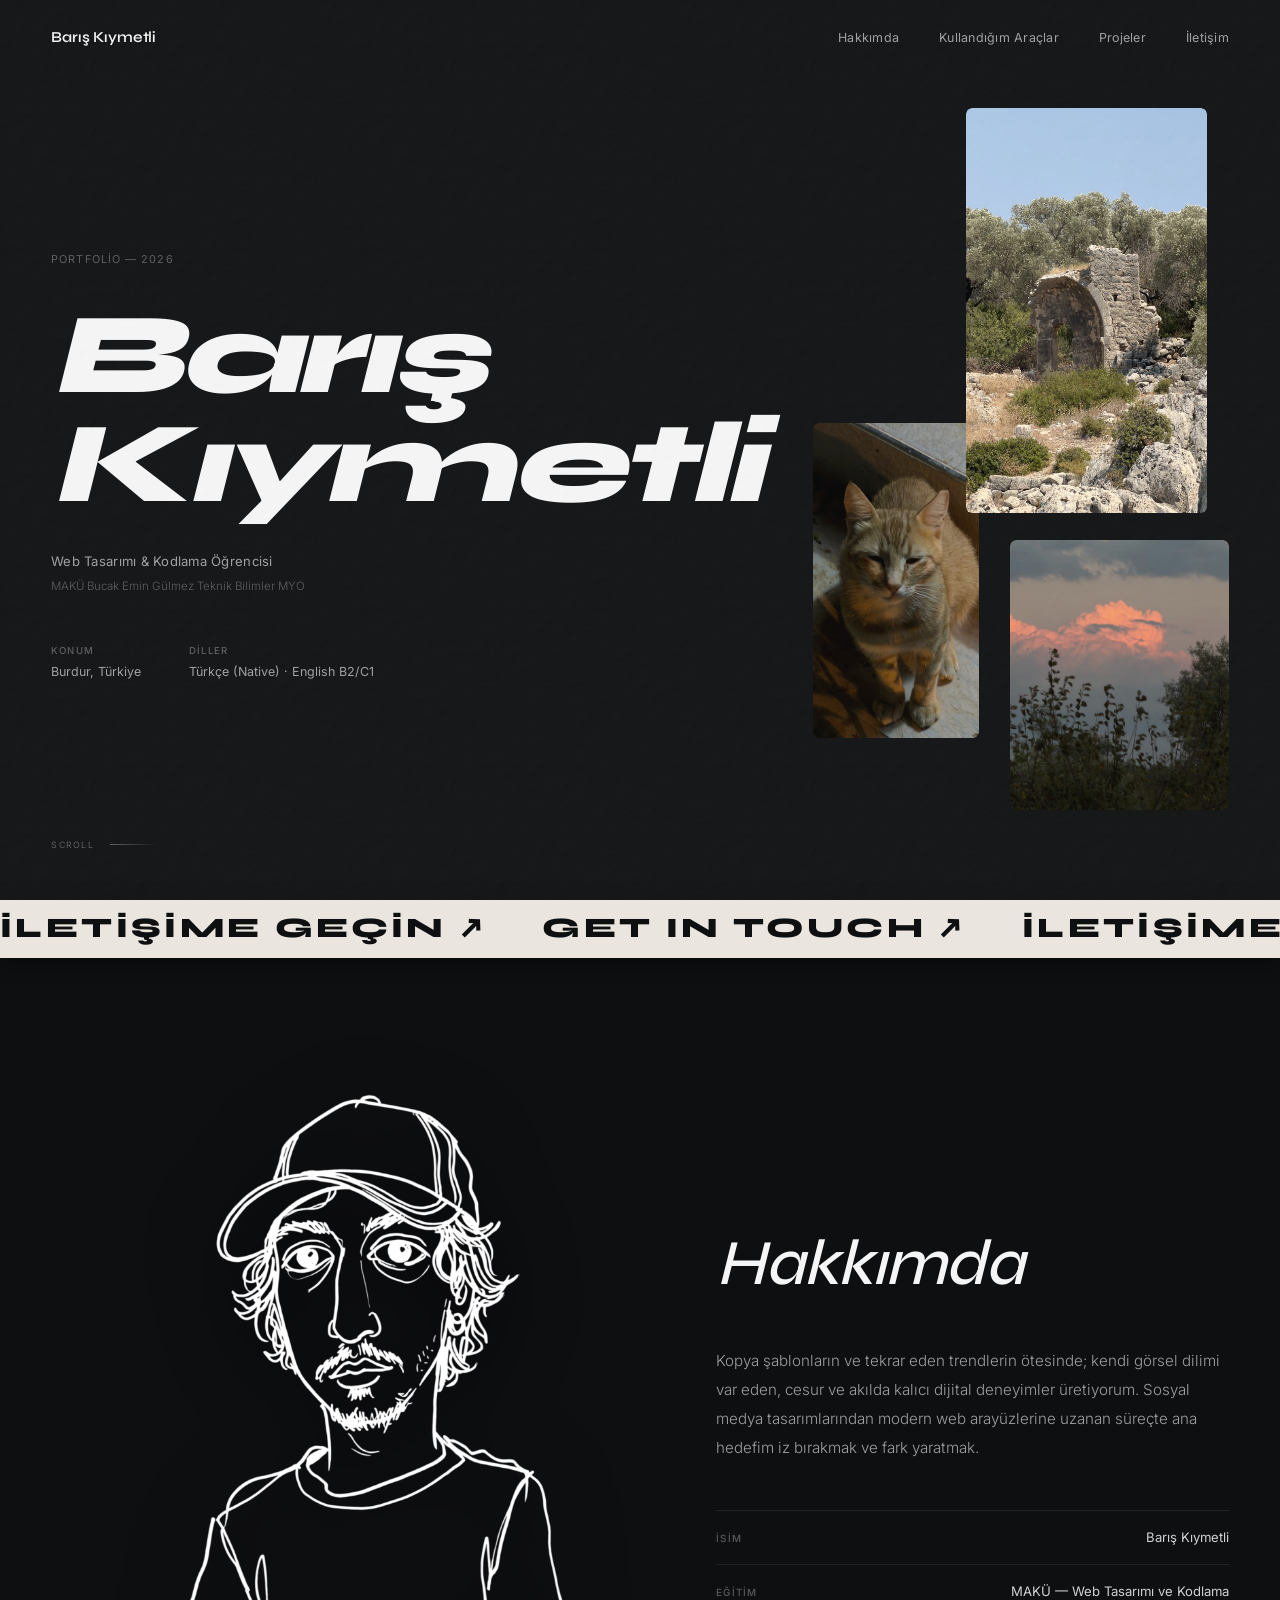
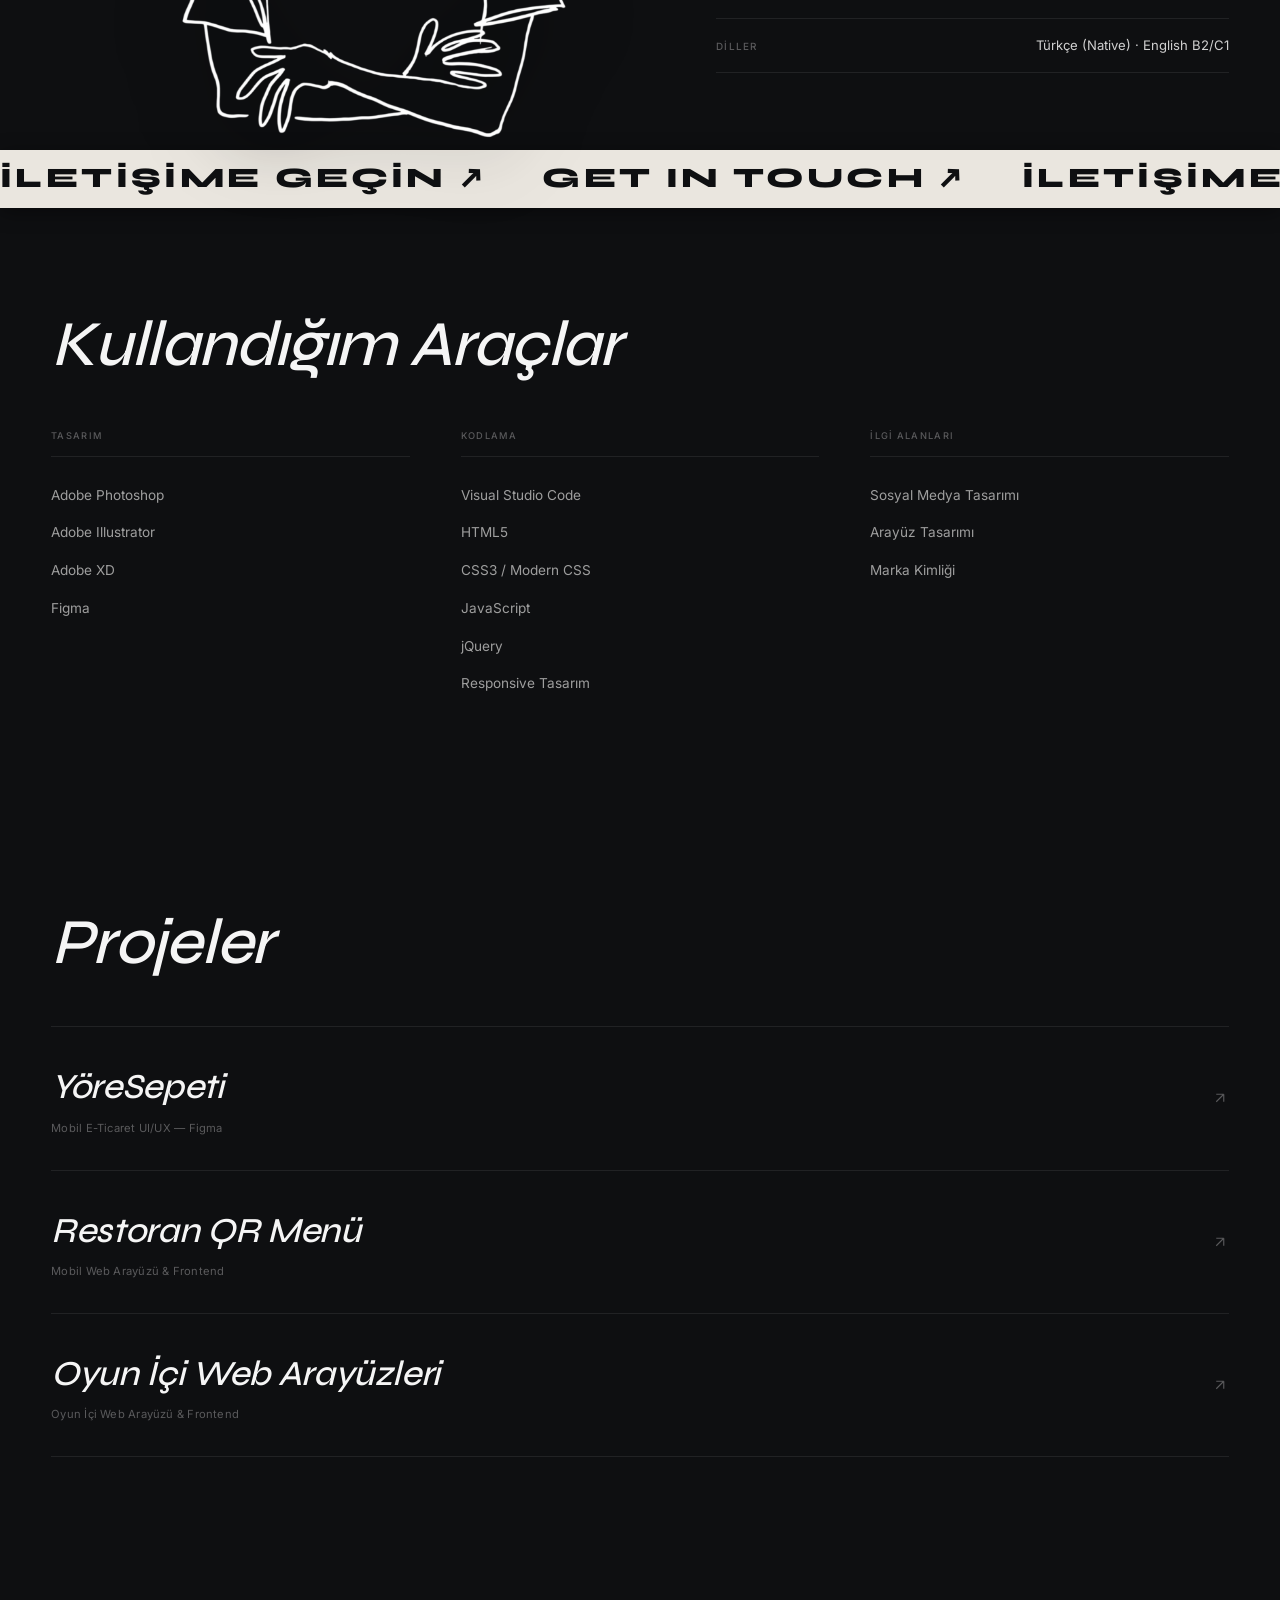
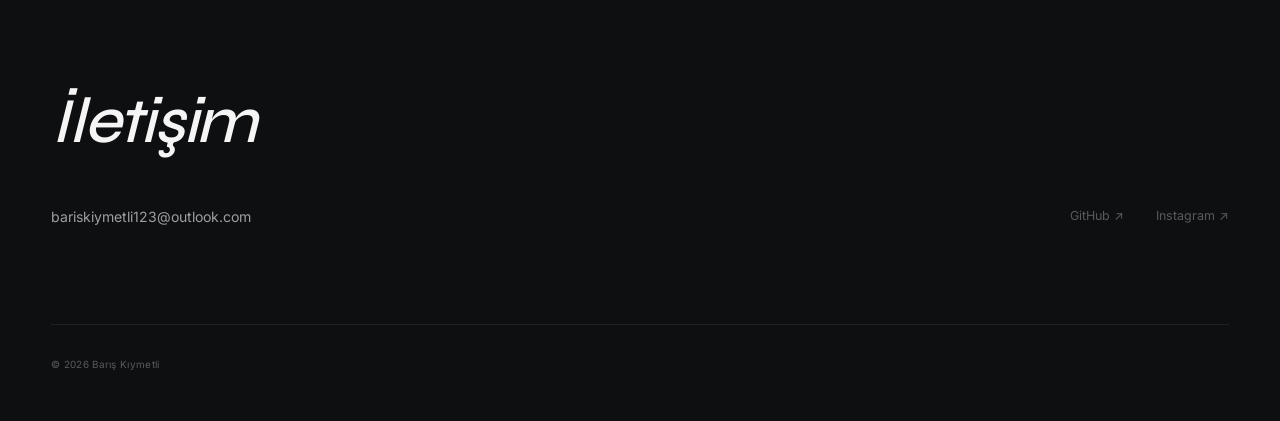
==== index.html @ 3e4d1988 "Add files via upload" ====
<!DOCTYPE html>
<html lang="tr">
<head>
    <meta charset="UTF-8">
    <meta name="viewport" content="width=device-width, initial-scale=1.0">
    <title>Barış Kıymetli — Portfolio</title>
    <link rel="preconnect" href="https://fonts.googleapis.com">
    <link rel="preconnect" href="https://fonts.gstatic.com" crossorigin>
    <link href="https://fonts.googleapis.com/css2?family=Syne:wght@400;500;600;700;800&family=Inter:wght@300;400;500;600&display=swap" rel="stylesheet">
    <link rel="stylesheet" href="css/style.css">
</head>
<body>

    <div class="stone-texture" aria-hidden="true"></div>

    <nav class="topbar" id="topbar">
        <div class="topbar__inner">
            <a href="#top" class="topbar__name">Barış Kıymetli</a>
            <button class="topbar__burger" id="burger" aria-label="Menü">
                <span></span><span></span>
            </button>
            <ul class="topbar__links" id="navLinks">
                <li><a href="#about">Hakkımda</a></li>
                <li><a href="#tools">Kullandığım Araçlar</a></li>
                <li><a href="#projects">Projeler</a></li>
                <li><a href="#contact">İletişim</a></li>
            </ul>
        </div>
    </nav>

    <header class="hero" id="top">
        <div class="hero__left">
            <p class="hero__label">Portfolio — 2026</p>
            <h1 class="hero__heading">Barış<br>Kıymetli</h1>
            <p class="hero__sub">Web Tasarımı & Kodlama Öğrencisi</p>
            <p class="hero__school">MAKÜ Bucak Emin Gülmez Teknik Bilimler MYO</p>
            <div class="hero__meta">
                <div class="hero__meta-item">
                    <span class="hero__meta-key">Konum</span>
                    <span class="hero__meta-val">Burdur, Türkiye</span>
                </div>
                <div class="hero__meta-item">
                    <span class="hero__meta-key">Diller</span>
                    <span class="hero__meta-val">Türkçe (Native) · English B2/C1</span>
                </div>
            </div>
        </div>
        <div class="hero__photos">
            <div class="hero__photo hero__photo--1">
                <img src="images/ruins.jpeg" alt="Antik kemer">
            </div>
            <div class="hero__photo hero__photo--2">
                <img src="images/cat.jpeg" alt="Kedi">
            </div>
            <div class="hero__photo hero__photo--3">
                <img src="images/sunset.jpeg" alt="Günbatımı">
            </div>
        </div>
        <div class="hero__scroll-cue" aria-hidden="true">
            <span>Scroll</span>
            <div class="hero__scroll-line"></div>
        </div>
    </header>

    <a href="https://instagram.com/brkymetli" class="ticker" target="_blank" rel="noopener" aria-label="Instagram üzerinden iletişime geçin">
        <div class="ticker__track">
            <span>İLETİŞİME GEÇİN ↗</span>
            <span>GET IN TOUCH ↗</span>
            <span>İLETİŞİME GEÇİN ↗</span>
            <span>GET IN TOUCH ↗</span>
            <span>İLETİŞİME GEÇİN ↗</span>
            <span>GET IN TOUCH ↗</span>
            <span>İLETİŞİME GEÇİN ↗</span>
            <span>GET IN TOUCH ↗</span>
            <span>İLETİŞİME GEÇİN ↗</span>
            <span>GET IN TOUCH ↗</span>
            <span>İLETİŞİME GEÇİN ↗</span>
            <span>GET IN TOUCH ↗</span>
        </div>
    </a>

    <section class="split" id="about">
        <div class="split__media">
            <div class="split__portrait">
                <img src="images/hakkimda.png" alt="Barış Kıymetli İllüstrasyon">
            </div>
        </div>
        <div class="split__text">
            <h2 class="section-title">Hakkımda</h2>
            <p class="manifesto">Kopya şablonların ve tekrar eden trendlerin ötesinde; kendi görsel dilimi var eden, cesur ve akılda kalıcı dijital deneyimler üretiyorum. Sosyal medya tasarımlarından modern web arayüzlerine uzanan süreçte ana hedefim iz bırakmak ve fark yaratmak.</p>
            <div class="detail-rows">
                <div class="detail-row">
                    <span class="detail-row__label">İsim</span>
                    <span class="detail-row__value">Barış Kıymetli</span>
                </div>
                <div class="detail-row">
                    <span class="detail-row__label">Eğitim</span>
                    <span class="detail-row__value">MAKÜ — Web Tasarımı ve Kodlama</span>
                </div>
                <div class="detail-row">
                    <span class="detail-row__label">Diller</span>
                    <span class="detail-row__value">Türkçe (Native) · English B2/C1</span>
                </div>
            </div>
        </div>
    </section>

    <a href="https://instagram.com/brkymetli" class="ticker" target="_blank" rel="noopener" aria-label="Instagram üzerinden iletişime geçin">
        <div class="ticker__track">
            <span>İLETİŞİME GEÇİN ↗</span>
            <span>GET IN TOUCH ↗</span>
            <span>İLETİŞİME GEÇİN ↗</span>
            <span>GET IN TOUCH ↗</span>
            <span>İLETİŞİME GEÇİN ↗</span>
            <span>GET IN TOUCH ↗</span>
            <span>İLETİŞİME GEÇİN ↗</span>
            <span>GET IN TOUCH ↗</span>
            <span>İLETİŞİME GEÇİN ↗</span>
            <span>GET IN TOUCH ↗</span>
            <span>İLETİŞİME GEÇİN ↗</span>
            <span>GET IN TOUCH ↗</span>
        </div>
    </a>

    <section class="editorial" id="tools">
        <div class="editorial__inner">
            <h2 class="section-title">Kullandığım Araçlar</h2>
            <div class="tools-grid">
                <div class="tools-group">
                    <span class="tools-group__label">Tasarım</span>
                    <ul class="tools-group__list">
                        <li>Adobe Photoshop</li>
                        <li>Adobe Illustrator</li>
                        <li>Adobe XD</li>
                        <li>Figma</li>
                    </ul>
                </div>
                <div class="tools-group">
                    <span class="tools-group__label">Kodlama</span>
                    <ul class="tools-group__list">
                        <li>Visual Studio Code</li>
                        <li>HTML5</li>
                        <li>CSS3 / Modern CSS</li>
                        <li>JavaScript</li>
                        <li>jQuery</li>
                        <li>Responsive Tasarım</li>
                    </ul>
                </div>
                <div class="tools-group">
                    <span class="tools-group__label">İlgi Alanları</span>
                    <ul class="tools-group__list">
                        <li>Sosyal Medya Tasarımı</li>
                        <li>Arayüz Tasarımı</li>
                        <li>Marka Kimliği</li>
                    </ul>
                </div>
            </div>
        </div>
    </section>

    <section class="editorial" id="projects">
        <div class="editorial__inner">
            <h2 class="section-title">Projeler</h2>
            <div class="project-list">

                <div class="project-row">
                    <div class="project-row__left">
                        <span class="project-row__name">YöreSepeti</span>
                        <span class="project-row__type">Mobil E-Ticaret UI/UX — Figma</span>
                    </div>
                    <div class="project-row__right">
                        <div class="project-row__qr" title="QR Kodu Tara">
                            <img src="https://api.qrserver.com/v1/create-qr-code/?size=150x150&data=https%3A%2F%2Fwww.figma.com%2Fdesign%2FYPOPdxatXZwH50N3vASzFX%2FY%25C3%25B6reSepeti%3Fnode-id%3D0-1%26t%3Dn7nXabrP7RGmPssf-1" alt="YöreSepeti QR Kod">
                        </div>
                        <div class="project-row__links-col">
                            <a href="https://www.figma.com/design/YPOPdxatXZwH50N3vASzFX/Y%C3%B6reSepeti?node-id=0-1&t=n7nXabrP7RGmPssf-1" class="project-row__link-item" target="_blank" rel="noopener">Figma Prototipi ↗</a>
                        </div>
                        <a href="https://www.figma.com/design/YPOPdxatXZwH50N3vASzFX/Y%C3%B6reSepeti?node-id=0-1&t=n7nXabrP7RGmPssf-1" class="project-row__arrow-wrap" target="_blank" rel="noopener" aria-label="Figma Prototipi">
                            <svg class="project-row__arrow" viewBox="0 0 24 24" fill="none" stroke="currentColor" stroke-width="1.5"><path d="M7 17L17 7M17 7H7M17 7v10"/></svg>
                        </a>
                    </div>
                </div>

                <div class="project-row">
                    <div class="project-row__left">
                        <span class="project-row__name">Restoran QR Menü</span>
                        <span class="project-row__type">Mobil Web Arayüzü & Frontend</span>
                    </div>
                    <div class="project-row__right">
                        <div class="project-row__qr" title="QR Kodu Tara">
                            <img src="https://api.qrserver.com/v1/create-qr-code/?size=150x150&data=https%3A%2F%2Fround-hall-0a0b.bariskiymetli123.workers.dev%2F%23top" alt="Restoran QR Menü Kod">
                        </div>
                        <div class="project-row__links-col">
                            <a href="https://round-hall-0a0b.bariskiymetli123.workers.dev/#top" class="project-row__link-item" target="_blank" rel="noopener">Canlı Demo ↗</a>
                        </div>
                        <a href="https://round-hall-0a0b.bariskiymetli123.workers.dev/#top" class="project-row__arrow-wrap" target="_blank" rel="noopener" aria-label="Canlı Demo">
                            <svg class="project-row__arrow" viewBox="0 0 24 24" fill="none" stroke="currentColor" stroke-width="1.5"><path d="M7 17L17 7M17 7H7M17 7v10"/></svg>
                        </a>
                    </div>
                </div>

                <div class="project-row">
                    <div class="project-row__left">
                        <span class="project-row__name">Oyun İçi Web Arayüzleri</span>
                        <span class="project-row__type">Oyun İçi Web Arayüzü & Frontend</span>
                    </div>
                    <div class="project-row__right">
                        <div class="project-row__qr" title="QR Kodu Tara">
                            <img src="https://api.qrserver.com/v1/create-qr-code/?size=150x150&data=https%3A%2F%2Fgithub.com%2FEmirhanRadicus%2FTerminal-Valor-Klavye-Delikanl-s-" alt="Terminal Valor GitHub QR Kod">
                        </div>
                        <div class="project-row__links-col">
                            <a href="https://github.com/EmirhanRadicus/Terminal-Valor-Klavye-Delikanl-s-" class="project-row__link-item" target="_blank" rel="noopener">GitHub Repo ↗</a>
                        </div>
                        <a href="https://github.com/EmirhanRadicus/Terminal-Valor-Klavye-Delikanl-s-" class="project-row__arrow-wrap" target="_blank" rel="noopener" aria-label="GitHub Repo">
                            <svg class="project-row__arrow" viewBox="0 0 24 24" fill="none" stroke="currentColor" stroke-width="1.5"><path d="M7 17L17 7M17 7H7M17 7v10"/></svg>
                        </a>
                    </div>
                </div>

            </div>
        </div>
    </section>

    <footer class="footer" id="contact">
        <div class="footer__inner">
            <h2 class="section-title">İletişim</h2>
            <div class="footer__grid">
                <a href="mailto:bariskiymetli123@outlook.com" class="footer__contact-link">bariskiymetli123@outlook.com</a>
                <div class="footer__socials">
                    <a href="https://github.com/bazzy2" target="_blank" rel="noopener">GitHub ↗</a>
                    <a href="https://instagram.com/brkymetli" target="_blank" rel="noopener">Instagram ↗</a>
                </div>
            </div>
            <div class="footer__bottom">
                <span>© 2026 Barış Kıymetli</span>
            </div>
        </div>
    </footer>

    <script src="js/main.js"></script>
</body>
</html>
---- css/style.css ----
*,
*::before,
*::after {
    margin: 0;
    padding: 0;
    box-sizing: border-box;
}

:root {
    --bg: #0E0F11;
    --bg-lift: #16171A;
    --white: #F5F5F5;
    --light: #D1D1D1;
    --muted: #9E9E9E;
    --dim: #5A5A5C;
    --rule: rgba(255, 255, 255, 0.08);
    --rule-hover: rgba(255, 255, 255, 0.2);
    --ff-heading: 'Syne', sans-serif;
    --ff-body: 'Inter', sans-serif;
}

html {
    scroll-behavior: smooth;
    font-size: 16px;
    scrollbar-width: thin;
    scrollbar-color: rgba(255,255,255,0.08) var(--bg);
}

body {
    font-family: var(--ff-body);
    background-color: var(--bg);
    color: var(--light);
    line-height: 1.6;
    overflow-x: hidden;
    -webkit-font-smoothing: antialiased;
}

::-webkit-scrollbar { width: 4px; }
::-webkit-scrollbar-track { background: var(--bg); }
::-webkit-scrollbar-thumb { background: rgba(255,255,255,0.1); }

::selection {
    background: rgba(255,255,255,0.12);
    color: var(--white);
}

.stone-texture {
    position: fixed;
    top: 0;
    left: 0;
    width: 100vw;
    height: 100vh;
    pointer-events: none;
    z-index: 9999;
    opacity: 0.045;
    background-image: 
        radial-gradient(circle at 50% 50%, rgba(255, 255, 255, 0.08) 0%, transparent 60%),
        url("data:image/svg+xml,%3Csvg viewBox='0 0 400 400' xmlns='http://www.w3.org/2000/svg'%3E%3Cfilter id='stoneFilter'%3E%3CfeTurbulence type='turbulence' baseFrequency='0.04' numOctaves='5' result='turb'/%3E%3CfeDiffuseLighting in='turb' lighting-color='%23fff' surfaceScale='1.5' result='light'%3E%3CfeDistantLight azimuth='60' elevation='50'/%3E%3C/feDiffuseLighting%3E%3C/filter%3E%3Crect width='100%25' height='100%25' filter='url(%23stoneFilter)'/%3E%3C/svg%3E");
    background-repeat: repeat;
    background-size: 360px 360px;
}

a {
    color: inherit;
    text-decoration: none;
}

ul { list-style: none; }

.section-title {
    font-family: var(--ff-heading);
    font-style: italic;
    font-weight: 500;
    font-size: clamp(2.4rem, 5vw, 4rem);
    color: var(--white);
    letter-spacing: -0.02em;
    line-height: 1.1;
    margin-bottom: 3rem;
}

.topbar {
    position: fixed;
    top: 0;
    left: 0;
    width: 100%;
    z-index: 100;
    padding: 1.5rem 0;
    transition: all 0.4s ease;
}

.topbar--scrolled {
    background: rgba(14, 15, 17, 0.94);
    backdrop-filter: blur(12px);
    -webkit-backdrop-filter: blur(12px);
    padding: 1rem 0;
    border-bottom: 1px solid var(--rule);
}

.topbar__inner {
    max-width: 1400px;
    margin: 0 auto;
    padding: 0 clamp(1.5rem, 4vw, 4rem);
    display: flex;
    align-items: center;
    justify-content: space-between;
}

.topbar__name {
    font-family: var(--ff-heading);
    font-weight: 600;
    font-size: 0.95rem;
    color: var(--white);
    letter-spacing: -0.01em;
    transition: opacity 0.3s ease;
}

.topbar__name:hover { opacity: 0.6; }

.topbar__burger {
    display: none;
    flex-direction: column;
    gap: 6px;
    background: none;
    border: none;
    cursor: pointer;
    padding: 4px;
    z-index: 101;
}

.topbar__burger span {
    display: block;
    width: 20px;
    height: 1px;
    background: var(--white);
    transition: all 0.3s ease;
    transform-origin: center;
}

.topbar__burger--open span:first-child {
    transform: translateY(3.5px) rotate(45deg);
}

.topbar__burger--open span:last-child {
    transform: translateY(-3.5px) rotate(-45deg);
}

.topbar__links {
    display: flex;
    gap: 2.5rem;
}

.topbar__links a {
    font-family: var(--ff-body);
    font-size: 0.78rem;
    font-weight: 400;
    color: var(--muted);
    letter-spacing: 0.02em;
    transition: color 0.3s ease;
}

.topbar__links a:hover { color: var(--white); }

.hero {
    min-height: 100vh;
    display: grid;
    grid-template-columns: 1fr 1fr;
    align-items: center;
    max-width: 1400px;
    margin: 0 auto;
    padding: 0 clamp(1.5rem, 4vw, 4rem);
    position: relative;
    gap: 2rem;
}

.hero__left {
    padding: 8rem 0 6rem;
    position: relative;
    z-index: 2;
}

.hero__label {
    font-family: var(--ff-body);
    font-size: 0.68rem;
    font-weight: 400;
    color: var(--dim);
    letter-spacing: 0.1em;
    text-transform: uppercase;
    margin-bottom: 2rem;
}

.hero__heading {
    font-family: var(--ff-heading);
    font-style: italic;
    font-weight: 800;
    font-size: clamp(4rem, 9vw, 7.5rem);
    color: var(--white);
    line-height: 0.95;
    letter-spacing: -0.04em;
    margin-bottom: 2rem;
}

.hero__sub {
    font-family: var(--ff-body);
    font-size: 0.82rem;
    font-weight: 400;
    color: var(--muted);
    letter-spacing: 0.02em;
    margin-bottom: 0.3rem;
}

.hero__school {
    font-family: var(--ff-body);
    font-size: 0.72rem;
    font-weight: 300;
    color: var(--dim);
    margin-bottom: 3rem;
}

.hero__meta {
    display: flex;
    gap: 3rem;
}

.hero__meta-item {
    display: flex;
    flex-direction: column;
    gap: 0.2rem;
}

.hero__meta-key {
    font-size: 0.6rem;
    font-weight: 500;
    color: var(--dim);
    letter-spacing: 0.12em;
    text-transform: uppercase;
}

.hero__meta-val {
    font-size: 0.78rem;
    color: var(--muted);
    font-weight: 400;
}

.hero__photos {
    position: relative;
    height: 100vh;
    min-height: 600px;
}

.hero__photo {
    position: absolute;
    overflow: hidden;
    border-radius: 6px;
    filter: grayscale(0.2) contrast(1.05);
    transition: filter 0.5s ease, transform 0.5s ease;
}

.hero__photo:hover {
    filter: grayscale(0) contrast(1.1);
    transform: scale(1.02);
    z-index: 5;
}

.hero__photo img {
    width: 100%;
    height: 100%;
    border-radius: 6px;
    object-fit: cover;
    display: block;
}

.hero__photo--1 {
    width: 55%;
    height: 45%;
    top: 12%;
    right: 5%;
    z-index: 3;
}

.hero__photo--2 {
    width: 38%;
    height: 35%;
    bottom: 18%;
    left: 5%;
    z-index: 2;
}

.hero__photo--3 {
    width: 50%;
    height: 30%;
    bottom: 10%;
    right: 0;
    z-index: 1;
}

.hero__scroll-cue {
    position: absolute;
    bottom: 3rem;
    left: clamp(1.5rem, 4vw, 4rem);
    display: flex;
    align-items: center;
    gap: 1rem;
    z-index: 10;
}

.hero__scroll-cue span {
    font-size: 0.55rem;
    letter-spacing: 0.15em;
    text-transform: uppercase;
    color: var(--dim);
}

.hero__scroll-line {
    width: 48px;
    height: 1px;
    background: linear-gradient(90deg, var(--dim), transparent);
    animation: scrollPulse 2s ease-in-out infinite;
}

@keyframes scrollPulse {
    0%, 100% { opacity: 0.3; transform: scaleX(0.7); transform-origin: left; }
    50% { opacity: 0.8; transform: scaleX(1); transform-origin: left; }
}

.ticker {
    display: block;
    width: 100%;
    overflow: hidden;
    white-space: nowrap;
    background: #EAE6DF;
    color: #0E0F11;
    padding: 0.85rem 0;
    user-select: none;
    cursor: pointer;
    text-decoration: none;
    box-shadow: 0 4px 20px rgba(0, 0, 0, 0.4);
    transition: background-color 0.35s ease, color 0.35s ease;
}

.ticker:hover {
    background: #0E0F11;
    color: #EAE6DF;
}

.ticker:hover .ticker__track {
    animation-play-state: paused;
}

.ticker__track {
    display: inline-flex;
    gap: 3.5rem;
    animation: tickerScroll 20s linear infinite;
    will-change: transform;
}

.ticker__track span {
    font-family: var(--ff-heading);
    font-weight: 800;
    font-size: clamp(1.3rem, 2.2vw, 2rem);
    letter-spacing: 0.12em;
    display: inline-block;
    line-height: 1;
}

@keyframes tickerScroll {
    0% { transform: translateX(0); }
    100% { transform: translateX(-50%); }
}

.split {
    max-width: 1400px;
    margin: 0 auto;
    padding: clamp(4rem, 8vw, 7rem) clamp(1.5rem, 4vw, 4rem) 0;
    display: grid;
    grid-template-columns: 1.1fr 0.9fr;
    gap: clamp(1rem, 3vw, 3rem);
    align-items: end;
}

.split__media {
    position: relative;
    width: 100%;
    display: flex;
    justify-content: center;
    align-items: flex-end;
}

.split__portrait {
    width: 100%;
    max-width: 520px;
    background: transparent;
    display: flex;
    align-items: flex-end;
    justify-content: center;
    position: relative;
}

.split__portrait img {
    width: 100%;
    height: auto;
    max-height: 750px;
    object-fit: contain;
    display: block;
    background: transparent;
    filter: invert(1) brightness(1.1) drop-shadow(0 15px 35px rgba(0, 0, 0, 0.8));
    transition: transform 0.5s ease;
    margin-bottom: -6px;
}

.split__portrait:hover img {
    transform: scale(1.02);
}

.split__text {
    max-width: 580px;
    justify-self: end;
    width: 100%;
    padding-bottom: clamp(3rem, 6vw, 6rem);
}

.manifesto {
    font-family: var(--ff-body);
    font-size: 0.95rem;
    line-height: 1.9;
    color: var(--muted);
    font-weight: 300;
    margin-bottom: 3rem;
    max-width: 540px;
}

.detail-rows {
    display: flex;
    flex-direction: column;
}

.detail-row {
    display: flex;
    justify-content: space-between;
    align-items: baseline;
    padding: 1rem 0;
    border-top: 1px solid var(--rule);
}

.detail-row:last-child {
    border-bottom: 1px solid var(--rule);
}

.detail-row__label {
    font-size: 0.62rem;
    font-weight: 500;
    letter-spacing: 0.12em;
    text-transform: uppercase;
    color: var(--dim);
    flex-shrink: 0;
}

.detail-row__value {
    font-size: 0.82rem;
    color: var(--light);
    font-weight: 400;
    text-align: right;
}

.editorial {
    padding: clamp(5rem, 8vw, 8rem) 0;
    max-width: 1400px;
    margin: 0 auto;
}

.editorial__inner {
    padding: 0 clamp(1.5rem, 4vw, 4rem);
}

.tools-grid {
    display: grid;
    grid-template-columns: repeat(3, 1fr);
    gap: clamp(2rem, 4vw, 4rem);
}

.tools-group__label {
    display: block;
    font-size: 0.58rem;
    font-weight: 500;
    letter-spacing: 0.14em;
    text-transform: uppercase;
    color: var(--dim);
    margin-bottom: 1.25rem;
    padding-bottom: 0.75rem;
    border-bottom: 1px solid var(--rule);
}

.tools-group__list li {
    font-size: 0.85rem;
    color: var(--muted);
    font-weight: 400;
    padding: 0.5rem 0;
    transition: color 0.25s ease;
    cursor: default;
}

.tools-group__list li:hover {
    color: var(--white);
}

.project-list {
    display: flex;
    flex-direction: column;
}

.project-row {
    display: flex;
    align-items: center;
    justify-content: space-between;
    padding: clamp(1.5rem, 2.5vw, 2.5rem) 0;
    border-top: 1px solid var(--rule);
    transition: all 0.35s ease;
}

.project-row:last-child {
    border-bottom: 1px solid var(--rule);
}

.project-row:hover {
    padding-left: 1rem;
    border-color: var(--rule-hover);
}

.project-row__left {
    display: flex;
    flex-direction: column;
    gap: 0.25rem;
}

.project-row__name {
    font-family: var(--ff-heading);
    font-style: italic;
    font-weight: 500;
    font-size: clamp(1.4rem, 3vw, 2.2rem);
    color: var(--white);
    letter-spacing: -0.01em;
    transition: opacity 0.3s ease;
}

.project-row:hover .project-row__name {
    opacity: 0.7;
}

.project-row__type {
    font-size: 0.7rem;
    color: var(--dim);
    font-weight: 400;
    letter-spacing: 0.02em;
}

.project-row__right {
    display: flex;
    align-items: center;
    gap: 2rem;
}

.project-row__qr {
    width: 60px;
    height: 60px;
    background: #FFFFFF;
    padding: 3px;
    display: flex;
    align-items: center;
    justify-content: center;
    opacity: 0;
    transform: scale(0.85);
    transition: all 0.35s ease;
    box-shadow: 0 4px 14px rgba(0,0,0,0.4);
}

.project-row__qr img {
    width: 100%;
    height: 100%;
    object-fit: contain;
    display: block;
}

.project-row:hover .project-row__qr {
    opacity: 1;
    transform: scale(1);
}

.project-row__qr span {
    font-size: 0.5rem;
    letter-spacing: 0.15em;
    text-transform: uppercase;
    color: var(--dim);
}

.project-row__links-col {
    display: flex;
    flex-direction: column;
    align-items: flex-end;
    gap: 0.25rem;
    opacity: 0;
    transform: translateX(-6px);
    transition: all 0.35s ease;
}

.project-row:hover .project-row__links-col {
    opacity: 1;
    transform: translateX(0);
}

.project-row__link-item {
    font-size: 0.65rem;
    color: var(--muted);
    letter-spacing: 0.03em;
    white-space: nowrap;
    transition: color 0.2s ease;
}

.project-row__link-item:hover {
    color: var(--white);
}

.project-row__arrow-wrap {
    display: flex;
    align-items: center;
    justify-content: center;
}

.project-row__arrow {
    width: 18px;
    height: 18px;
    color: var(--dim);
    transition: all 0.35s ease;
    flex-shrink: 0;
}

.project-row:hover .project-row__arrow {
    color: var(--white);
    transform: translate(2px, -2px);
}

.footer {
    padding: clamp(6rem, 10vw, 10rem) 0 3rem;
    max-width: 1400px;
    margin: 0 auto;
}

.footer__inner {
    padding: 0 clamp(1.5rem, 4vw, 4rem);
}

.footer__grid {
    display: flex;
    justify-content: space-between;
    align-items: flex-start;
    flex-wrap: wrap;
    gap: 2rem;
    margin-bottom: 6rem;
}

.footer__contact-link {
    font-family: var(--ff-body);
    font-size: 0.88rem;
    color: var(--muted);
    transition: color 0.3s ease;
}

.footer__contact-link:hover { color: var(--white); }

.footer__socials {
    display: flex;
    gap: 2rem;
}

.footer__socials a {
    font-size: 0.78rem;
    color: var(--dim);
    transition: color 0.3s ease;
}

.footer__socials a:hover { color: var(--white); }

.footer__bottom {
    display: flex;
    justify-content: space-between;
    align-items: center;
    padding-top: 2rem;
    border-top: 1px solid var(--rule);
    flex-wrap: wrap;
    gap: 1rem;
}

.footer__bottom span {
    font-size: 0.62rem;
    color: var(--dim);
    letter-spacing: 0.03em;
}

.reveal {
    opacity: 0;
    transform: translateY(20px);
    transition: opacity 0.7s ease, transform 0.7s ease;
}

.reveal--visible {
    opacity: 1;
    transform: translateY(0);
}

.reveal--d1 { transition-delay: 0.1s; }
.reveal--d2 { transition-delay: 0.2s; }
.reveal--d3 { transition-delay: 0.3s; }

@media (max-width: 900px) {
    .topbar__burger { display: flex; }

    .topbar__links {
        position: fixed;
        inset: 0;
        flex-direction: column;
        justify-content: center;
        align-items: center;
        gap: 2rem;
        background: rgba(14, 15, 17, 0.98);
        backdrop-filter: blur(16px);
        -webkit-backdrop-filter: blur(16px);
        opacity: 0;
        pointer-events: none;
        transition: opacity 0.4s ease;
        z-index: 100;
    }

    .topbar__links--open {
        opacity: 1;
        pointer-events: all;
    }

    .topbar__links a {
        font-size: 1.2rem;
        color: var(--light);
    }

    .hero {
        grid-template-columns: 1fr;
        min-height: auto;
    }

    .hero__left {
        padding: 8rem 0 3rem;
    }

    .hero__photos {
        position: relative;
        height: 60vw;
        min-height: 350px;
        margin-bottom: 4rem;
    }

    .hero__photo--1 {
        width: 55%;
        height: 50%;
        top: 0;
        right: 0;
    }

    .hero__photo--2 {
        width: 40%;
        height: 40%;
        bottom: 5%;
        left: 0;
    }

    .hero__photo--3 {
        width: 48%;
        height: 32%;
        bottom: 0;
        right: 5%;
    }

    .hero__scroll-cue {
        display: none;
    }

    .split {
        grid-template-columns: 1fr;
        gap: 3rem;
    }

    .split__text {
        justify-self: start;
    }

    .tools-grid {
        grid-template-columns: 1fr;
        gap: 2.5rem;
    }

    .project-row__qr { display: none; }

    .project-row__links-col {
        opacity: 1;
        transform: translateX(0);
    }

    .footer__grid { flex-direction: column; }
    .footer__bottom { flex-direction: column; align-items: flex-start; }

    .hero__meta {
        flex-direction: column;
        gap: 1.5rem;
    }
}

@media (max-width: 480px) {
    html { font-size: 14px; }

    .hero__heading { font-size: 3.2rem; }
    .section-title { font-size: 2rem; }
    .project-row__name { font-size: 1.15rem; }

    .hero__photos {
        height: 55vw;
        min-height: 280px;
    }

    .hero__photo--1 { width: 58%; height: 55%; }
    .hero__photo--2 { width: 42%; height: 38%; }
    .hero__photo--3 { width: 50%; height: 30%; }

    .footer__socials { flex-direction: column; gap: 1rem; }
}
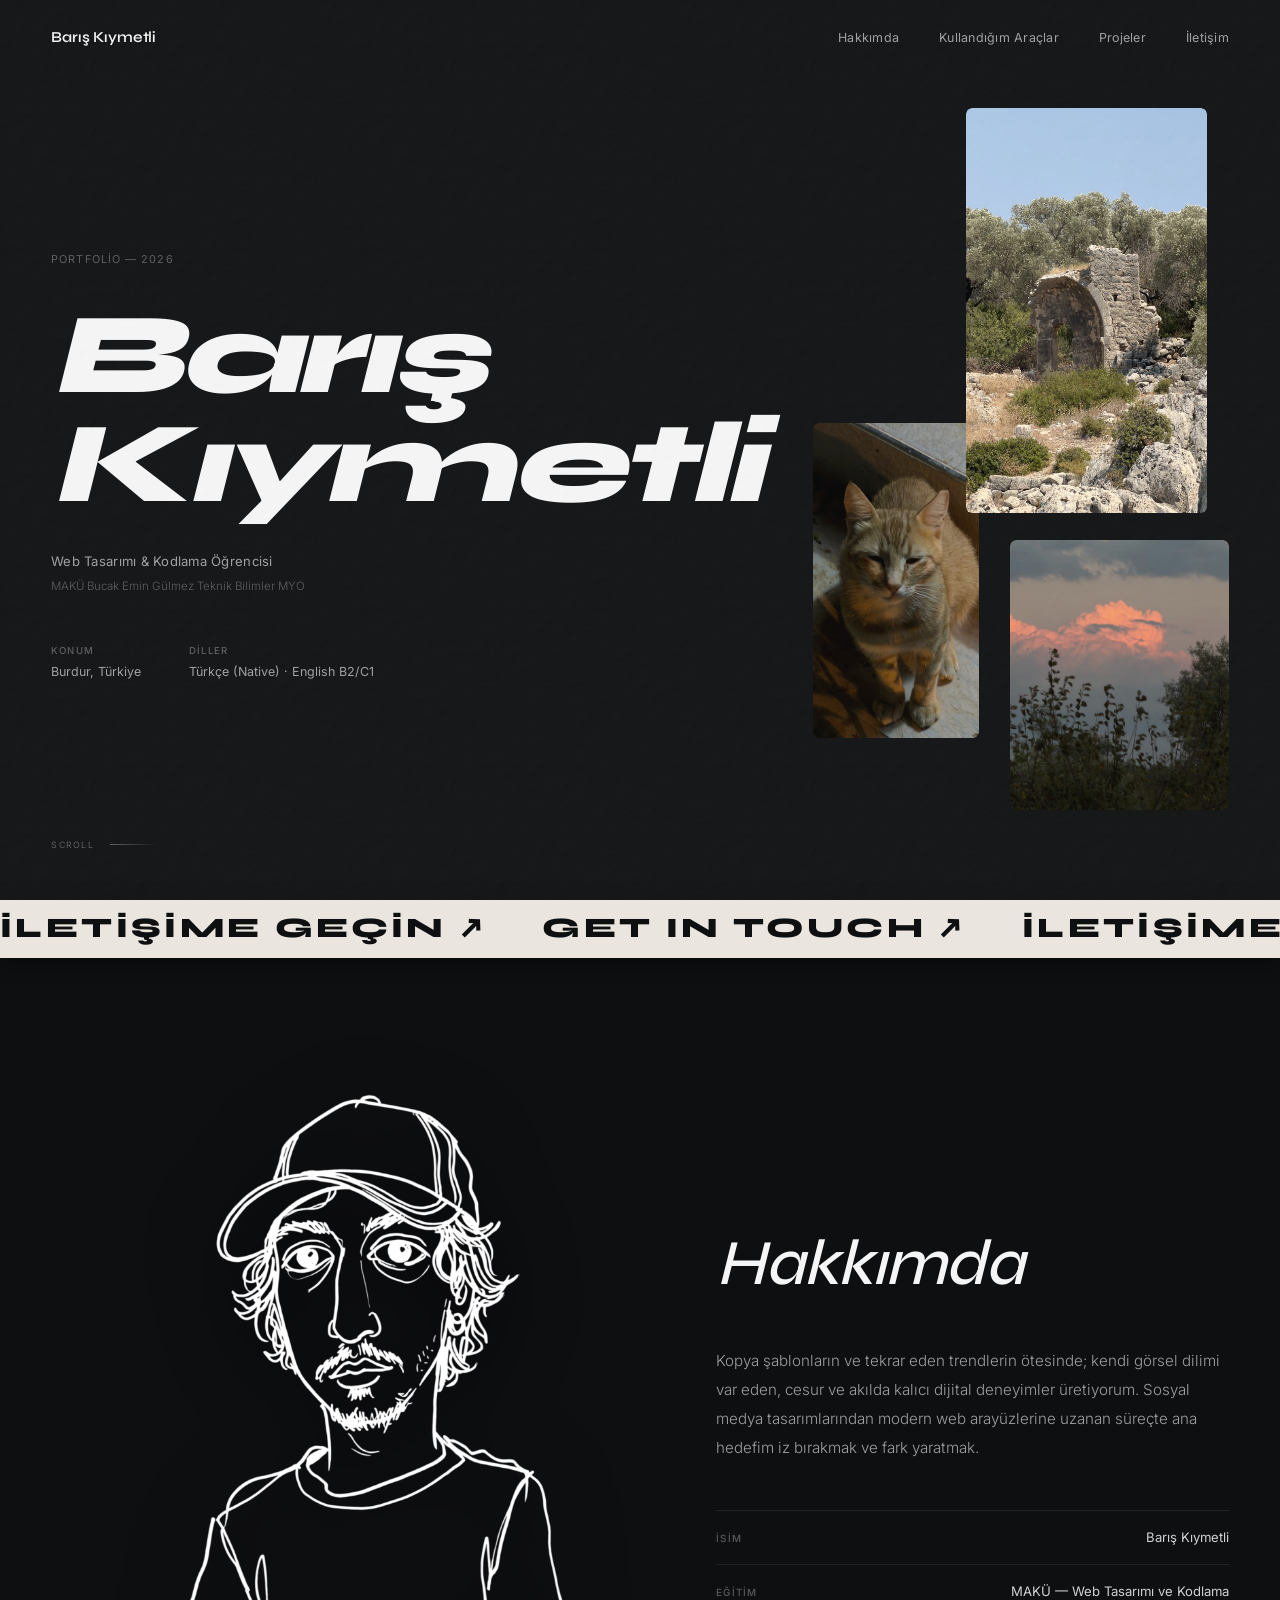
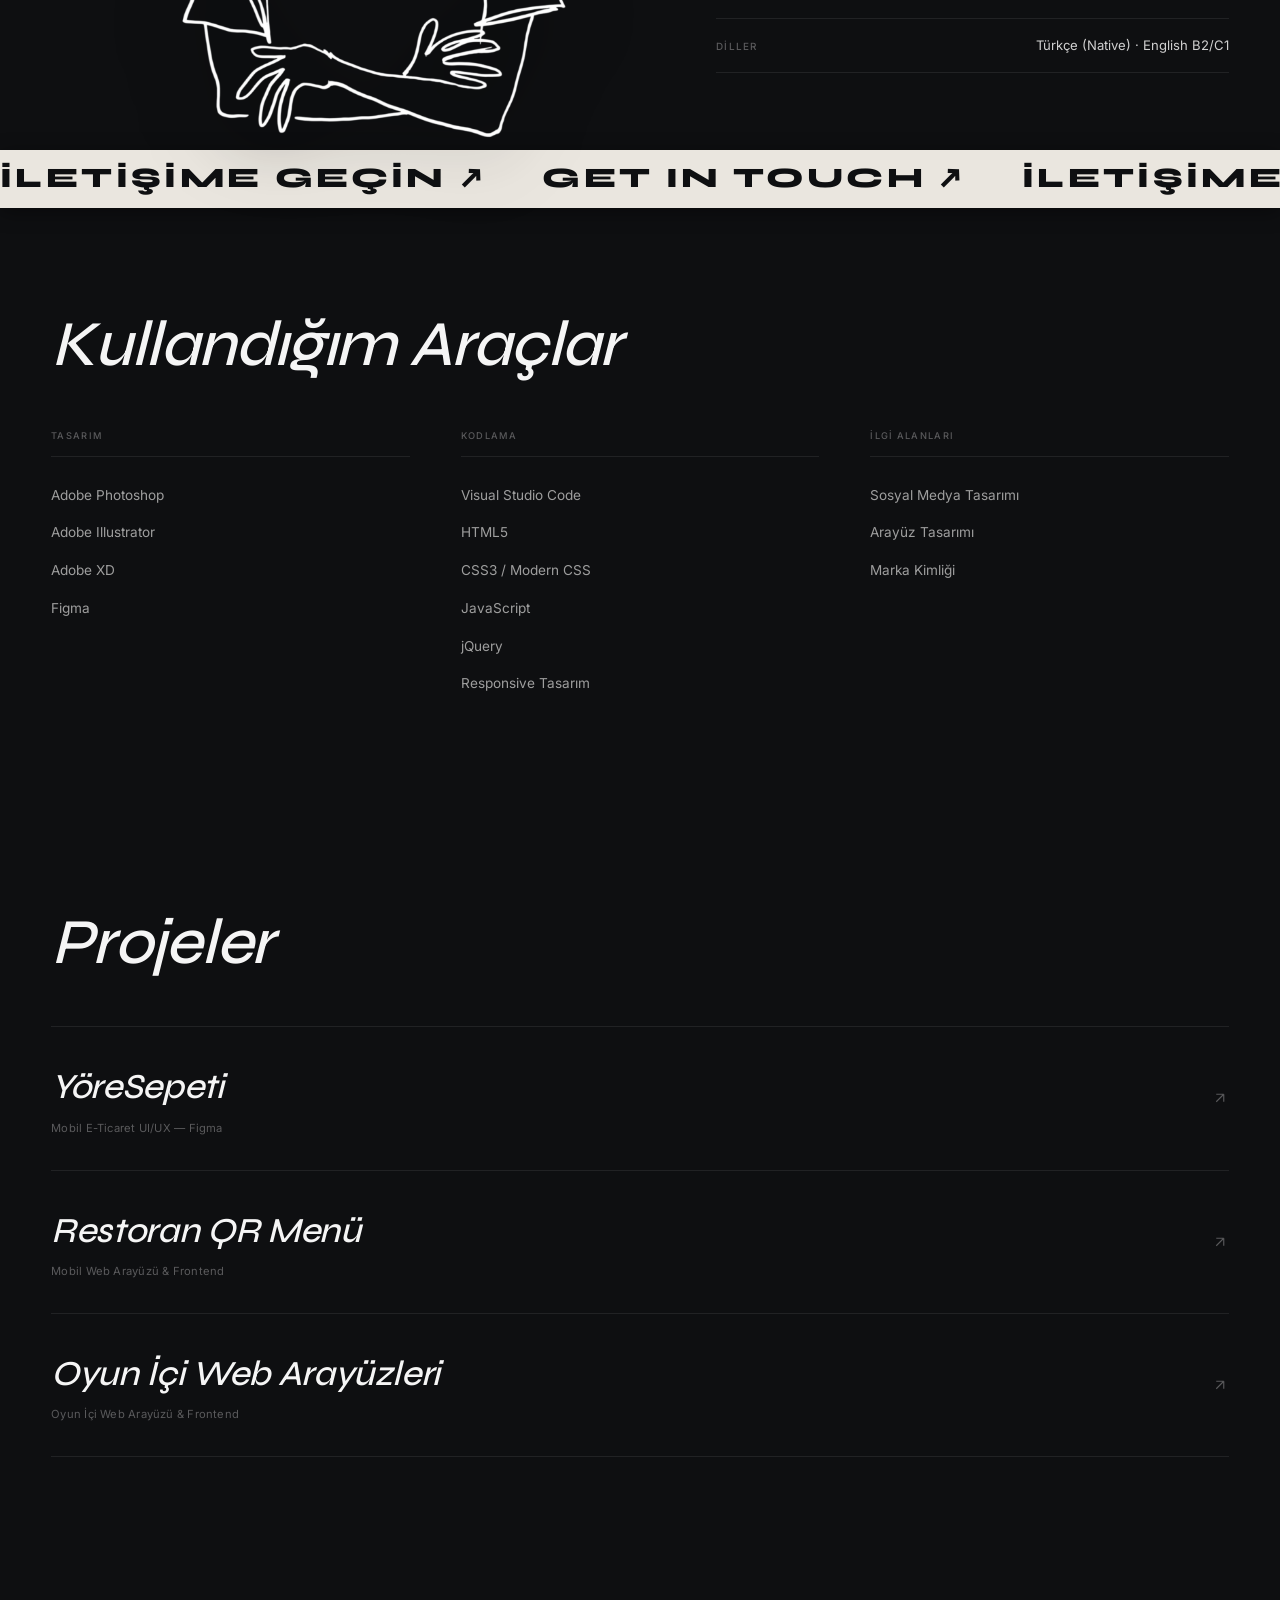
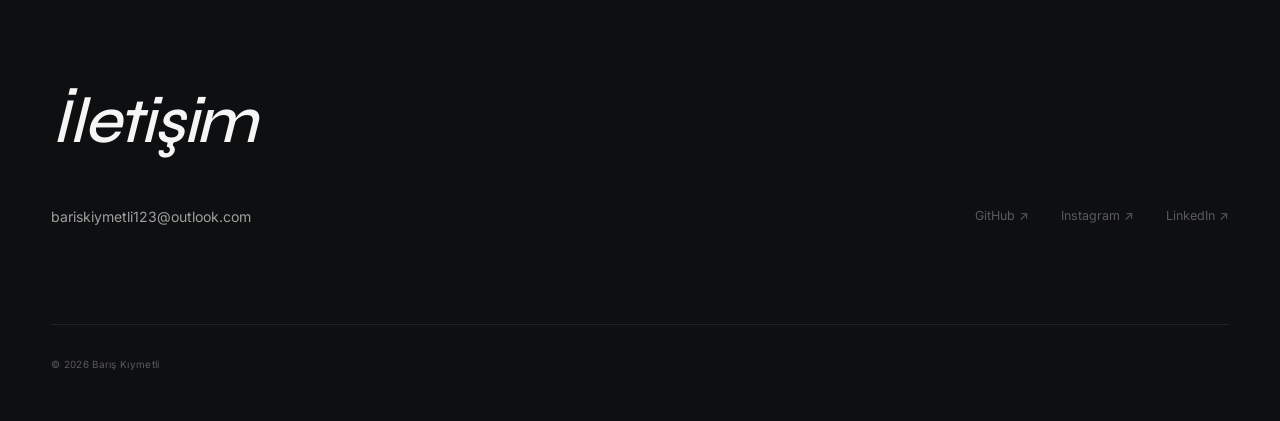
==== commit a900e3a8: "Add files via upload" ====
--- a/index.html
+++ b/index.html
@@ -229,6 +229,7 @@
                 <div class="footer__socials">
                     <a href="https://github.com/bazzy2" target="_blank" rel="noopener">GitHub ↗</a>
                     <a href="https://instagram.com/brkymetli" target="_blank" rel="noopener">Instagram ↗</a>
+                    <a href="https://www.linkedin.com/in/bar%C4%B1%C5%9F-k%C4%B1ymetli-0aa7b9360/" target="_blank" rel="noopener">LinkedIn ↗</a>
                 </div>
             </div>
             <div class="footer__bottom">
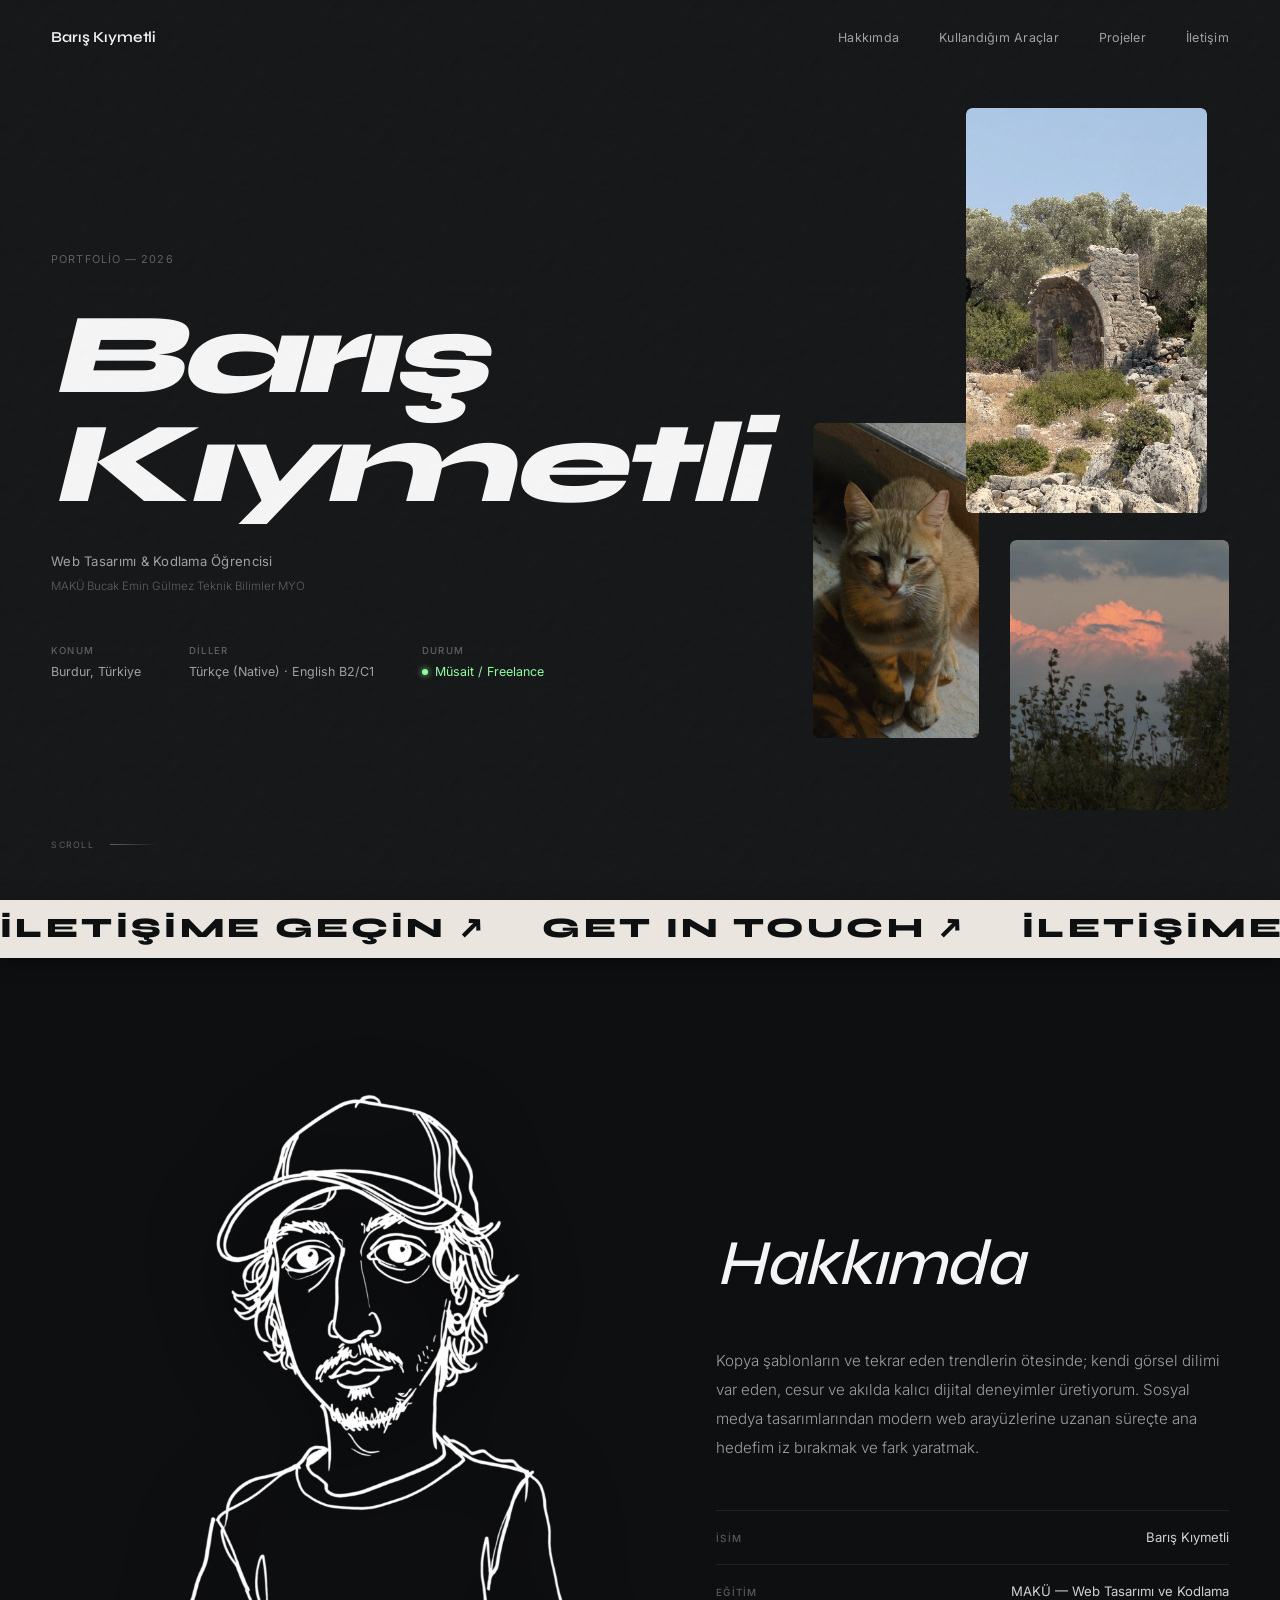
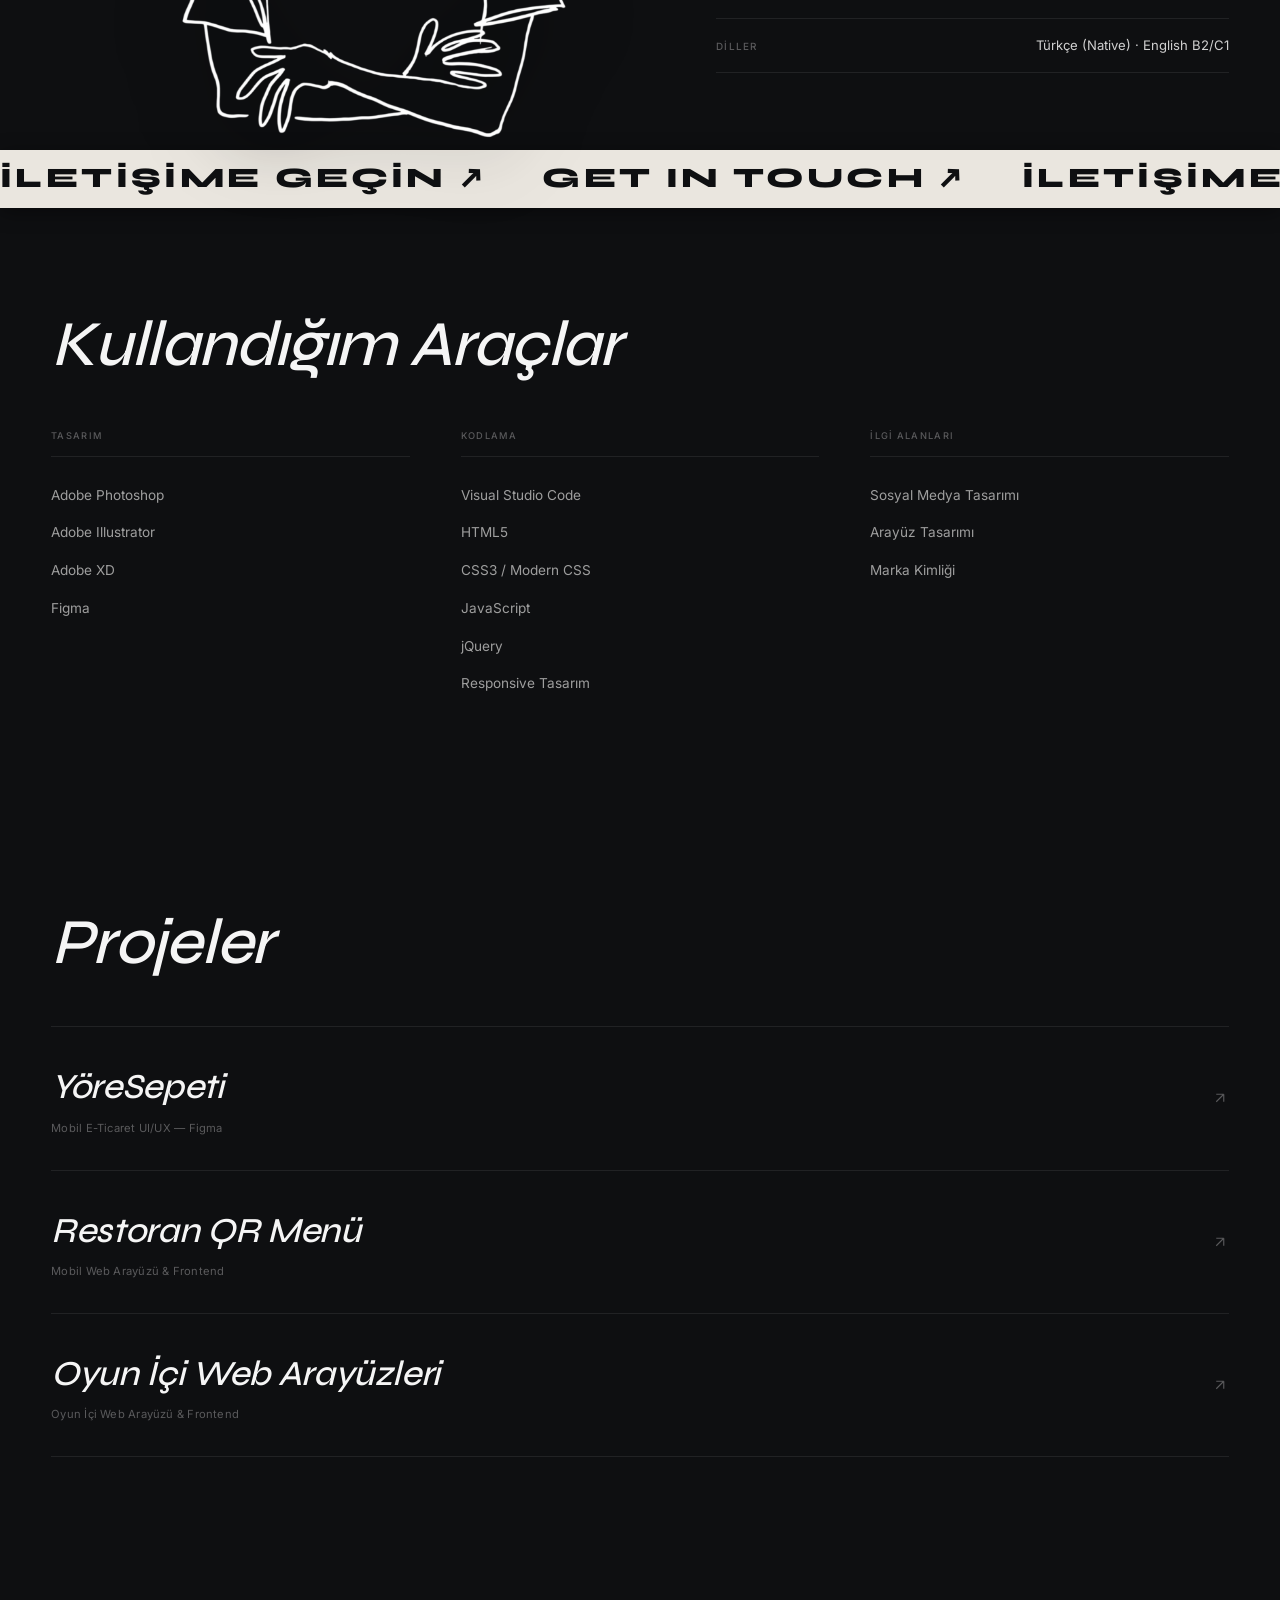
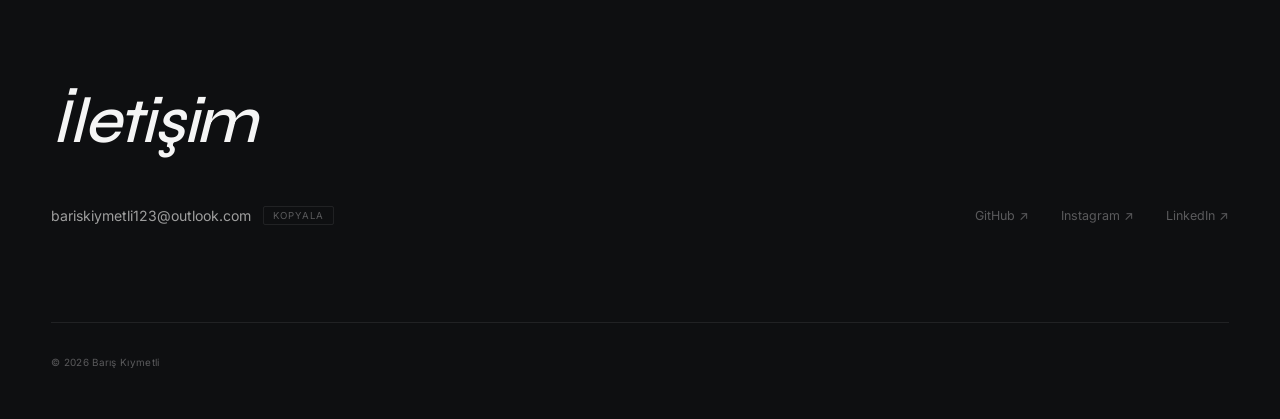
==== commit d0519409: "Add files via upload" ====
--- a/index.html
+++ b/index.html
@@ -11,6 +11,10 @@
 </head>
 <body>
 
+    <div class="custom-cursor" id="cursorDot" aria-hidden="true"></div>
+    <div class="custom-cursor-ring" id="cursorRing" aria-hidden="true"></div>
+    <div class="project-preview-follow" id="projectPreview" aria-hidden="true"></div>
+
     <div class="stone-texture" aria-hidden="true"></div>
 
     <nav class="topbar" id="topbar">
@@ -43,6 +47,13 @@
                     <span class="hero__meta-key">Diller</span>
                     <span class="hero__meta-val">Türkçe (Native) · English B2/C1</span>
                 </div>
+                <div class="hero__meta-item">
+                    <span class="hero__meta-key">Durum</span>
+                    <span class="hero__meta-val hero__meta-val--live">
+                        <span class="status-pulse"></span>
+                        Müsait / Freelance
+                    </span>
+                </div>
             </div>
         </div>
         <div class="hero__photos">
@@ -163,7 +174,7 @@
             <h2 class="section-title">Projeler</h2>
             <div class="project-list">
 
-                <div class="project-row">
+                <div class="project-row" data-preview="YÖRESEPETİ · MOBİL UI/UX" data-preview-sub="Figma E-Ticaret Arayüzü">
                     <div class="project-row__left">
                         <span class="project-row__name">YöreSepeti</span>
                         <span class="project-row__type">Mobil E-Ticaret UI/UX — Figma</span>
@@ -181,7 +192,7 @@
                     </div>
                 </div>
 
-                <div class="project-row">
+                <div class="project-row" data-preview="RESTORAN QR MENÜ" data-preview-sub="Responsive Mobil Web Frontend">
                     <div class="project-row__left">
                         <span class="project-row__name">Restoran QR Menü</span>
                         <span class="project-row__type">Mobil Web Arayüzü & Frontend</span>
@@ -199,7 +210,7 @@
                     </div>
                 </div>
 
-                <div class="project-row">
+                <div class="project-row" data-preview="OYUN İÇİ WEB ARAYÜZLERİ" data-preview-sub="Terminal Valor UI Geliştirme">
                     <div class="project-row__left">
                         <span class="project-row__name">Oyun İçi Web Arayüzleri</span>
                         <span class="project-row__type">Oyun İçi Web Arayüzü & Frontend</span>
@@ -225,7 +236,12 @@
         <div class="footer__inner">
             <h2 class="section-title">İletişim</h2>
             <div class="footer__grid">
-                <a href="mailto:bariskiymetli123@outlook.com" class="footer__contact-link">bariskiymetli123@outlook.com</a>
+                <div class="footer__email-wrapper">
+                    <button class="footer__contact-link" id="copyEmailBtn" aria-label="E-posta adresini kopyala">
+                        <span id="emailText">bariskiymetli123@outlook.com</span>
+                        <span class="copy-badge" id="copyBadge">Kopyala</span>
+                    </button>
+                </div>
                 <div class="footer__socials">
                     <a href="https://github.com/bazzy2" target="_blank" rel="noopener">GitHub ↗</a>
                     <a href="https://instagram.com/brkymetli" target="_blank" rel="noopener">Instagram ↗</a>
--- a/css/style.css
+++ b/css/style.css
@@ -4,6 +4,49 @@
     margin: 0;
     padding: 0;
     box-sizing: border-box;
+}
+
+@media (pointer: fine) {
+    * {
+        cursor: none !important;
+    }
+}
+
+.custom-cursor {
+    position: fixed;
+    top: 0;
+    left: 0;
+    width: 6px;
+    height: 6px;
+    background: #FFFFFF;
+    border-radius: 50%;
+    pointer-events: none;
+    z-index: 10001;
+    transform: translate(-50%, -50%);
+    transition: opacity 0.2s ease, transform 0.1s ease;
+    opacity: 0;
+}
+
+.custom-cursor-ring {
+    position: fixed;
+    top: 0;
+    left: 0;
+    width: 32px;
+    height: 32px;
+    border: 1px solid rgba(255, 255, 255, 0.4);
+    border-radius: 50%;
+    pointer-events: none;
+    z-index: 10000;
+    transform: translate(-50%, -50%);
+    transition: width 0.25s ease, height 0.25s ease, border-color 0.25s ease, background-color 0.25s ease, opacity 0.2s ease;
+    opacity: 0;
+}
+
+.custom-cursor-ring--hover {
+    width: 54px;
+    height: 54px;
+    border-color: rgba(255, 255, 255, 0.85);
+    background-color: rgba(255, 255, 255, 0.06);
 }
 
 :root {
@@ -116,6 +159,22 @@
 
 .topbar__name:hover { opacity: 0.6; }
 
+.hero__meta-val--live {
+    display: inline-flex;
+    align-items: center;
+    gap: 0.45rem;
+    color: #8CFF9E !important;
+}
+
+.status-pulse {
+    width: 6px;
+    height: 6px;
+    background: #8CFF9E;
+    border-radius: 50%;
+    box-shadow: 0 0 6px #8CFF9E;
+    display: inline-block;
+}
+
 .topbar__burger {
     display: none;
     flex-direction: column;
@@ -656,14 +715,89 @@
     margin-bottom: 6rem;
 }
 
+.project-preview-follow {
+    position: fixed;
+    top: 0;
+    left: 0;
+    pointer-events: none;
+    z-index: 9998;
+    background: rgba(14, 15, 17, 0.95);
+    border: 1px solid rgba(255, 255, 255, 0.2);
+    padding: 0.75rem 1.25rem;
+    display: flex;
+    flex-direction: column;
+    gap: 0.25rem;
+    backdrop-filter: blur(12px);
+    -webkit-backdrop-filter: blur(12px);
+    opacity: 0;
+    transform: translate(-50%, -130%) scale(0.92);
+    transition: opacity 0.25s ease, transform 0.25s ease;
+    box-shadow: 0 10px 30px rgba(0, 0, 0, 0.6);
+}
+
+.project-preview-follow--visible {
+    opacity: 1;
+    transform: translate(-50%, -130%) scale(1);
+}
+
+.project-preview-title {
+    font-family: var(--ff-heading);
+    font-size: 0.82rem;
+    font-weight: 700;
+    letter-spacing: 0.08em;
+    color: var(--white);
+    text-transform: uppercase;
+}
+
+.project-preview-sub {
+    font-family: var(--ff-body);
+    font-size: 0.65rem;
+    color: var(--muted);
+}
+
+.footer__email-wrapper {
+    display: flex;
+    align-items: center;
+}
+
 .footer__contact-link {
+    background: none;
+    border: none;
+    padding: 0;
+    display: inline-flex;
+    align-items: center;
+    gap: 0.75rem;
     font-family: var(--ff-body);
     font-size: 0.88rem;
     color: var(--muted);
     transition: color 0.3s ease;
+    text-align: left;
 }
 
 .footer__contact-link:hover { color: var(--white); }
+
+.copy-badge {
+    font-size: 0.6rem;
+    font-family: var(--ff-body);
+    letter-spacing: 0.1em;
+    text-transform: uppercase;
+    color: var(--dim);
+    padding: 0.2rem 0.55rem;
+    border: 1px solid var(--rule);
+    border-radius: 2px;
+    transition: all 0.25s ease;
+}
+
+.footer__contact-link:hover .copy-badge {
+    color: var(--white);
+    border-color: rgba(255, 255, 255, 0.3);
+}
+
+.copy-badge--copied {
+    color: #8CFF9E !important;
+    border-color: #8CFF9E !important;
+    background: rgba(140, 255, 158, 0.1);
+}
 
 .footer__socials {
     display: flex;
@@ -803,6 +937,8 @@
     .footer__grid { flex-direction: column; }
     .footer__bottom { flex-direction: column; align-items: flex-start; }
 
+    .custom-cursor, .custom-cursor-ring, .project-preview-follow { display: none !important; }
+
     .hero__meta {
         flex-direction: column;
         gap: 1.5rem;
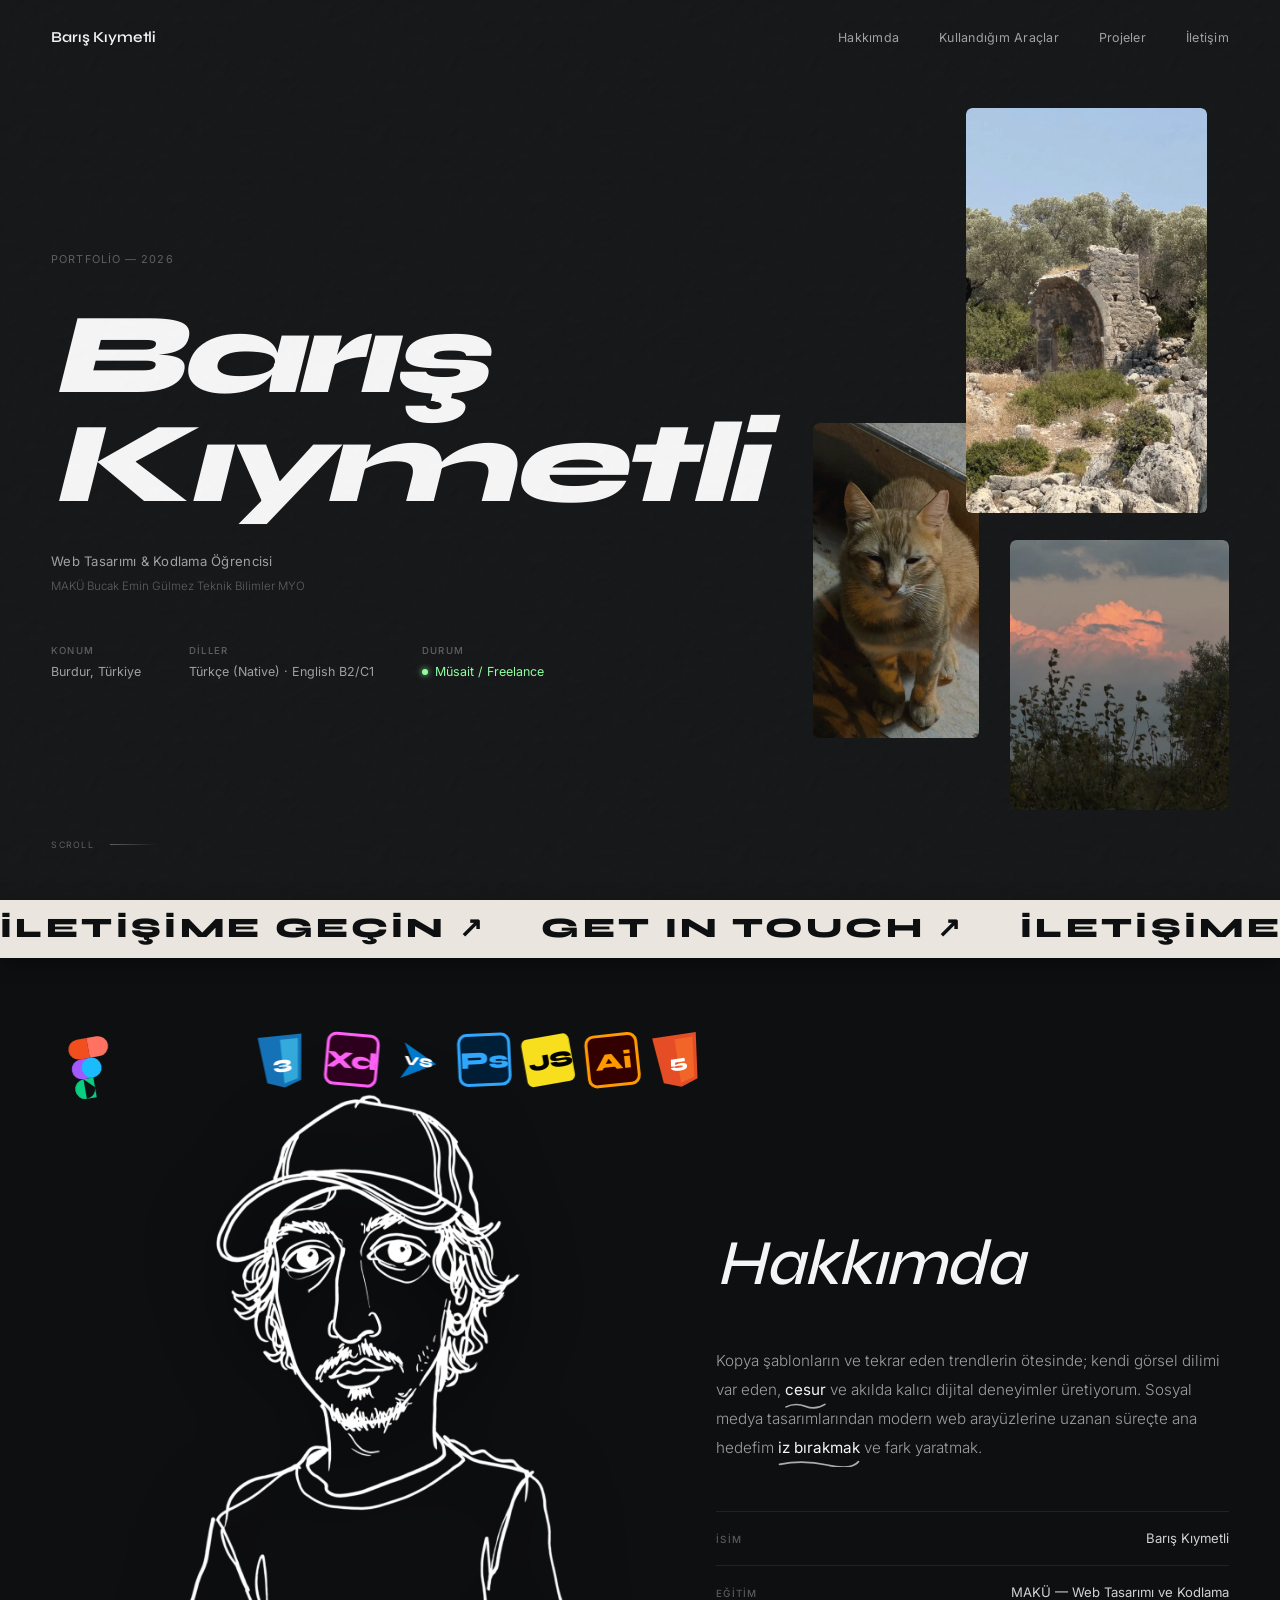
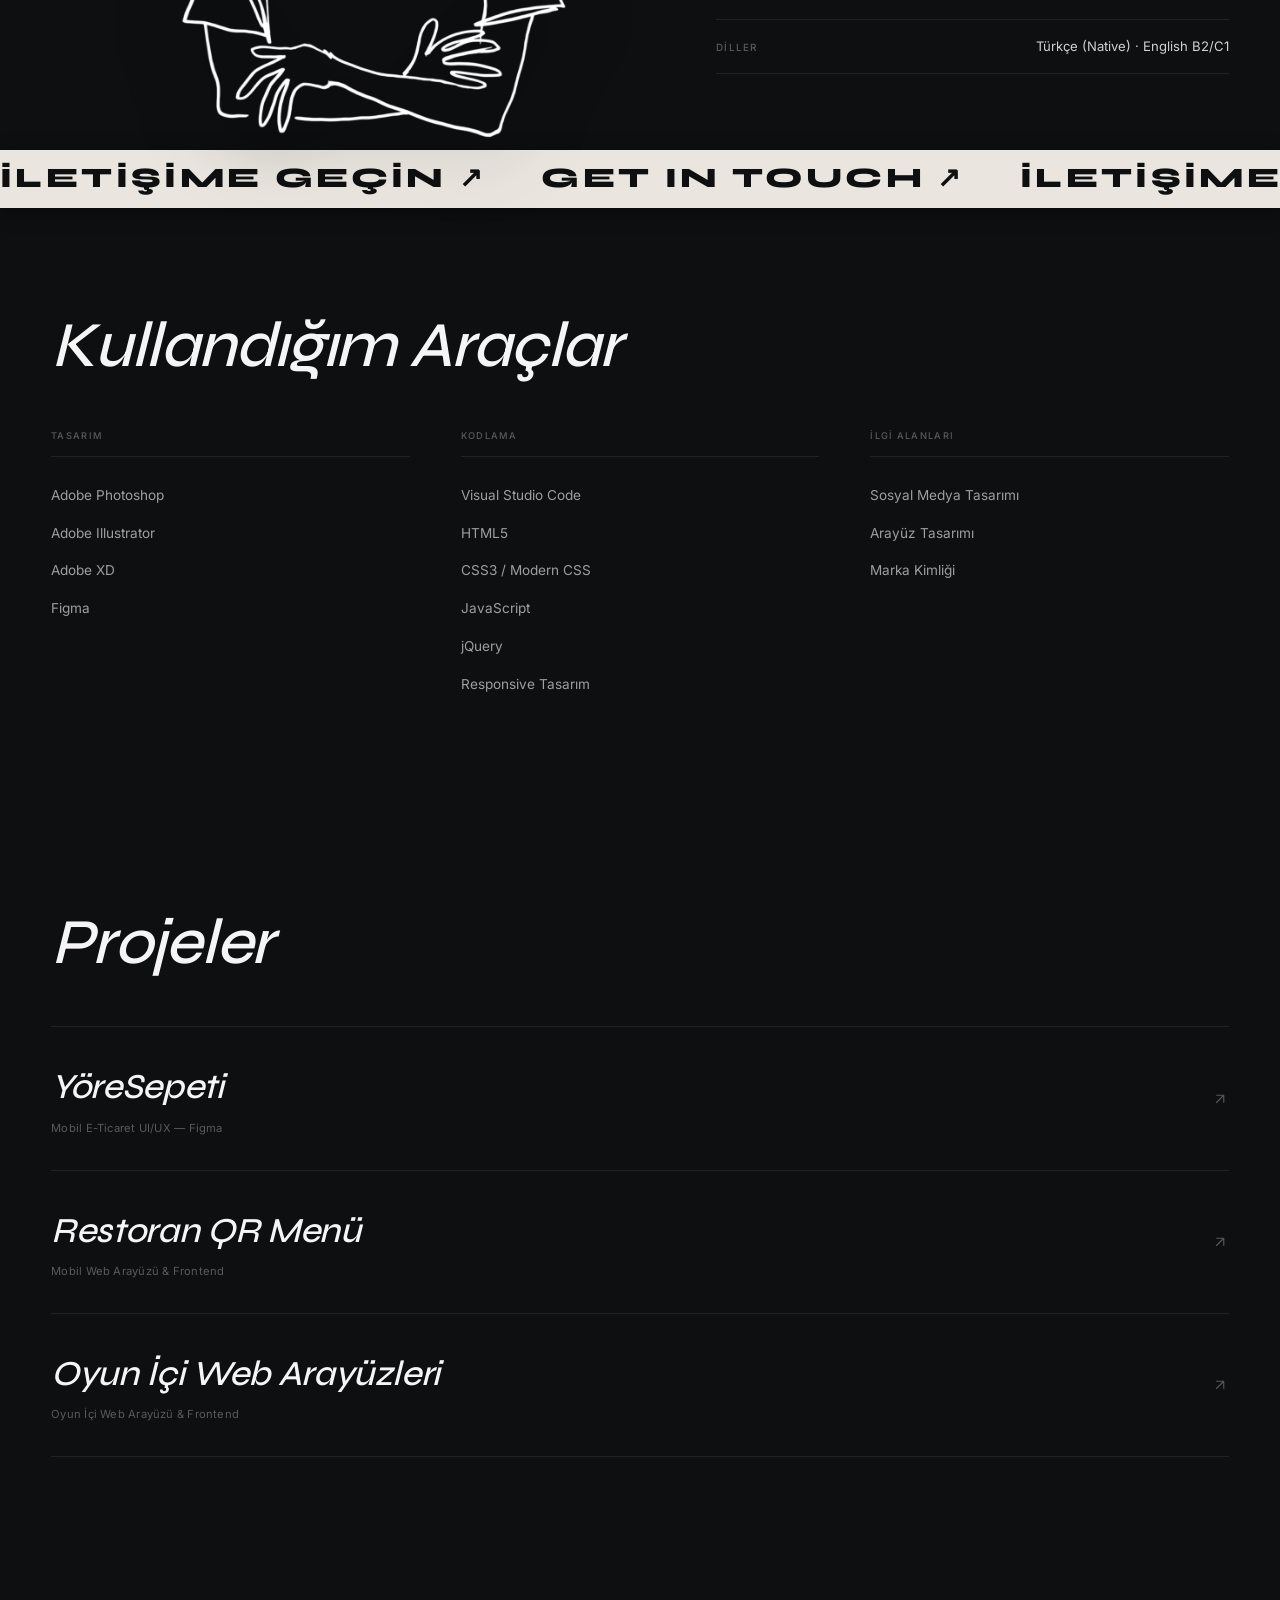
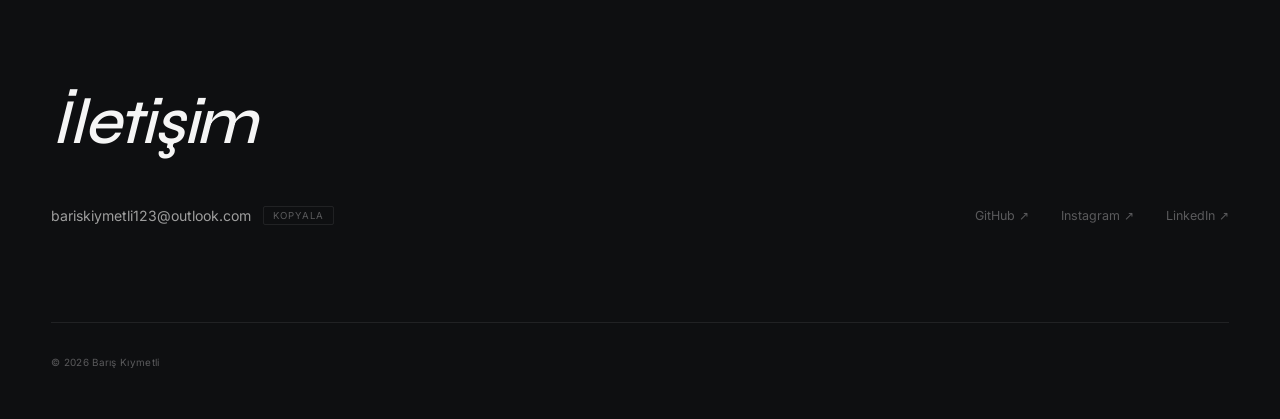
==== commit 67440fe4: "Add files via upload" ====
--- a/index.html
+++ b/index.html
@@ -4,13 +4,17 @@
     <meta charset="UTF-8">
     <meta name="viewport" content="width=device-width, initial-scale=1.0">
     <title>Barış Kıymetli — Portfolio</title>
-    <link rel="preconnect" href="https://fonts.googleapis.com">
-    <link rel="preconnect" href="https://fonts.gstatic.com" crossorigin>
-    <link href="https://fonts.googleapis.com/css2?family=Syne:wght@400;500;600;700;800&family=Inter:wght@300;400;500;600&display=swap" rel="stylesheet">
+    <meta name="description" content="Barış Kıymetli — Web Tasarımı ve Kodlama Öğrencisi. Cesur ve akılda kalıcı dijital deneyimler, modern web arayüzleri ve marka kimliği.">
+    <meta property="og:title" content="Barış Kıymetli — Portfolio">
+    <meta property="og:description" content="Web Tasarımı & Kodlama Öğrencisi — Dijital deneyimler, modern web arayüzleri ve yaratıcı tasarım.">
+    <meta property="og:type" content="website">
+    <link rel="icon" type="image/svg+xml" href="data:image/svg+xml,%3Csvg xmlns='http://www.w3.org/2000/svg' viewBox='0 0 32 32'%3E%3Crect width='32' height='32' fill='%230E0F11'/%3E%3Ctext x='50%25' y='65%25' fill='%23F5F5F5' font-family='sans-serif' font-weight='800' font-size='16' text-anchor='middle'%3EBK%3C/text%3E%3C/svg%3E">
+    <link rel="stylesheet" href="css/fonts.css">
     <link rel="stylesheet" href="css/style.css">
 </head>
 <body>
 
+    <div class="scroll-progress" id="scrollProgress" aria-hidden="true"></div>
     <div class="custom-cursor" id="cursorDot" aria-hidden="true"></div>
     <div class="custom-cursor-ring" id="cursorRing" aria-hidden="true"></div>
     <div class="project-preview-follow" id="projectPreview" aria-hidden="true"></div>
@@ -57,14 +61,23 @@
             </div>
         </div>
         <div class="hero__photos">
-            <div class="hero__photo hero__photo--1">
-                <img src="images/ruins.jpeg" alt="Antik kemer">
-            </div>
-            <div class="hero__photo hero__photo--2">
-                <img src="images/cat.jpeg" alt="Kedi">
-            </div>
-            <div class="hero__photo hero__photo--3">
-                <img src="images/sunset.jpeg" alt="Günbatımı">
+            <div class="hero__photo hero__photo--1 js-tilt">
+                <picture>
+                    <source srcset="images/ruins.webp" type="image/webp">
+                    <img src="images/ruins.jpeg" alt="Antik kemer" fetchpriority="high">
+                </picture>
+            </div>
+            <div class="hero__photo hero__photo--2 js-tilt">
+                <picture>
+                    <source srcset="images/cat.webp" type="image/webp">
+                    <img src="images/cat.jpeg" alt="Kedi" loading="lazy">
+                </picture>
+            </div>
+            <div class="hero__photo hero__photo--3 js-tilt">
+                <picture>
+                    <source srcset="images/sunset.webp" type="image/webp">
+                    <img src="images/sunset.jpeg" alt="Günbatımı" loading="lazy">
+                </picture>
             </div>
         </div>
         <div class="hero__scroll-cue" aria-hidden="true">
@@ -92,13 +105,17 @@
 
     <section class="split" id="about">
         <div class="split__media">
-            <div class="split__portrait">
-                <img src="images/hakkimda.png" alt="Barış Kıymetli İllüstrasyon">
+            <canvas id="floatingIconsCanvas" class="floating-icons-canvas" aria-hidden="true"></canvas>
+            <div class="split__portrait js-tilt">
+                <picture>
+                    <source srcset="images/hakkimda.webp" type="image/webp">
+                    <img src="images/hakkimda.png" alt="Barış Kıymetli İllüstrasyon" loading="lazy">
+                </picture>
             </div>
         </div>
         <div class="split__text">
             <h2 class="section-title">Hakkımda</h2>
-            <p class="manifesto">Kopya şablonların ve tekrar eden trendlerin ötesinde; kendi görsel dilimi var eden, cesur ve akılda kalıcı dijital deneyimler üretiyorum. Sosyal medya tasarımlarından modern web arayüzlerine uzanan süreçte ana hedefim iz bırakmak ve fark yaratmak.</p>
+            <p class="manifesto">Kopya şablonların ve tekrar eden trendlerin ötesinde; kendi görsel dilimi var eden, <span class="rough-accent">cesur<svg class="rough-svg" viewBox="0 0 100 12" preserveAspectRatio="none"><path d="M2,9 Q25,2 50,8 T98,5" fill="none" stroke="currentColor" stroke-width="2.5" stroke-linecap="round"/></svg></span> ve akılda kalıcı dijital deneyimler üretiyorum. Sosyal medya tasarımlarından modern web arayüzlerine uzanan süreçte ana hedefim <span class="rough-accent">iz bırakmak<svg class="rough-svg" viewBox="0 0 100 12" preserveAspectRatio="none"><path d="M2,8 Q30,1 60,9 T98,4" fill="none" stroke="currentColor" stroke-width="2.5" stroke-linecap="round"/></svg></span> ve fark yaratmak.</p>
             <div class="detail-rows">
                 <div class="detail-row">
                     <span class="detail-row__label">İsim</span>
--- a/css/fonts.css
+++ b/css/fonts.css
@@ -0,0 +1,144 @@
+@font-face {
+  font-family: 'Inter';
+  font-style: normal;
+  font-weight: 300;
+  font-display: swap;
+  src: url(../fonts/font_0.woff2) format('woff2');
+  unicode-range: U+0100-02BA, U+02BD-02C5, U+02C7-02CC, U+02CE-02D7, U+02DD-02FF, U+0304, U+0308, U+0329, U+1D00-1DBF, U+1E00-1E9F, U+1EF2-1EFF, U+2020, U+20A0-20AB, U+20AD-20C4, U+2113, U+2C60-2C7F, U+A720-A7FF;
+}
+@font-face {
+  font-family: 'Inter';
+  font-style: normal;
+  font-weight: 300;
+  font-display: swap;
+  src: url(../fonts/font_1.woff2) format('woff2');
+  unicode-range: U+0000-00FF, U+0131, U+0152-0153, U+02BB-02BC, U+02C6, U+02DA, U+02DC, U+0304, U+0308, U+0329, U+2000-206F, U+20AC, U+2122, U+2191, U+2193, U+2212, U+2215, U+FEFF, U+FFFD;
+}
+@font-face {
+  font-family: 'Inter';
+  font-style: normal;
+  font-weight: 400;
+  font-display: swap;
+  src: url(../fonts/font_2.woff2) format('woff2');
+  unicode-range: U+0100-02BA, U+02BD-02C5, U+02C7-02CC, U+02CE-02D7, U+02DD-02FF, U+0304, U+0308, U+0329, U+1D00-1DBF, U+1E00-1E9F, U+1EF2-1EFF, U+2020, U+20A0-20AB, U+20AD-20C4, U+2113, U+2C60-2C7F, U+A720-A7FF;
+}
+@font-face {
+  font-family: 'Inter';
+  font-style: normal;
+  font-weight: 400;
+  font-display: swap;
+  src: url(../fonts/font_3.woff2) format('woff2');
+  unicode-range: U+0000-00FF, U+0131, U+0152-0153, U+02BB-02BC, U+02C6, U+02DA, U+02DC, U+0304, U+0308, U+0329, U+2000-206F, U+20AC, U+2122, U+2191, U+2193, U+2212, U+2215, U+FEFF, U+FFFD;
+}
+@font-face {
+  font-family: 'Inter';
+  font-style: normal;
+  font-weight: 500;
+  font-display: swap;
+  src: url(../fonts/font_4.woff2) format('woff2');
+  unicode-range: U+0100-02BA, U+02BD-02C5, U+02C7-02CC, U+02CE-02D7, U+02DD-02FF, U+0304, U+0308, U+0329, U+1D00-1DBF, U+1E00-1E9F, U+1EF2-1EFF, U+2020, U+20A0-20AB, U+20AD-20C4, U+2113, U+2C60-2C7F, U+A720-A7FF;
+}
+@font-face {
+  font-family: 'Inter';
+  font-style: normal;
+  font-weight: 500;
+  font-display: swap;
+  src: url(../fonts/font_5.woff2) format('woff2');
+  unicode-range: U+0000-00FF, U+0131, U+0152-0153, U+02BB-02BC, U+02C6, U+02DA, U+02DC, U+0304, U+0308, U+0329, U+2000-206F, U+20AC, U+2122, U+2191, U+2193, U+2212, U+2215, U+FEFF, U+FFFD;
+}
+@font-face {
+  font-family: 'Inter';
+  font-style: normal;
+  font-weight: 600;
+  font-display: swap;
+  src: url(../fonts/font_6.woff2) format('woff2');
+  unicode-range: U+0100-02BA, U+02BD-02C5, U+02C7-02CC, U+02CE-02D7, U+02DD-02FF, U+0304, U+0308, U+0329, U+1D00-1DBF, U+1E00-1E9F, U+1EF2-1EFF, U+2020, U+20A0-20AB, U+20AD-20C4, U+2113, U+2C60-2C7F, U+A720-A7FF;
+}
+@font-face {
+  font-family: 'Inter';
+  font-style: normal;
+  font-weight: 600;
+  font-display: swap;
+  src: url(../fonts/font_7.woff2) format('woff2');
+  unicode-range: U+0000-00FF, U+0131, U+0152-0153, U+02BB-02BC, U+02C6, U+02DA, U+02DC, U+0304, U+0308, U+0329, U+2000-206F, U+20AC, U+2122, U+2191, U+2193, U+2212, U+2215, U+FEFF, U+FFFD;
+}
+@font-face {
+  font-family: 'Syne';
+  font-style: normal;
+  font-weight: 400;
+  font-display: swap;
+  src: url(../fonts/font_8.woff2) format('woff2');
+  unicode-range: U+0100-02BA, U+02BD-02C5, U+02C7-02CC, U+02CE-02D7, U+02DD-02FF, U+0304, U+0308, U+0329, U+1D00-1DBF, U+1E00-1E9F, U+1EF2-1EFF, U+2020, U+20A0-20AB, U+20AD-20C4, U+2113, U+2C60-2C7F, U+A720-A7FF;
+}
+@font-face {
+  font-family: 'Syne';
+  font-style: normal;
+  font-weight: 400;
+  font-display: swap;
+  src: url(../fonts/font_9.woff2) format('woff2');
+  unicode-range: U+0000-00FF, U+0131, U+0152-0153, U+02BB-02BC, U+02C6, U+02DA, U+02DC, U+0304, U+0308, U+0329, U+2000-206F, U+20AC, U+2122, U+2191, U+2193, U+2212, U+2215, U+FEFF, U+FFFD;
+}
+@font-face {
+  font-family: 'Syne';
+  font-style: normal;
+  font-weight: 500;
+  font-display: swap;
+  src: url(../fonts/font_10.woff2) format('woff2');
+  unicode-range: U+0100-02BA, U+02BD-02C5, U+02C7-02CC, U+02CE-02D7, U+02DD-02FF, U+0304, U+0308, U+0329, U+1D00-1DBF, U+1E00-1E9F, U+1EF2-1EFF, U+2020, U+20A0-20AB, U+20AD-20C4, U+2113, U+2C60-2C7F, U+A720-A7FF;
+}
+@font-face {
+  font-family: 'Syne';
+  font-style: normal;
+  font-weight: 500;
+  font-display: swap;
+  src: url(../fonts/font_11.woff2) format('woff2');
+  unicode-range: U+0000-00FF, U+0131, U+0152-0153, U+02BB-02BC, U+02C6, U+02DA, U+02DC, U+0304, U+0308, U+0329, U+2000-206F, U+20AC, U+2122, U+2191, U+2193, U+2212, U+2215, U+FEFF, U+FFFD;
+}
+@font-face {
+  font-family: 'Syne';
+  font-style: normal;
+  font-weight: 600;
+  font-display: swap;
+  src: url(../fonts/font_12.woff2) format('woff2');
+  unicode-range: U+0100-02BA, U+02BD-02C5, U+02C7-02CC, U+02CE-02D7, U+02DD-02FF, U+0304, U+0308, U+0329, U+1D00-1DBF, U+1E00-1E9F, U+1EF2-1EFF, U+2020, U+20A0-20AB, U+20AD-20C4, U+2113, U+2C60-2C7F, U+A720-A7FF;
+}
+@font-face {
+  font-family: 'Syne';
+  font-style: normal;
+  font-weight: 600;
+  font-display: swap;
+  src: url(../fonts/font_13.woff2) format('woff2');
+  unicode-range: U+0000-00FF, U+0131, U+0152-0153, U+02BB-02BC, U+02C6, U+02DA, U+02DC, U+0304, U+0308, U+0329, U+2000-206F, U+20AC, U+2122, U+2191, U+2193, U+2212, U+2215, U+FEFF, U+FFFD;
+}
+@font-face {
+  font-family: 'Syne';
+  font-style: normal;
+  font-weight: 700;
+  font-display: swap;
+  src: url(../fonts/font_14.woff2) format('woff2');
+  unicode-range: U+0100-02BA, U+02BD-02C5, U+02C7-02CC, U+02CE-02D7, U+02DD-02FF, U+0304, U+0308, U+0329, U+1D00-1DBF, U+1E00-1E9F, U+1EF2-1EFF, U+2020, U+20A0-20AB, U+20AD-20C4, U+2113, U+2C60-2C7F, U+A720-A7FF;
+}
+@font-face {
+  font-family: 'Syne';
+  font-style: normal;
+  font-weight: 700;
+  font-display: swap;
+  src: url(../fonts/font_15.woff2) format('woff2');
+  unicode-range: U+0000-00FF, U+0131, U+0152-0153, U+02BB-02BC, U+02C6, U+02DA, U+02DC, U+0304, U+0308, U+0329, U+2000-206F, U+20AC, U+2122, U+2191, U+2193, U+2212, U+2215, U+FEFF, U+FFFD;
+}
+@font-face {
+  font-family: 'Syne';
+  font-style: normal;
+  font-weight: 800;
+  font-display: swap;
+  src: url(../fonts/font_16.woff2) format('woff2');
+  unicode-range: U+0100-02BA, U+02BD-02C5, U+02C7-02CC, U+02CE-02D7, U+02DD-02FF, U+0304, U+0308, U+0329, U+1D00-1DBF, U+1E00-1E9F, U+1EF2-1EFF, U+2020, U+20A0-20AB, U+20AD-20C4, U+2113, U+2C60-2C7F, U+A720-A7FF;
+}
+@font-face {
+  font-family: 'Syne';
+  font-style: normal;
+  font-weight: 800;
+  font-display: swap;
+  src: url(../fonts/font_17.woff2) format('woff2');
+  unicode-range: U+0000-00FF, U+0131, U+0152-0153, U+02BB-02BC, U+02C6, U+02DA, U+02DC, U+0304, U+0308, U+0329, U+2000-206F, U+20AC, U+2122, U+2191, U+2193, U+2212, U+2215, U+FEFF, U+FFFD;
+}
--- a/css/style.css
+++ b/css/style.css
@@ -47,6 +47,35 @@
     height: 54px;
     border-color: rgba(255, 255, 255, 0.85);
     background-color: rgba(255, 255, 255, 0.06);
+}
+
+.scroll-progress {
+    position: fixed;
+    top: 0;
+    left: 0;
+    height: 2px;
+    width: 0%;
+    background: linear-gradient(90deg, rgba(255, 255, 255, 0.4), #FFFFFF);
+    z-index: 10002;
+    pointer-events: none;
+    transition: width 0.08s ease-out;
+}
+
+.rough-accent {
+    position: relative;
+    display: inline-block;
+    color: var(--white);
+    font-weight: 400;
+}
+
+.rough-svg {
+    position: absolute;
+    bottom: -4px;
+    left: 0;
+    width: 100%;
+    height: 8px;
+    color: rgba(255, 255, 255, 0.65);
+    pointer-events: none;
 }
 
 :root {
@@ -444,6 +473,15 @@
     align-items: flex-end;
 }
 
+.floating-icons-canvas {
+    position: absolute;
+    inset: -30px;
+    width: calc(100% + 60px);
+    height: calc(100% + 60px);
+    pointer-events: none;
+    z-index: 1;
+}
+
 .split__portrait {
     width: 100%;
     max-width: 520px;
@@ -452,6 +490,11 @@
     align-items: flex-end;
     justify-content: center;
     position: relative;
+    z-index: 2;
+}
+
+.split__portrait picture {
+    display: contents;
 }
 
 .split__portrait img {
@@ -548,17 +591,28 @@
     border-bottom: 1px solid var(--rule);
 }
 
+.tools-group__list {
+    display: flex;
+    flex-direction: column;
+}
+
 .tools-group__list li {
     font-size: 0.85rem;
     color: var(--muted);
     font-weight: 400;
     padding: 0.5rem 0;
-    transition: color 0.25s ease;
+    transition: color 0.25s ease, opacity 0.25s ease, transform 0.25s ease;
     cursor: default;
+}
+
+.tools-group__list:hover li {
+    opacity: 0.35;
 }
 
 .tools-group__list li:hover {
     color: var(--white);
+    opacity: 1;
+    transform: translateX(4px);
 }
 
 .project-list {
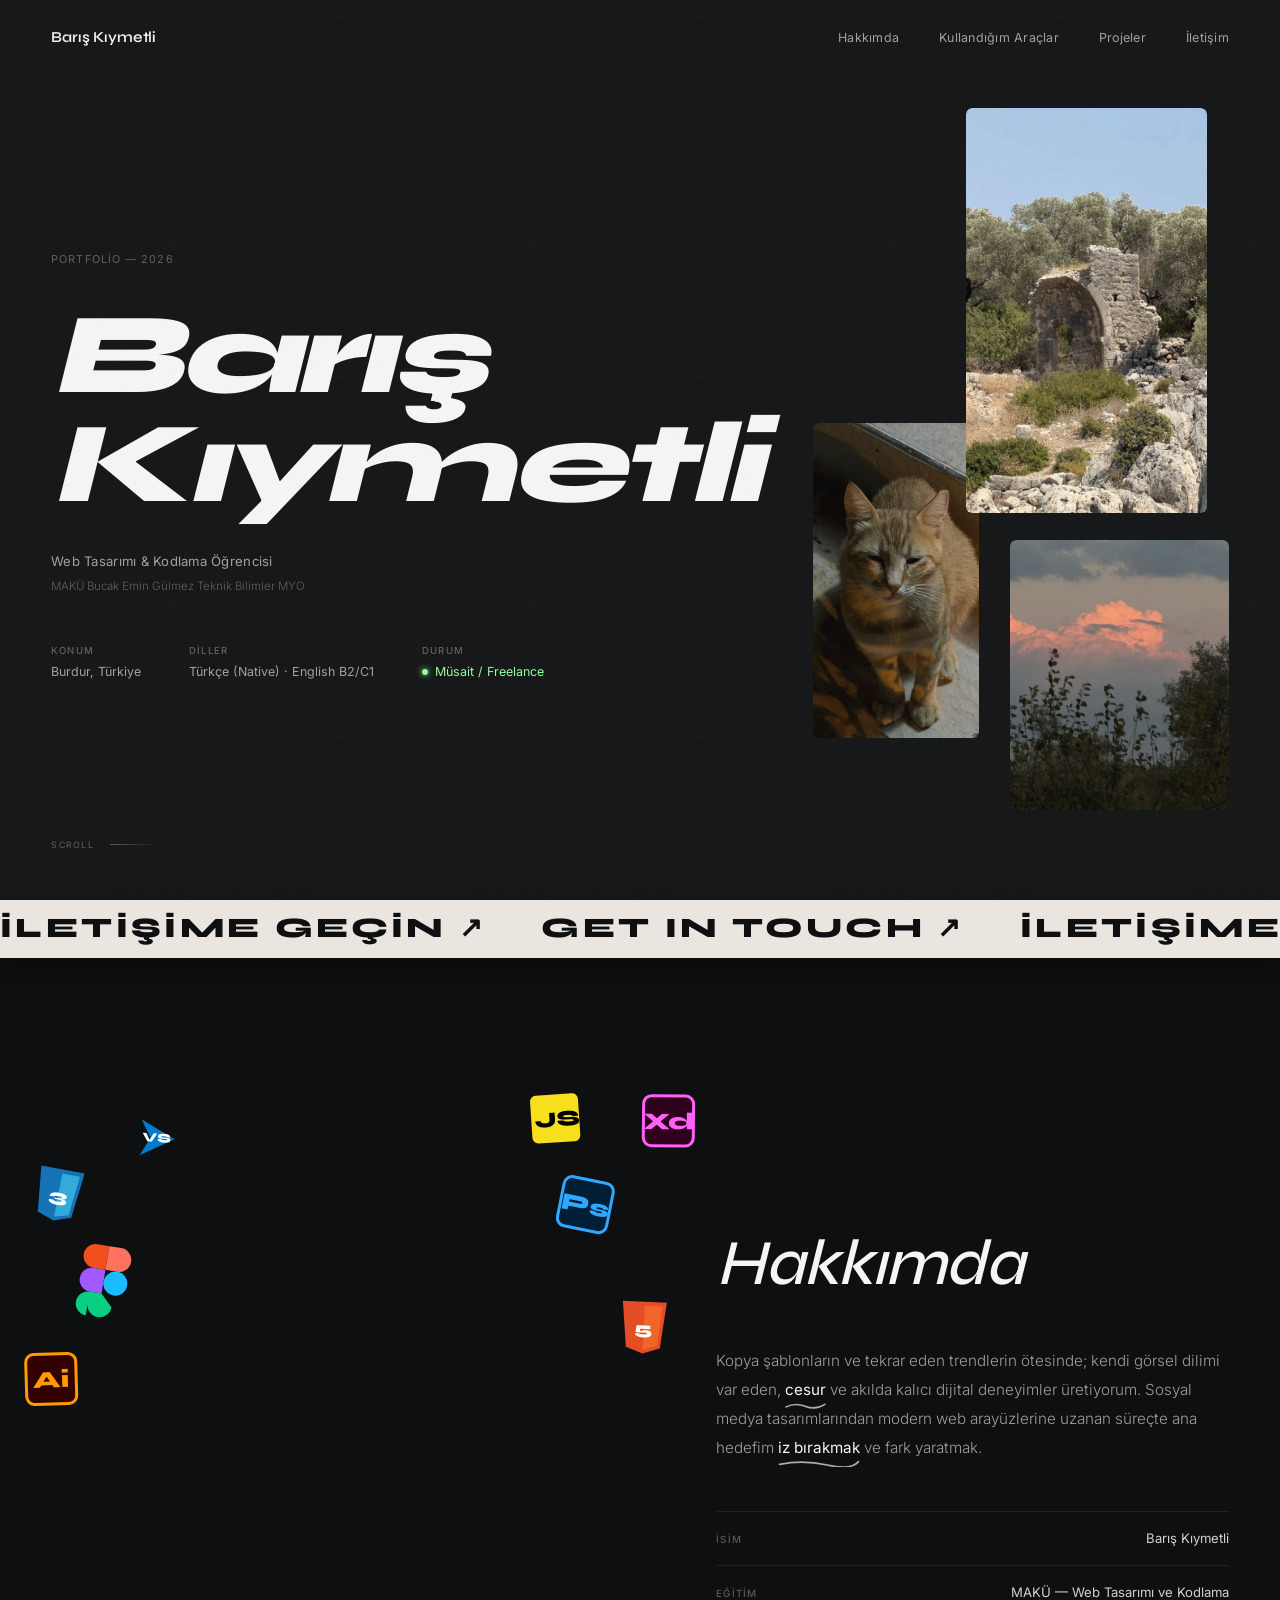
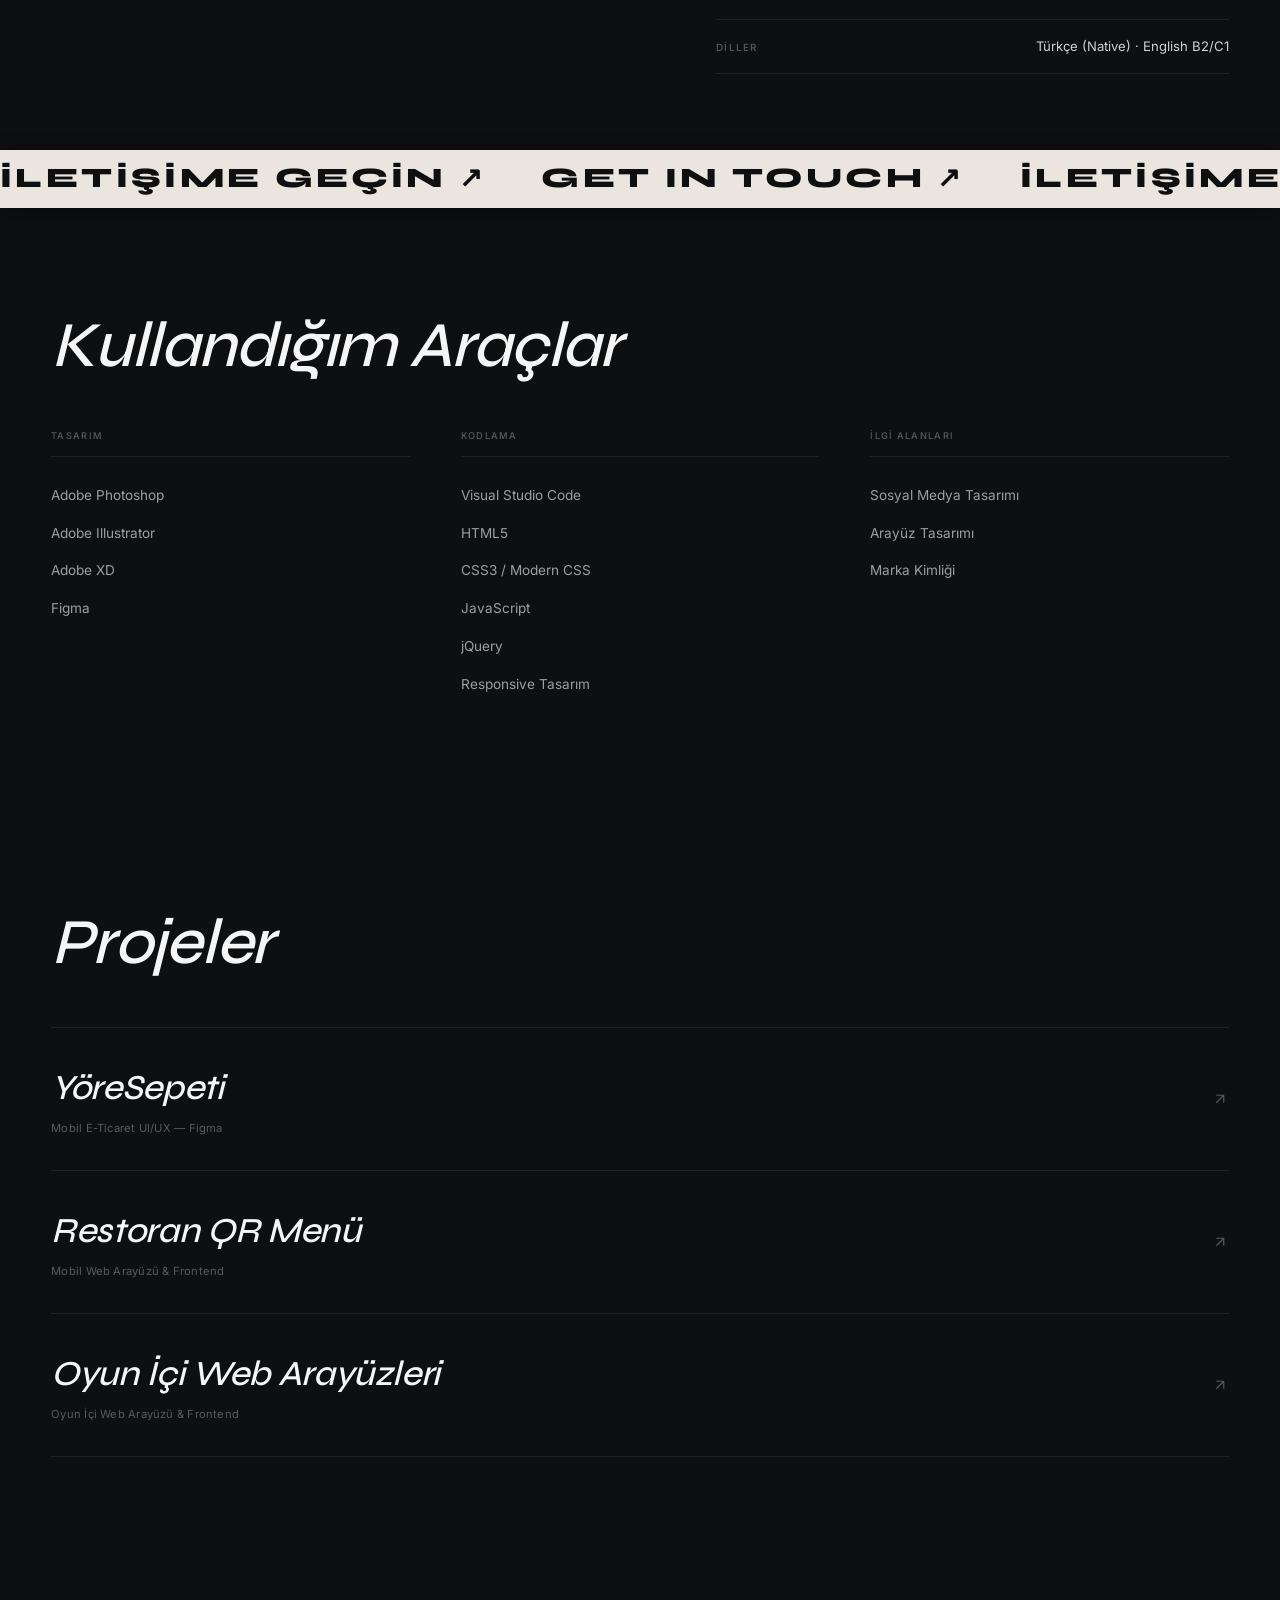
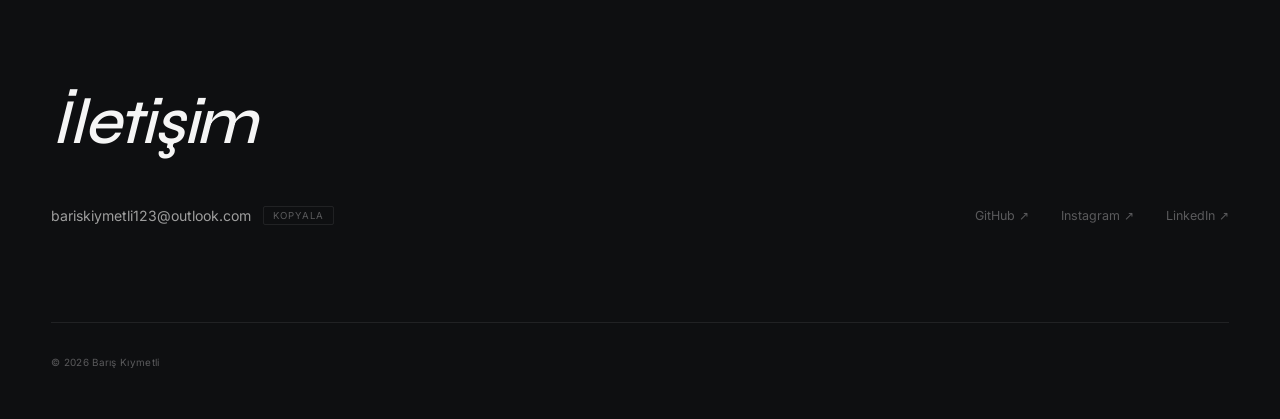
==== commit e79bebe2: "Add files via upload" ====
--- a/index.html
+++ b/index.html
@@ -3,12 +3,62 @@
 <head>
     <meta charset="UTF-8">
     <meta name="viewport" content="width=device-width, initial-scale=1.0">
-    <title>Barış Kıymetli — Portfolio</title>
-    <meta name="description" content="Barış Kıymetli — Web Tasarımı ve Kodlama Öğrencisi. Cesur ve akılda kalıcı dijital deneyimler, modern web arayüzleri ve marka kimliği.">
-    <meta property="og:title" content="Barış Kıymetli — Portfolio">
-    <meta property="og:description" content="Web Tasarımı & Kodlama Öğrencisi — Dijital deneyimler, modern web arayüzleri ve yaratıcı tasarım.">
-    <meta property="og:type" content="website">
+    <title>Barış Kıymetli — Web Tasarımı ve Kodlama | Portfolyo</title>
+    <meta name="description" content="Barış Kıymetli — MAKÜ Web Tasarımı ve Kodlama. Modern UI/UX tasarımları, responsive frontend geliştirme ve yaratıcı dijital deneyimler.">
+    <meta name="robots" content="index, follow, max-image-preview:large, max-snippet:-1, max-video-preview:-1">
+    <meta name="author" content="Barış Kıymetli">
+    <meta name="keywords" content="Barış Kıymetli, Baris Kiymetli, Barış Kıymetli Portfolio, Web Tasarımcısı, Frontend Geliştirici, UI UX Tasarım, Web Geliştirme, MAKÜ Web Tasarımı ve Kodlama, Burdur Web Tasarım">
+    <meta name="theme-color" content="#0E0F11">
+    <link rel="canonical" href="https://bariskiymetli.com/">
+
+    <meta property="og:locale" content="tr_TR">
+    <meta property="og:type" content="profile">
+    <meta property="og:title" content="Barış Kıymetli — Web Tasarımı & Kodlama | Portfolyo">
+    <meta property="og:description" content="Barış Kıymetli — Web Tasarımı ve Kodlama. Modern UI/UX tasarımları, responsive frontend geliştirme ve yaratıcı dijital deneyimler.">
+    <meta property="og:url" content="https://bariskiymetli.com/">
+    <meta property="og:site_name" content="Barış Kıymetli Portfolio">
+    <meta property="og:image" content="images/hakkimda.png">
+    <meta property="og:image:alt" content="Barış Kıymetli İllüstrasyon Portre">
+
+    <meta name="twitter:card" content="summary_large_image">
+    <meta name="twitter:title" content="Barış Kıymetli — Web Tasarımı & Kodlama">
+    <meta name="twitter:description" content="Barış Kıymetli — Modern web tasarımları, UI/UX deneyimleri ve yaratıcı frontend portfolyosu.">
+    <meta name="twitter:image" content="images/hakkimda.png">
+
+    <script type="application/ld+json">
+    {
+      "@context": "https://schema.org",
+      "@type": "Person",
+      "name": "Barış Kıymetli",
+      "alternateName": "Baris Kiymetli",
+      "url": "https://bariskiymetli.com/",
+      "image": "images/hakkimda.png",
+      "jobTitle": "Web Tasarımcısı & Frontend Geliştirici",
+      "alumniOf": {
+        "@type": "CollegeOrUniversity",
+        "name": "Mehmet Akif Ersoy Üniversitesi"
+      },
+      "knowsAbout": [
+        "Web Design",
+        "UI/UX Design",
+        "Frontend Development",
+        "Figma",
+        "HTML5",
+        "CSS3",
+        "JavaScript"
+      ],
+      "sameAs": [
+        "https://github.com/bazzy2",
+        "https://instagram.com/brkymetli",
+        "https://www.linkedin.com/in/bar%C4%B1%C5%9F-k%C4%B1ymetli-0aa7b9360/"
+      ]
+    }
+    </script>
+
     <link rel="icon" type="image/svg+xml" href="data:image/svg+xml,%3Csvg xmlns='http://www.w3.org/2000/svg' viewBox='0 0 32 32'%3E%3Crect width='32' height='32' fill='%230E0F11'/%3E%3Ctext x='50%25' y='65%25' fill='%23F5F5F5' font-family='sans-serif' font-weight='800' font-size='16' text-anchor='middle'%3EBK%3C/text%3E%3C/svg%3E">
+    <link rel="preload" href="fonts/font_1.woff2" as="font" type="font/woff2" crossorigin>
+    <link rel="preload" href="fonts/font_9.woff2" as="font" type="font/woff2" crossorigin>
+    <link rel="preload" href="images/ruins.webp" as="image" type="image/webp">
     <link rel="stylesheet" href="css/fonts.css">
     <link rel="stylesheet" href="css/style.css">
 </head>
@@ -271,6 +321,6 @@
         </div>
     </footer>
 
-    <script src="js/main.js"></script>
+    <script src="js/main.js" defer></script>
 </body>
 </html>
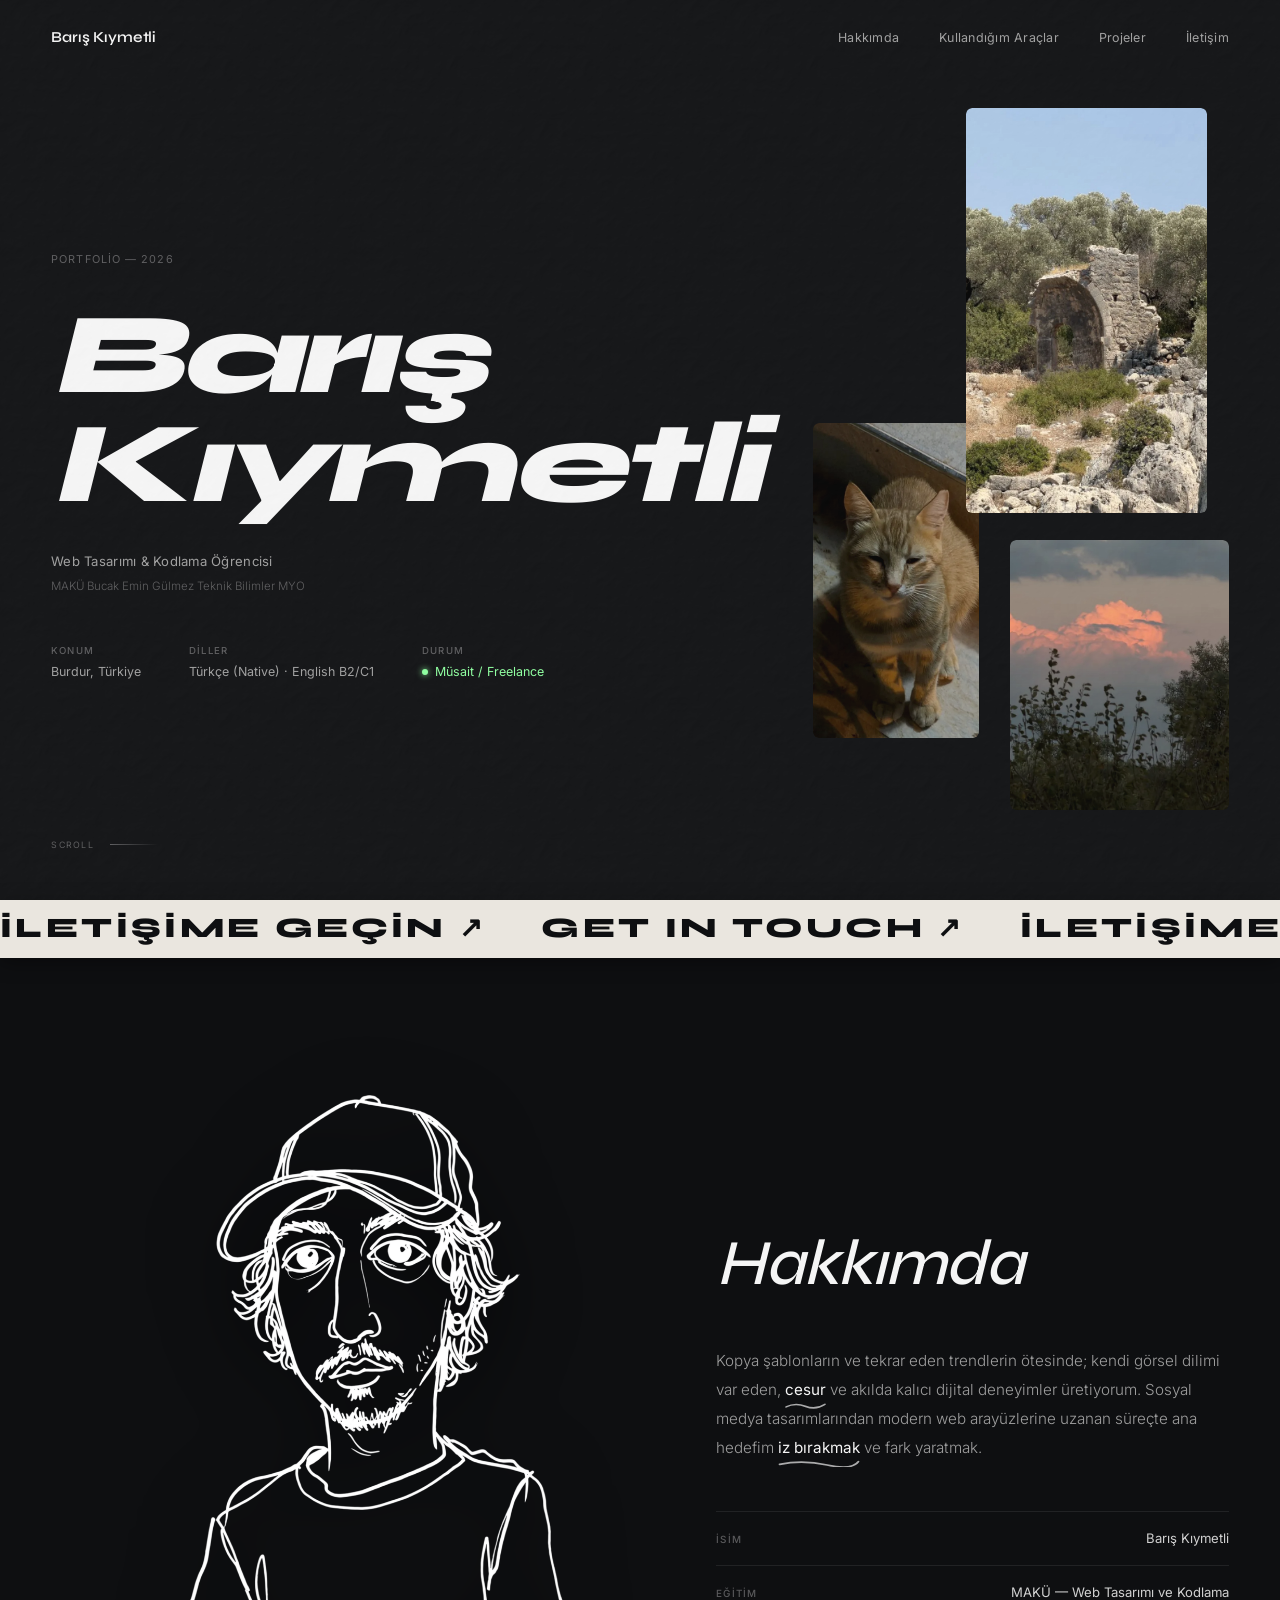
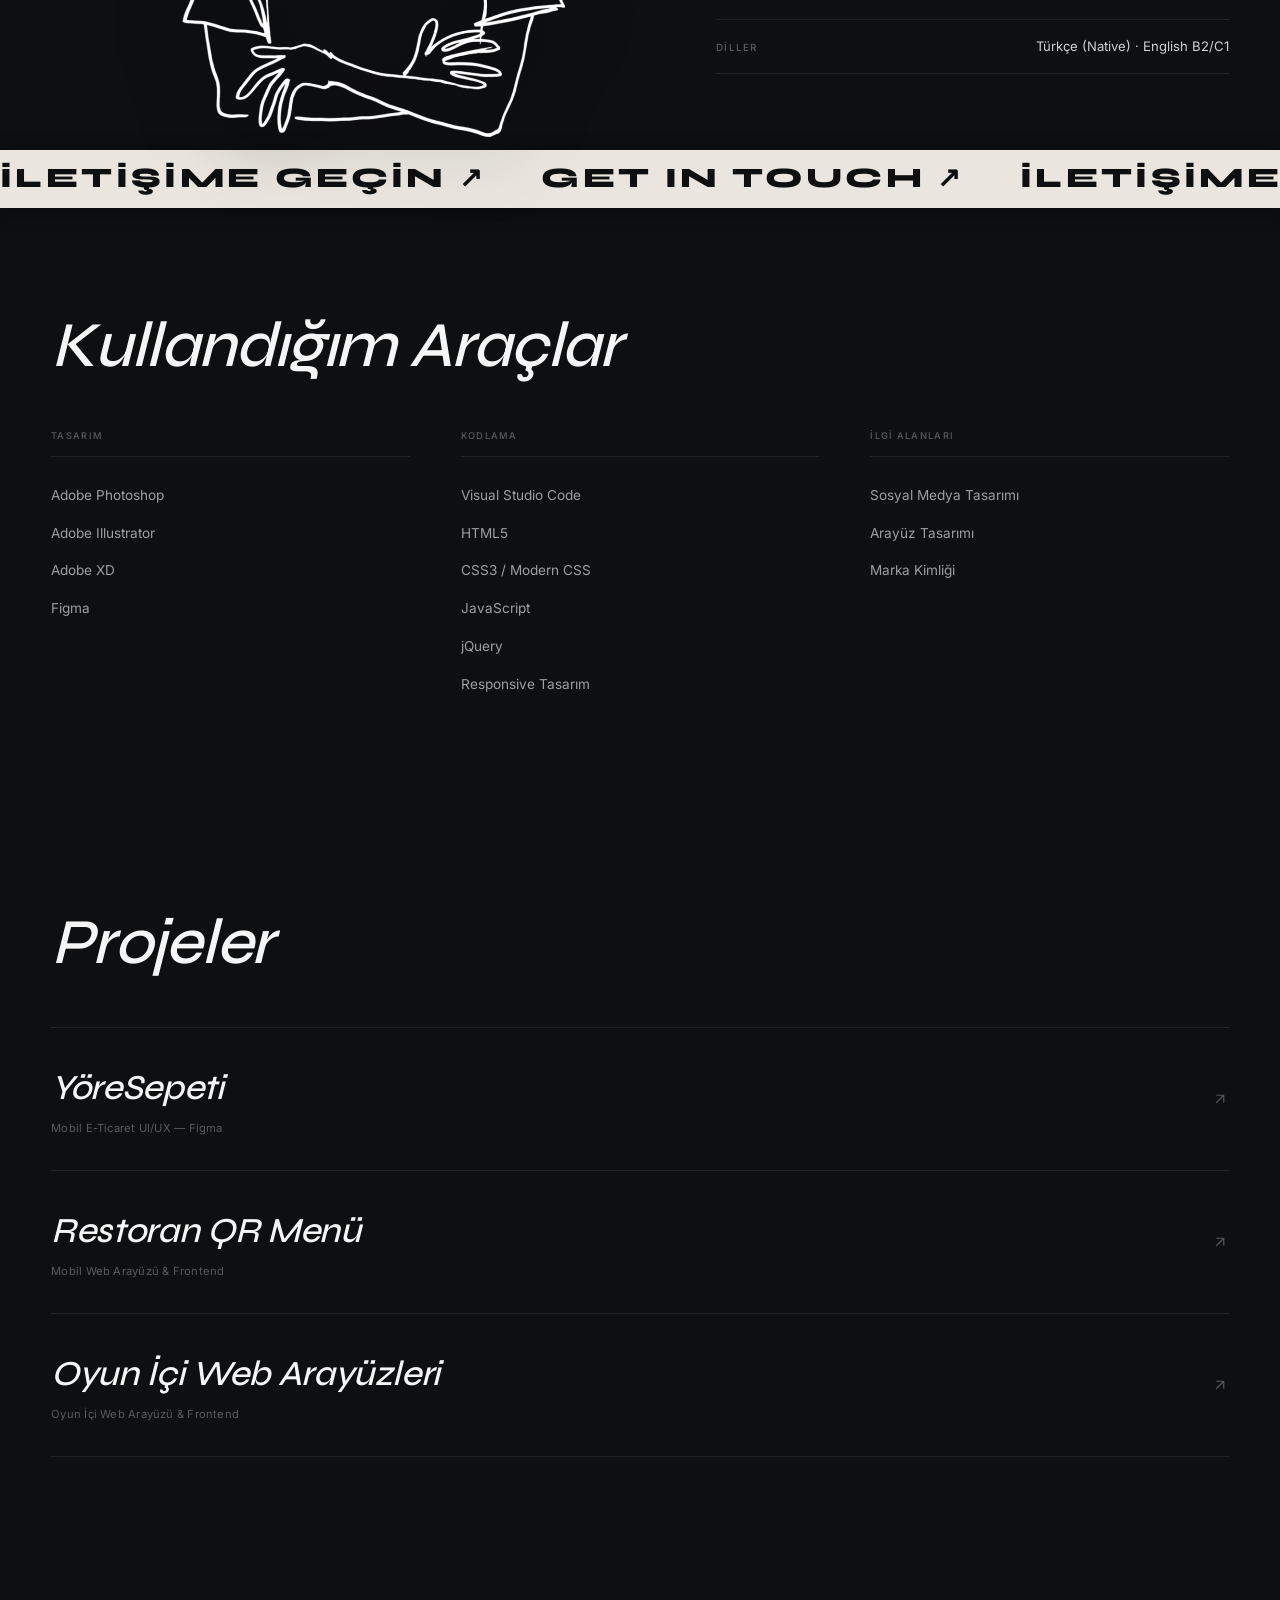
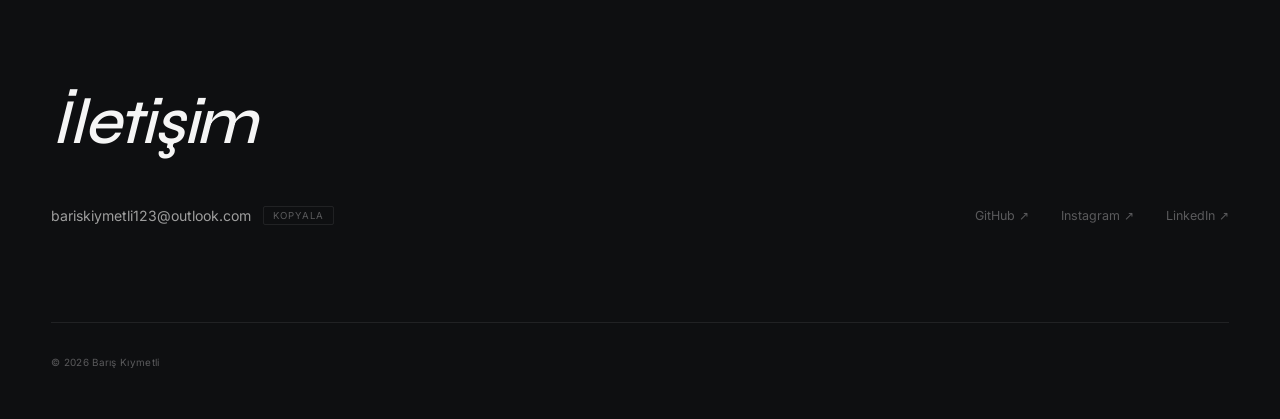
==== commit 8a412f96: "Add files via upload" ====
--- a/index.html
+++ b/index.html
@@ -59,8 +59,7 @@
     <link rel="preload" href="fonts/font_1.woff2" as="font" type="font/woff2" crossorigin>
     <link rel="preload" href="fonts/font_9.woff2" as="font" type="font/woff2" crossorigin>
     <link rel="preload" href="images/ruins.webp" as="image" type="image/webp">
-    <link rel="stylesheet" href="css/fonts.css">
-    <link rel="stylesheet" href="css/style.css">
+    <link rel="stylesheet" href="css/style.min.css">
 </head>
 <body>
 
--- a/css/style.min.css
+++ b/css/style.min.css
@@ -0,0 +1 @@
+@font-face{font-family:'Inter';font-style:normal;font-weight:300;font-display:swap;src:url(../fonts/font_0.woff2) format('woff2');unicode-range:U+0100-02BA,U+02BD-02C5,U+02C7-02CC,U+02CE-02D7,U+02DD-02FF,U+0304,U+0308,U+0329,U+1D00-1DBF,U+1E00-1E9F,U+1EF2-1EFF,U+2020,U+20A0-20AB,U+20AD-20C4,U+2113,U+2C60-2C7F,U+A720-A7FF;}@font-face{font-family:'Inter';font-style:normal;font-weight:300;font-display:swap;src:url(../fonts/font_1.woff2) format('woff2');unicode-range:U+0000-00FF,U+0131,U+0152-0153,U+02BB-02BC,U+02C6,U+02DA,U+02DC,U+0304,U+0308,U+0329,U+2000-206F,U+20AC,U+2122,U+2191,U+2193,U+2212,U+2215,U+FEFF,U+FFFD;}@font-face{font-family:'Inter';font-style:normal;font-weight:400;font-display:swap;src:url(../fonts/font_2.woff2) format('woff2');unicode-range:U+0100-02BA,U+02BD-02C5,U+02C7-02CC,U+02CE-02D7,U+02DD-02FF,U+0304,U+0308,U+0329,U+1D00-1DBF,U+1E00-1E9F,U+1EF2-1EFF,U+2020,U+20A0-20AB,U+20AD-20C4,U+2113,U+2C60-2C7F,U+A720-A7FF;}@font-face{font-family:'Inter';font-style:normal;font-weight:400;font-display:swap;src:url(../fonts/font_3.woff2) format('woff2');unicode-range:U+0000-00FF,U+0131,U+0152-0153,U+02BB-02BC,U+02C6,U+02DA,U+02DC,U+0304,U+0308,U+0329,U+2000-206F,U+20AC,U+2122,U+2191,U+2193,U+2212,U+2215,U+FEFF,U+FFFD;}@font-face{font-family:'Inter';font-style:normal;font-weight:500;font-display:swap;src:url(../fonts/font_4.woff2) format('woff2');unicode-range:U+0100-02BA,U+02BD-02C5,U+02C7-02CC,U+02CE-02D7,U+02DD-02FF,U+0304,U+0308,U+0329,U+1D00-1DBF,U+1E00-1E9F,U+1EF2-1EFF,U+2020,U+20A0-20AB,U+20AD-20C4,U+2113,U+2C60-2C7F,U+A720-A7FF;}@font-face{font-family:'Inter';font-style:normal;font-weight:500;font-display:swap;src:url(../fonts/font_5.woff2) format('woff2');unicode-range:U+0000-00FF,U+0131,U+0152-0153,U+02BB-02BC,U+02C6,U+02DA,U+02DC,U+0304,U+0308,U+0329,U+2000-206F,U+20AC,U+2122,U+2191,U+2193,U+2212,U+2215,U+FEFF,U+FFFD;}@font-face{font-family:'Inter';font-style:normal;font-weight:600;font-display:swap;src:url(../fonts/font_6.woff2) format('woff2');unicode-range:U+0100-02BA,U+02BD-02C5,U+02C7-02CC,U+02CE-02D7,U+02DD-02FF,U+0304,U+0308,U+0329,U+1D00-1DBF,U+1E00-1E9F,U+1EF2-1EFF,U+2020,U+20A0-20AB,U+20AD-20C4,U+2113,U+2C60-2C7F,U+A720-A7FF;}@font-face{font-family:'Inter';font-style:normal;font-weight:600;font-display:swap;src:url(../fonts/font_7.woff2) format('woff2');unicode-range:U+0000-00FF,U+0131,U+0152-0153,U+02BB-02BC,U+02C6,U+02DA,U+02DC,U+0304,U+0308,U+0329,U+2000-206F,U+20AC,U+2122,U+2191,U+2193,U+2212,U+2215,U+FEFF,U+FFFD;}@font-face{font-family:'Syne';font-style:normal;font-weight:400;font-display:swap;src:url(../fonts/font_8.woff2) format('woff2');unicode-range:U+0100-02BA,U+02BD-02C5,U+02C7-02CC,U+02CE-02D7,U+02DD-02FF,U+0304,U+0308,U+0329,U+1D00-1DBF,U+1E00-1E9F,U+1EF2-1EFF,U+2020,U+20A0-20AB,U+20AD-20C4,U+2113,U+2C60-2C7F,U+A720-A7FF;}@font-face{font-family:'Syne';font-style:normal;font-weight:400;font-display:swap;src:url(../fonts/font_9.woff2) format('woff2');unicode-range:U+0000-00FF,U+0131,U+0152-0153,U+02BB-02BC,U+02C6,U+02DA,U+02DC,U+0304,U+0308,U+0329,U+2000-206F,U+20AC,U+2122,U+2191,U+2193,U+2212,U+2215,U+FEFF,U+FFFD;}@font-face{font-family:'Syne';font-style:normal;font-weight:500;font-display:swap;src:url(../fonts/font_10.woff2) format('woff2');unicode-range:U+0100-02BA,U+02BD-02C5,U+02C7-02CC,U+02CE-02D7,U+02DD-02FF,U+0304,U+0308,U+0329,U+1D00-1DBF,U+1E00-1E9F,U+1EF2-1EFF,U+2020,U+20A0-20AB,U+20AD-20C4,U+2113,U+2C60-2C7F,U+A720-A7FF;}@font-face{font-family:'Syne';font-style:normal;font-weight:500;font-display:swap;src:url(../fonts/font_11.woff2) format('woff2');unicode-range:U+0000-00FF,U+0131,U+0152-0153,U+02BB-02BC,U+02C6,U+02DA,U+02DC,U+0304,U+0308,U+0329,U+2000-206F,U+20AC,U+2122,U+2191,U+2193,U+2212,U+2215,U+FEFF,U+FFFD;}@font-face{font-family:'Syne';font-style:normal;font-weight:600;font-display:swap;src:url(../fonts/font_12.woff2) format('woff2');unicode-range:U+0100-02BA,U+02BD-02C5,U+02C7-02CC,U+02CE-02D7,U+02DD-02FF,U+0304,U+0308,U+0329,U+1D00-1DBF,U+1E00-1E9F,U+1EF2-1EFF,U+2020,U+20A0-20AB,U+20AD-20C4,U+2113,U+2C60-2C7F,U+A720-A7FF;}@font-face{font-family:'Syne';font-style:normal;font-weight:600;font-display:swap;src:url(../fonts/font_13.woff2) format('woff2');unicode-range:U+0000-00FF,U+0131,U+0152-0153,U+02BB-02BC,U+02C6,U+02DA,U+02DC,U+0304,U+0308,U+0329,U+2000-206F,U+20AC,U+2122,U+2191,U+2193,U+2212,U+2215,U+FEFF,U+FFFD;}@font-face{font-family:'Syne';font-style:normal;font-weight:700;font-display:swap;src:url(../fonts/font_14.woff2) format('woff2');unicode-range:U+0100-02BA,U+02BD-02C5,U+02C7-02CC,U+02CE-02D7,U+02DD-02FF,U+0304,U+0308,U+0329,U+1D00-1DBF,U+1E00-1E9F,U+1EF2-1EFF,U+2020,U+20A0-20AB,U+20AD-20C4,U+2113,U+2C60-2C7F,U+A720-A7FF;}@font-face{font-family:'Syne';font-style:normal;font-weight:700;font-display:swap;src:url(../fonts/font_15.woff2) format('woff2');unicode-range:U+0000-00FF,U+0131,U+0152-0153,U+02BB-02BC,U+02C6,U+02DA,U+02DC,U+0304,U+0308,U+0329,U+2000-206F,U+20AC,U+2122,U+2191,U+2193,U+2212,U+2215,U+FEFF,U+FFFD;}@font-face{font-family:'Syne';font-style:normal;font-weight:800;font-display:swap;src:url(../fonts/font_16.woff2) format('woff2');unicode-range:U+0100-02BA,U+02BD-02C5,U+02C7-02CC,U+02CE-02D7,U+02DD-02FF,U+0304,U+0308,U+0329,U+1D00-1DBF,U+1E00-1E9F,U+1EF2-1EFF,U+2020,U+20A0-20AB,U+20AD-20C4,U+2113,U+2C60-2C7F,U+A720-A7FF;}@font-face{font-family:'Syne';font-style:normal;font-weight:800;font-display:swap;src:url(../fonts/font_17.woff2) format('woff2');unicode-range:U+0000-00FF,U+0131,U+0152-0153,U+02BB-02BC,U+02C6,U+02DA,U+02DC,U+0304,U+0308,U+0329,U+2000-206F,U+20AC,U+2122,U+2191,U+2193,U+2212,U+2215,U+FEFF,U+FFFD;}*,*::before,*::after{margin:0;padding:0;box-sizing:border-box;}@media (pointer:fine){*{cursor:none !important;}}.custom-cursor{position:fixed;top:0;left:0;width:6px;height:6px;background:#FFFFFF;border-radius:50%;pointer-events:none;z-index:10001;transform:translate(-50%,-50%);transition:opacity 0.2s ease,transform 0.1s ease;opacity:0;}.custom-cursor-ring{position:fixed;top:0;left:0;width:32px;height:32px;border:1px solid rgba(255,255,255,0.4);border-radius:50%;pointer-events:none;z-index:10000;transform:translate(-50%,-50%);transition:width 0.25s ease,height 0.25s ease,border-color 0.25s ease,background-color 0.25s ease,opacity 0.2s ease;opacity:0;}.custom-cursor-ring--hover{width:54px;height:54px;border-color:rgba(255,255,255,0.85);background-color:rgba(255,255,255,0.06);}.scroll-progress{position:fixed;top:0;left:0;height:2px;width:0%;background:linear-gradient(90deg,rgba(255,255,255,0.4),#FFFFFF);z-index:10002;pointer-events:none;transition:width 0.08s ease-out;}.rough-accent{position:relative;display:inline-block;color:var(--white);font-weight:400;}.rough-svg{position:absolute;bottom:-4px;left:0;width:100%;height:8px;color:rgba(255,255,255,0.65);pointer-events:none;}:root{--bg:#0E0F11;--bg-lift:#16171A;--white:#F5F5F5;--light:#D1D1D1;--muted:#9E9E9E;--dim:#5A5A5C;--rule:rgba(255,255,255,0.08);--rule-hover:rgba(255,255,255,0.2);--ff-heading:'Syne',sans-serif;--ff-body:'Inter',sans-serif;}html{scroll-behavior:smooth;font-size:16px;scrollbar-width:thin;scrollbar-color:rgba(255,255,255,0.08) var(--bg);}body{font-family:var(--ff-body);background-color:var(--bg);color:var(--light);line-height:1.6;overflow-x:hidden;-webkit-font-smoothing:antialiased;}::-webkit-scrollbar{width:4px;}::-webkit-scrollbar-track{background:var(--bg);}::-webkit-scrollbar-thumb{background:rgba(255,255,255,0.1);}::selection{background:rgba(255,255,255,0.12);color:var(--white);}.stone-texture{position:fixed;top:0;left:0;width:100vw;height:100vh;pointer-events:none;z-index:9999;opacity:0.045;background-image:radial-gradient(circle at 50% 50%,rgba(255,255,255,0.08) 0%,transparent 60%),url("data:image/svg+xml,%3Csvg viewBox='0 0 400 400' xmlns='http://www.w3.org/2000/svg'%3E%3Cfilter id='stoneFilter'%3E%3CfeTurbulence type='turbulence' baseFrequency='0.04' numOctaves='5' result='turb'/%3E%3CfeDiffuseLighting in='turb' lighting-color='%23fff' surfaceScale='1.5' result='light'%3E%3CfeDistantLight azimuth='60' elevation='50'/%3E%3C/feDiffuseLighting%3E%3C/filter%3E%3Crect width='100%25' height='100%25' filter='url(%23stoneFilter)'/%3E%3C/svg%3E");background-repeat:repeat;background-size:360px 360px;}a{color:inherit;text-decoration:none;}ul{list-style:none;}.section-title{font-family:var(--ff-heading);font-style:italic;font-weight:500;font-size:clamp(2.4rem,5vw,4rem);color:var(--white);letter-spacing:-0.02em;line-height:1.1;margin-bottom:3rem;}.topbar{position:fixed;top:0;left:0;width:100%;z-index:100;padding:1.5rem 0;transition:all 0.4s ease;}.topbar--scrolled{background:rgba(14,15,17,0.94);backdrop-filter:blur(12px);-webkit-backdrop-filter:blur(12px);padding:1rem 0;border-bottom:1px solid var(--rule);}.topbar__inner{max-width:1400px;margin:0 auto;padding:0 clamp(1.5rem,4vw,4rem);display:flex;align-items:center;justify-content:space-between;}.topbar__name{font-family:var(--ff-heading);font-weight:600;font-size:0.95rem;color:var(--white);letter-spacing:-0.01em;transition:opacity 0.3s ease;}.topbar__name:hover{opacity:0.6;}.hero__meta-val--live{display:inline-flex;align-items:center;gap:0.45rem;color:#8CFF9E !important;}.status-pulse{width:6px;height:6px;background:#8CFF9E;border-radius:50%;box-shadow:0 0 6px #8CFF9E;display:inline-block;}.topbar__burger{display:none;flex-direction:column;gap:6px;background:none;border:none;cursor:pointer;padding:4px;z-index:101;}.topbar__burger span{display:block;width:20px;height:1px;background:var(--white);transition:all 0.3s ease;transform-origin:center;}.topbar__burger--open span:first-child{transform:translateY(3.5px) rotate(45deg);}.topbar__burger--open span:last-child{transform:translateY(-3.5px) rotate(-45deg);}.topbar__links{display:flex;gap:2.5rem;}.topbar__links a{font-family:var(--ff-body);font-size:0.78rem;font-weight:400;color:var(--muted);letter-spacing:0.02em;transition:color 0.3s ease;}.topbar__links a:hover{color:var(--white);}.hero{min-height:100vh;display:grid;grid-template-columns:1fr 1fr;align-items:center;max-width:1400px;margin:0 auto;padding:0 clamp(1.5rem,4vw,4rem);position:relative;gap:2rem;}.hero__left{padding:8rem 0 6rem;position:relative;z-index:2;}.hero__label{font-family:var(--ff-body);font-size:0.68rem;font-weight:400;color:var(--dim);letter-spacing:0.1em;text-transform:uppercase;margin-bottom:2rem;}.hero__heading{font-family:var(--ff-heading);font-style:italic;font-weight:800;font-size:clamp(4rem,9vw,7.5rem);color:var(--white);line-height:0.95;letter-spacing:-0.04em;margin-bottom:2rem;}.hero__sub{font-family:var(--ff-body);font-size:0.82rem;font-weight:400;color:var(--muted);letter-spacing:0.02em;margin-bottom:0.3rem;}.hero__school{font-family:var(--ff-body);font-size:0.72rem;font-weight:300;color:var(--dim);margin-bottom:3rem;}.hero__meta{display:flex;gap:3rem;}.hero__meta-item{display:flex;flex-direction:column;gap:0.2rem;}.hero__meta-key{font-size:0.6rem;font-weight:500;color:var(--dim);letter-spacing:0.12em;text-transform:uppercase;}.hero__meta-val{font-size:0.78rem;color:var(--muted);font-weight:400;}.hero__photos{position:relative;height:100vh;min-height:600px;}.hero__photo{position:absolute;overflow:hidden;border-radius:6px;filter:grayscale(0.2) contrast(1.05);transition:filter 0.5s ease,transform 0.5s ease;}.hero__photo:hover{filter:grayscale(0) contrast(1.1);transform:scale(1.02);z-index:5;}.hero__photo img{width:100%;height:100%;border-radius:6px;object-fit:cover;display:block;}.hero__photo--1{width:55%;height:45%;top:12%;right:5%;z-index:3;}.hero__photo--2{width:38%;height:35%;bottom:18%;left:5%;z-index:2;}.hero__photo--3{width:50%;height:30%;bottom:10%;right:0;z-index:1;}.hero__scroll-cue{position:absolute;bottom:3rem;left:clamp(1.5rem,4vw,4rem);display:flex;align-items:center;gap:1rem;z-index:10;}.hero__scroll-cue span{font-size:0.55rem;letter-spacing:0.15em;text-transform:uppercase;color:var(--dim);}.hero__scroll-line{width:48px;height:1px;background:linear-gradient(90deg,var(--dim),transparent);animation:scrollPulse 2s ease-in-out infinite;}@keyframes scrollPulse{0%,100%{opacity:0.3;transform:scaleX(0.7);transform-origin:left;}50%{opacity:0.8;transform:scaleX(1);transform-origin:left;}}.ticker{display:block;width:100%;overflow:hidden;white-space:nowrap;background:#EAE6DF;color:#0E0F11;padding:0.85rem 0;user-select:none;cursor:pointer;text-decoration:none;box-shadow:0 4px 20px rgba(0,0,0,0.4);transition:background-color 0.35s ease,color 0.35s ease;}.ticker:hover{background:#0E0F11;color:#EAE6DF;}.ticker:hover .ticker__track{animation-play-state:paused;}.ticker__track{display:inline-flex;gap:3.5rem;animation:tickerScroll 20s linear infinite;will-change:transform;}.ticker__track span{font-family:var(--ff-heading);font-weight:800;font-size:clamp(1.3rem,2.2vw,2rem);letter-spacing:0.12em;display:inline-block;line-height:1;}@keyframes tickerScroll{0%{transform:translateX(0);}100%{transform:translateX(-50%);}}.split{max-width:1400px;margin:0 auto;padding:clamp(4rem,8vw,7rem) clamp(1.5rem,4vw,4rem) 0;display:grid;grid-template-columns:1.1fr 0.9fr;gap:clamp(1rem,3vw,3rem);align-items:end;}.split__media{position:relative;width:100%;display:flex;justify-content:center;align-items:flex-end;}.floating-icons-canvas{position:absolute;inset:-30px;width:calc(100% + 60px);height:calc(100% + 60px);pointer-events:none;z-index:1;}.split__portrait{width:100%;max-width:520px;background:transparent;display:flex;align-items:flex-end;justify-content:center;position:relative;z-index:2;}.split__portrait picture{display:contents;}.split__portrait img{width:100%;height:auto;max-height:750px;object-fit:contain;display:block;background:transparent;filter:invert(1) brightness(1.1) drop-shadow(0 15px 35px rgba(0,0,0,0.8));transition:transform 0.5s ease;margin-bottom:-6px;}.split__portrait:hover img{transform:scale(1.02);}.split__text{max-width:580px;justify-self:end;width:100%;padding-bottom:clamp(3rem,6vw,6rem);}.manifesto{font-family:var(--ff-body);font-size:0.95rem;line-height:1.9;color:var(--muted);font-weight:300;margin-bottom:3rem;max-width:540px;}.detail-rows{display:flex;flex-direction:column;}.detail-row{display:flex;justify-content:space-between;align-items:baseline;padding:1rem 0;border-top:1px solid var(--rule);}.detail-row:last-child{border-bottom:1px solid var(--rule);}.detail-row__label{font-size:0.62rem;font-weight:500;letter-spacing:0.12em;text-transform:uppercase;color:var(--dim);flex-shrink:0;}.detail-row__value{font-size:0.82rem;color:var(--light);font-weight:400;text-align:right;}.editorial{padding:clamp(5rem,8vw,8rem) 0;max-width:1400px;margin:0 auto;}.editorial__inner{padding:0 clamp(1.5rem,4vw,4rem);}.tools-grid{display:grid;grid-template-columns:repeat(3,1fr);gap:clamp(2rem,4vw,4rem);}.tools-group__label{display:block;font-size:0.58rem;font-weight:500;letter-spacing:0.14em;text-transform:uppercase;color:var(--dim);margin-bottom:1.25rem;padding-bottom:0.75rem;border-bottom:1px solid var(--rule);}.tools-group__list{display:flex;flex-direction:column;}.tools-group__list li{font-size:0.85rem;color:var(--muted);font-weight:400;padding:0.5rem 0;transition:color 0.25s ease,opacity 0.25s ease,transform 0.25s ease;cursor:default;}.tools-group__list:hover li{opacity:0.35;}.tools-group__list li:hover{color:var(--white);opacity:1;transform:translateX(4px);}.project-list{display:flex;flex-direction:column;}.project-row{display:flex;align-items:center;justify-content:space-between;padding:clamp(1.5rem,2.5vw,2.5rem) 0;border-top:1px solid var(--rule);transition:all 0.35s ease;}.project-row:last-child{border-bottom:1px solid var(--rule);}.project-row:hover{padding-left:1rem;border-color:var(--rule-hover);}.project-row__left{display:flex;flex-direction:column;gap:0.25rem;}.project-row__name{font-family:var(--ff-heading);font-style:italic;font-weight:500;font-size:clamp(1.4rem,3vw,2.2rem);color:var(--white);letter-spacing:-0.01em;transition:opacity 0.3s ease;}.project-row:hover .project-row__name{opacity:0.7;}.project-row__type{font-size:0.7rem;color:var(--dim);font-weight:400;letter-spacing:0.02em;}.project-row__right{display:flex;align-items:center;gap:2rem;}.project-row__qr{width:60px;height:60px;background:#FFFFFF;padding:3px;display:flex;align-items:center;justify-content:center;opacity:0;transform:scale(0.85);transition:all 0.35s ease;box-shadow:0 4px 14px rgba(0,0,0,0.4);}.project-row__qr img{width:100%;height:100%;object-fit:contain;display:block;}.project-row:hover .project-row__qr{opacity:1;transform:scale(1);}.project-row__qr span{font-size:0.5rem;letter-spacing:0.15em;text-transform:uppercase;color:var(--dim);}.project-row__links-col{display:flex;flex-direction:column;align-items:flex-end;gap:0.25rem;opacity:0;transform:translateX(-6px);transition:all 0.35s ease;}.project-row:hover .project-row__links-col{opacity:1;transform:translateX(0);}.project-row__link-item{font-size:0.65rem;color:var(--muted);letter-spacing:0.03em;white-space:nowrap;transition:color 0.2s ease;}.project-row__link-item:hover{color:var(--white);}.project-row__arrow-wrap{display:flex;align-items:center;justify-content:center;}.project-row__arrow{width:18px;height:18px;color:var(--dim);transition:all 0.35s ease;flex-shrink:0;}.project-row:hover .project-row__arrow{color:var(--white);transform:translate(2px,-2px);}.footer{padding:clamp(6rem,10vw,10rem) 0 3rem;max-width:1400px;margin:0 auto;}.footer__inner{padding:0 clamp(1.5rem,4vw,4rem);}.footer__grid{display:flex;justify-content:space-between;align-items:flex-start;flex-wrap:wrap;gap:2rem;margin-bottom:6rem;}.project-preview-follow{position:fixed;top:0;left:0;pointer-events:none;z-index:9998;background:rgba(14,15,17,0.95);border:1px solid rgba(255,255,255,0.2);padding:0.75rem 1.25rem;display:flex;flex-direction:column;gap:0.25rem;backdrop-filter:blur(12px);-webkit-backdrop-filter:blur(12px);opacity:0;transform:translate(-50%,-130%) scale(0.92);transition:opacity 0.25s ease,transform 0.25s ease;box-shadow:0 10px 30px rgba(0,0,0,0.6);}.project-preview-follow--visible{opacity:1;transform:translate(-50%,-130%) scale(1);}.project-preview-title{font-family:var(--ff-heading);font-size:0.82rem;font-weight:700;letter-spacing:0.08em;color:var(--white);text-transform:uppercase;}.project-preview-sub{font-family:var(--ff-body);font-size:0.65rem;color:var(--muted);}.footer__email-wrapper{display:flex;align-items:center;}.footer__contact-link{background:none;border:none;padding:0;display:inline-flex;align-items:center;gap:0.75rem;font-family:var(--ff-body);font-size:0.88rem;color:var(--muted);transition:color 0.3s ease;text-align:left;}.footer__contact-link:hover{color:var(--white);}.copy-badge{font-size:0.6rem;font-family:var(--ff-body);letter-spacing:0.1em;text-transform:uppercase;color:var(--dim);padding:0.2rem 0.55rem;border:1px solid var(--rule);border-radius:2px;transition:all 0.25s ease;}.footer__contact-link:hover .copy-badge{color:var(--white);border-color:rgba(255,255,255,0.3);}.copy-badge--copied{color:#8CFF9E !important;border-color:#8CFF9E !important;background:rgba(140,255,158,0.1);}.footer__socials{display:flex;gap:2rem;}.footer__socials a{font-size:0.78rem;color:var(--dim);transition:color 0.3s ease;}.footer__socials a:hover{color:var(--white);}.footer__bottom{display:flex;justify-content:space-between;align-items:center;padding-top:2rem;border-top:1px solid var(--rule);flex-wrap:wrap;gap:1rem;}.footer__bottom span{font-size:0.62rem;color:var(--dim);letter-spacing:0.03em;}.reveal{opacity:0;transform:translateY(20px);transition:opacity 0.7s ease,transform 0.7s ease;}.reveal--visible{opacity:1;transform:translateY(0);}.reveal--d1{transition-delay:0.1s;}.reveal--d2{transition-delay:0.2s;}.reveal--d3{transition-delay:0.3s;}@media (max-width:900px){.topbar__burger{display:flex;}.topbar__links{position:fixed;inset:0;flex-direction:column;justify-content:center;align-items:center;gap:2rem;background:rgba(14,15,17,0.98);backdrop-filter:blur(16px);-webkit-backdrop-filter:blur(16px);opacity:0;pointer-events:none;transition:opacity 0.4s ease;z-index:100;}.topbar__links--open{opacity:1;pointer-events:all;}.topbar__links a{font-size:1.2rem;color:var(--light);}.hero{grid-template-columns:1fr;min-height:auto;}.hero__left{padding:8rem 0 3rem;}.hero__photos{position:relative;height:60vw;min-height:350px;margin-bottom:4rem;}.hero__photo--1{width:55%;height:50%;top:0;right:0;}.hero__photo--2{width:40%;height:40%;bottom:5%;left:0;}.hero__photo--3{width:48%;height:32%;bottom:0;right:5%;}.hero__scroll-cue{display:none;}.split{grid-template-columns:1fr;gap:3rem;}.split__text{justify-self:start;}.tools-grid{grid-template-columns:1fr;gap:2.5rem;}.project-row__qr{display:none;}.project-row__links-col{opacity:1;transform:translateX(0);}.footer__grid{flex-direction:column;}.footer__bottom{flex-direction:column;align-items:flex-start;}.custom-cursor,.custom-cursor-ring,.project-preview-follow{display:none !important;}.stone-texture{display:none !important;}.hero__meta{flex-direction:column;gap:1.5rem;}}@media (max-width:480px){html{font-size:14px;}.hero__heading{font-size:3.2rem;}.section-title{font-size:2rem;}.project-row__name{font-size:1.15rem;}.hero__photos{height:55vw;min-height:280px;}.hero__photo--1{width:58%;height:55%;}.hero__photo--2{width:42%;height:38%;}.hero__photo--3{width:50%;height:30%;}.footer__socials{flex-direction:column;gap:1rem;}}
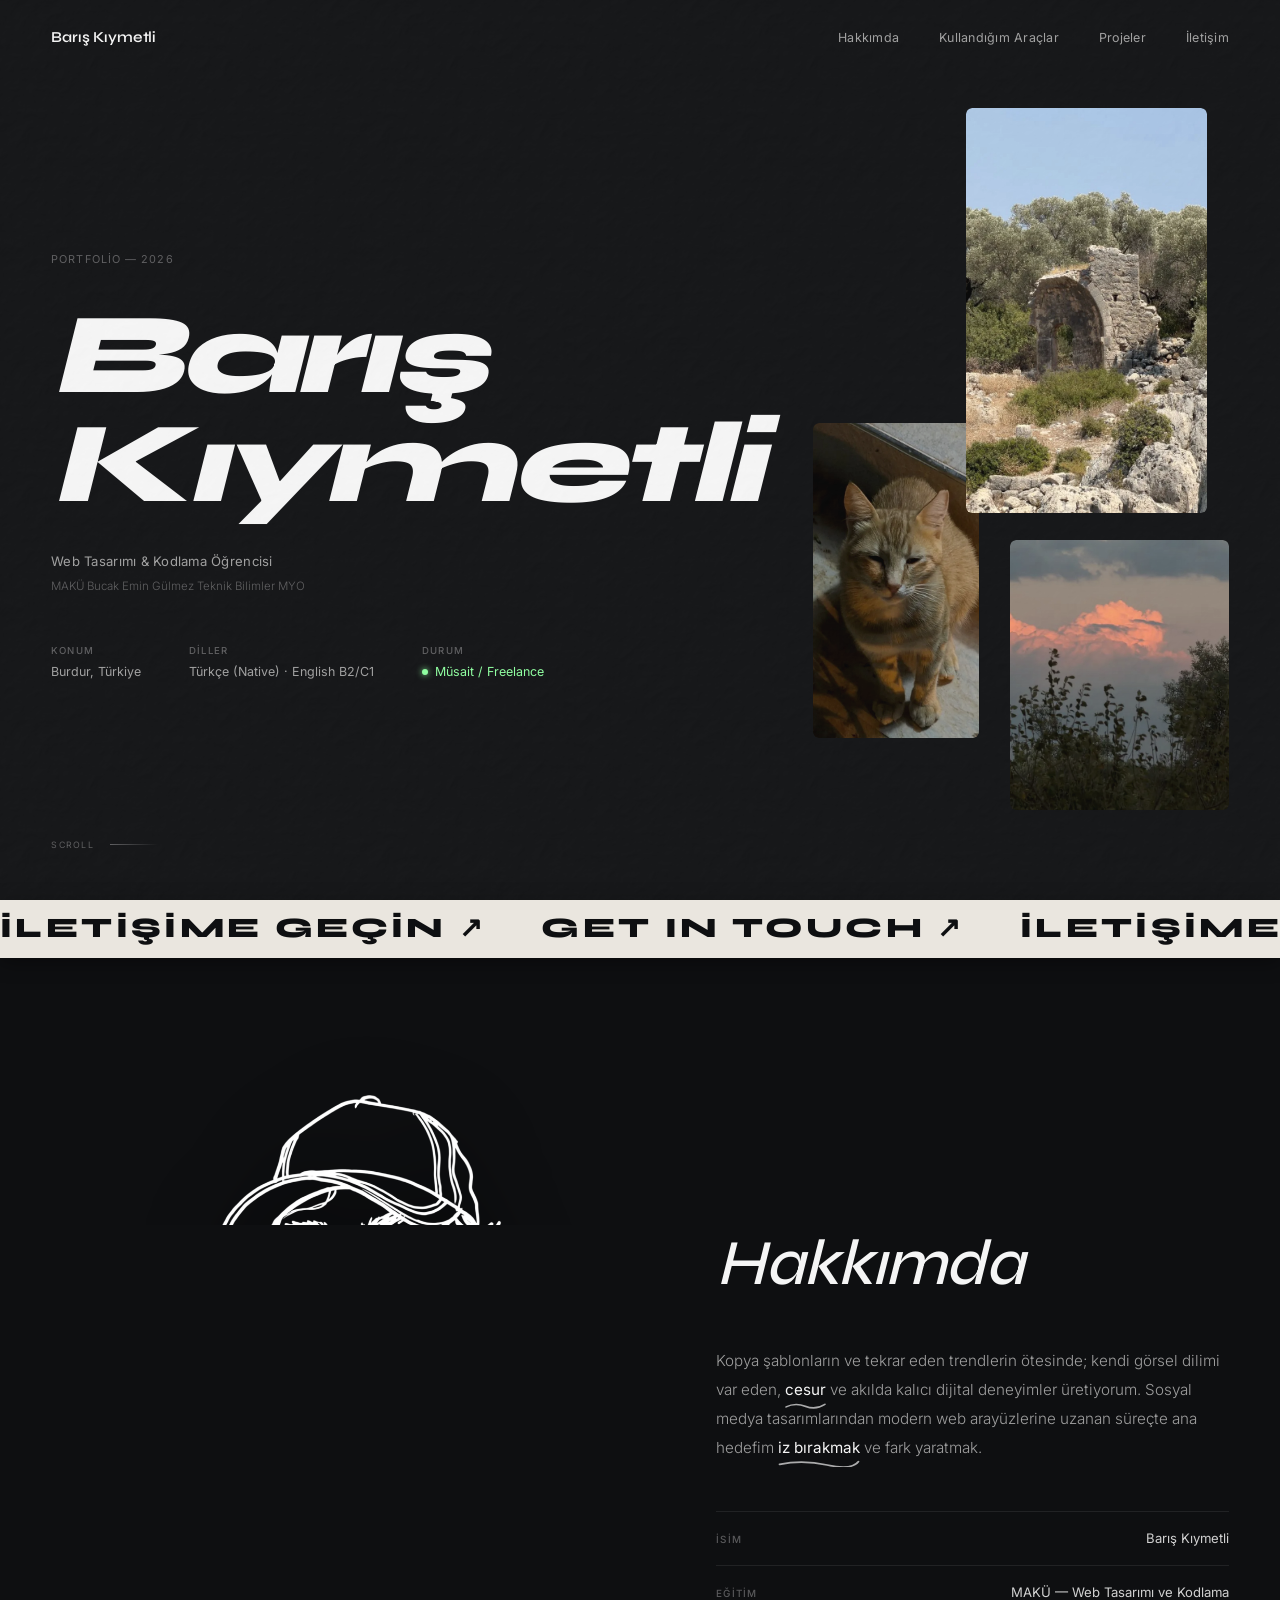
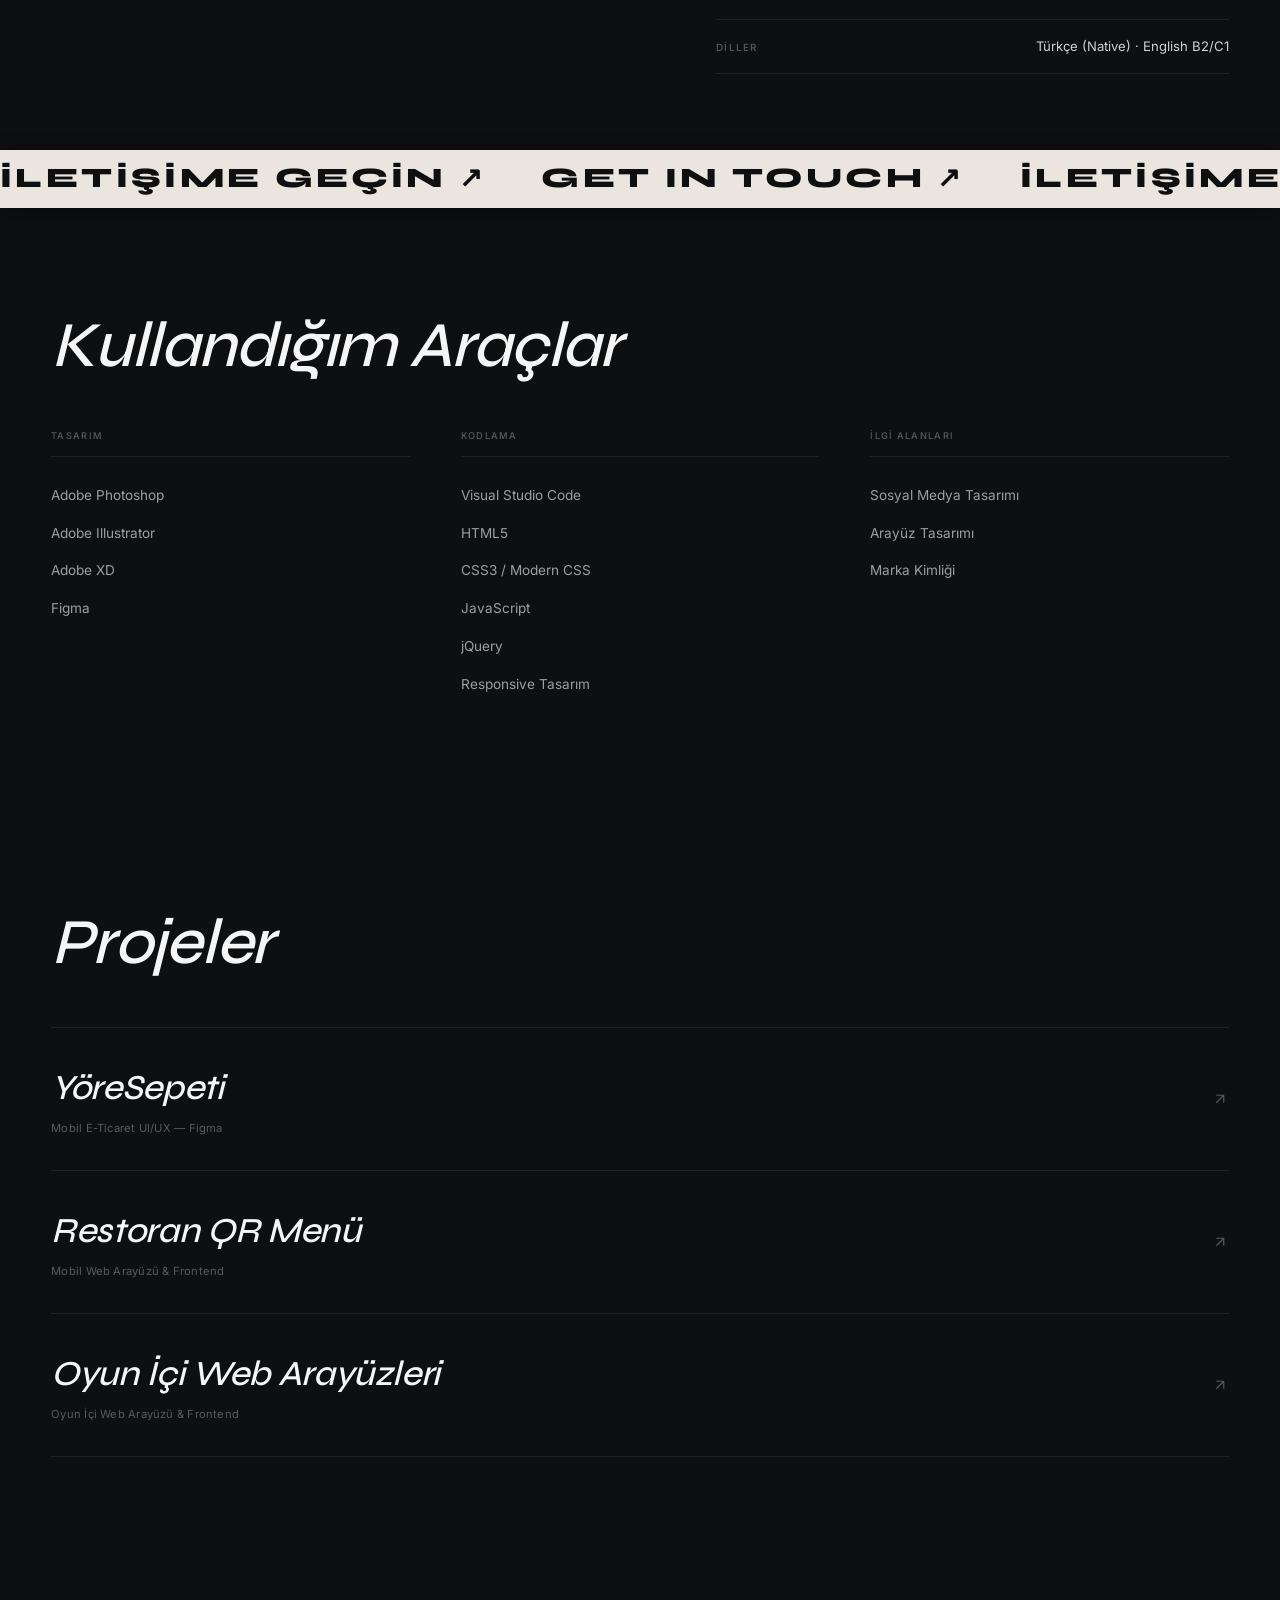
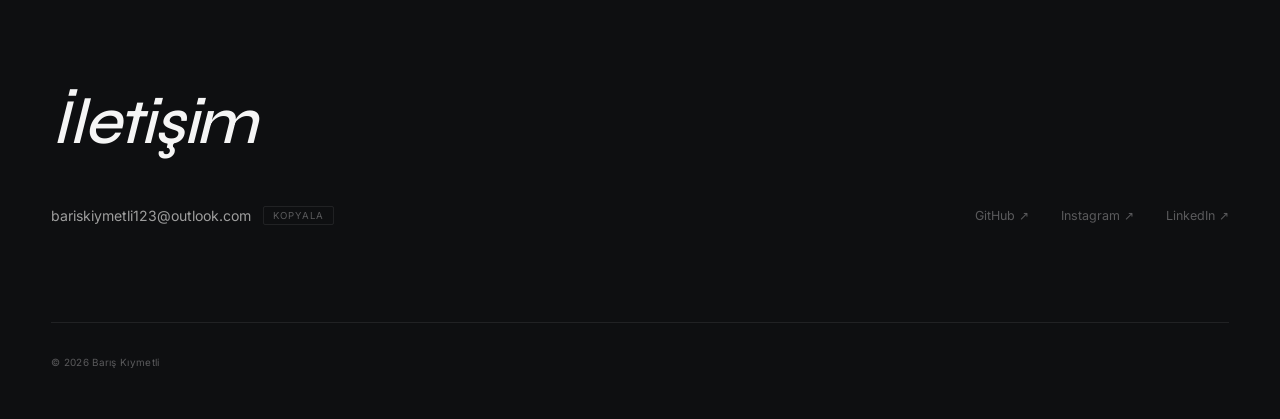
==== commit eb6879b1: "Add files via upload" ====
--- a/index.html
+++ b/index.html
@@ -1,4 +1,4 @@
-<!DOCTYPE html>
+﻿<!DOCTYPE html>
 <html lang="tr">
 <head>
     <meta charset="UTF-8">
@@ -59,7 +59,7 @@
     <link rel="preload" href="fonts/font_1.woff2" as="font" type="font/woff2" crossorigin>
     <link rel="preload" href="fonts/font_9.woff2" as="font" type="font/woff2" crossorigin>
     <link rel="preload" href="images/ruins.webp" as="image" type="image/webp">
-    <link rel="stylesheet" href="css/style.min.css">
+    <style>@font-face{font-family:'Inter';font-style:normal;font-weight:300;font-display:swap;src:url(../fonts/font_0.woff2) format('woff2');unicode-range:U+0100-02BA,U+02BD-02C5,U+02C7-02CC,U+02CE-02D7,U+02DD-02FF,U+0304,U+0308,U+0329,U+1D00-1DBF,U+1E00-1E9F,U+1EF2-1EFF,U+2020,U+20A0-20AB,U+20AD-20C4,U+2113,U+2C60-2C7F,U+A720-A7FF;}@font-face{font-family:'Inter';font-style:normal;font-weight:300;font-display:swap;src:url(../fonts/font_1.woff2) format('woff2');unicode-range:U+0000-00FF,U+0131,U+0152-0153,U+02BB-02BC,U+02C6,U+02DA,U+02DC,U+0304,U+0308,U+0329,U+2000-206F,U+20AC,U+2122,U+2191,U+2193,U+2212,U+2215,U+FEFF,U+FFFD;}@font-face{font-family:'Inter';font-style:normal;font-weight:400;font-display:swap;src:url(../fonts/font_2.woff2) format('woff2');unicode-range:U+0100-02BA,U+02BD-02C5,U+02C7-02CC,U+02CE-02D7,U+02DD-02FF,U+0304,U+0308,U+0329,U+1D00-1DBF,U+1E00-1E9F,U+1EF2-1EFF,U+2020,U+20A0-20AB,U+20AD-20C4,U+2113,U+2C60-2C7F,U+A720-A7FF;}@font-face{font-family:'Inter';font-style:normal;font-weight:400;font-display:swap;src:url(../fonts/font_3.woff2) format('woff2');unicode-range:U+0000-00FF,U+0131,U+0152-0153,U+02BB-02BC,U+02C6,U+02DA,U+02DC,U+0304,U+0308,U+0329,U+2000-206F,U+20AC,U+2122,U+2191,U+2193,U+2212,U+2215,U+FEFF,U+FFFD;}@font-face{font-family:'Inter';font-style:normal;font-weight:500;font-display:swap;src:url(../fonts/font_4.woff2) format('woff2');unicode-range:U+0100-02BA,U+02BD-02C5,U+02C7-02CC,U+02CE-02D7,U+02DD-02FF,U+0304,U+0308,U+0329,U+1D00-1DBF,U+1E00-1E9F,U+1EF2-1EFF,U+2020,U+20A0-20AB,U+20AD-20C4,U+2113,U+2C60-2C7F,U+A720-A7FF;}@font-face{font-family:'Inter';font-style:normal;font-weight:500;font-display:swap;src:url(../fonts/font_5.woff2) format('woff2');unicode-range:U+0000-00FF,U+0131,U+0152-0153,U+02BB-02BC,U+02C6,U+02DA,U+02DC,U+0304,U+0308,U+0329,U+2000-206F,U+20AC,U+2122,U+2191,U+2193,U+2212,U+2215,U+FEFF,U+FFFD;}@font-face{font-family:'Inter';font-style:normal;font-weight:600;font-display:swap;src:url(../fonts/font_6.woff2) format('woff2');unicode-range:U+0100-02BA,U+02BD-02C5,U+02C7-02CC,U+02CE-02D7,U+02DD-02FF,U+0304,U+0308,U+0329,U+1D00-1DBF,U+1E00-1E9F,U+1EF2-1EFF,U+2020,U+20A0-20AB,U+20AD-20C4,U+2113,U+2C60-2C7F,U+A720-A7FF;}@font-face{font-family:'Inter';font-style:normal;font-weight:600;font-display:swap;src:url(../fonts/font_7.woff2) format('woff2');unicode-range:U+0000-00FF,U+0131,U+0152-0153,U+02BB-02BC,U+02C6,U+02DA,U+02DC,U+0304,U+0308,U+0329,U+2000-206F,U+20AC,U+2122,U+2191,U+2193,U+2212,U+2215,U+FEFF,U+FFFD;}@font-face{font-family:'Syne';font-style:normal;font-weight:400;font-display:swap;src:url(../fonts/font_8.woff2) format('woff2');unicode-range:U+0100-02BA,U+02BD-02C5,U+02C7-02CC,U+02CE-02D7,U+02DD-02FF,U+0304,U+0308,U+0329,U+1D00-1DBF,U+1E00-1E9F,U+1EF2-1EFF,U+2020,U+20A0-20AB,U+20AD-20C4,U+2113,U+2C60-2C7F,U+A720-A7FF;}@font-face{font-family:'Syne';font-style:normal;font-weight:400;font-display:swap;src:url(../fonts/font_9.woff2) format('woff2');unicode-range:U+0000-00FF,U+0131,U+0152-0153,U+02BB-02BC,U+02C6,U+02DA,U+02DC,U+0304,U+0308,U+0329,U+2000-206F,U+20AC,U+2122,U+2191,U+2193,U+2212,U+2215,U+FEFF,U+FFFD;}@font-face{font-family:'Syne';font-style:normal;font-weight:500;font-display:swap;src:url(../fonts/font_10.woff2) format('woff2');unicode-range:U+0100-02BA,U+02BD-02C5,U+02C7-02CC,U+02CE-02D7,U+02DD-02FF,U+0304,U+0308,U+0329,U+1D00-1DBF,U+1E00-1E9F,U+1EF2-1EFF,U+2020,U+20A0-20AB,U+20AD-20C4,U+2113,U+2C60-2C7F,U+A720-A7FF;}@font-face{font-family:'Syne';font-style:normal;font-weight:500;font-display:swap;src:url(../fonts/font_11.woff2) format('woff2');unicode-range:U+0000-00FF,U+0131,U+0152-0153,U+02BB-02BC,U+02C6,U+02DA,U+02DC,U+0304,U+0308,U+0329,U+2000-206F,U+20AC,U+2122,U+2191,U+2193,U+2212,U+2215,U+FEFF,U+FFFD;}@font-face{font-family:'Syne';font-style:normal;font-weight:600;font-display:swap;src:url(../fonts/font_12.woff2) format('woff2');unicode-range:U+0100-02BA,U+02BD-02C5,U+02C7-02CC,U+02CE-02D7,U+02DD-02FF,U+0304,U+0308,U+0329,U+1D00-1DBF,U+1E00-1E9F,U+1EF2-1EFF,U+2020,U+20A0-20AB,U+20AD-20C4,U+2113,U+2C60-2C7F,U+A720-A7FF;}@font-face{font-family:'Syne';font-style:normal;font-weight:600;font-display:swap;src:url(../fonts/font_13.woff2) format('woff2');unicode-range:U+0000-00FF,U+0131,U+0152-0153,U+02BB-02BC,U+02C6,U+02DA,U+02DC,U+0304,U+0308,U+0329,U+2000-206F,U+20AC,U+2122,U+2191,U+2193,U+2212,U+2215,U+FEFF,U+FFFD;}@font-face{font-family:'Syne';font-style:normal;font-weight:700;font-display:swap;src:url(../fonts/font_14.woff2) format('woff2');unicode-range:U+0100-02BA,U+02BD-02C5,U+02C7-02CC,U+02CE-02D7,U+02DD-02FF,U+0304,U+0308,U+0329,U+1D00-1DBF,U+1E00-1E9F,U+1EF2-1EFF,U+2020,U+20A0-20AB,U+20AD-20C4,U+2113,U+2C60-2C7F,U+A720-A7FF;}@font-face{font-family:'Syne';font-style:normal;font-weight:700;font-display:swap;src:url(../fonts/font_15.woff2) format('woff2');unicode-range:U+0000-00FF,U+0131,U+0152-0153,U+02BB-02BC,U+02C6,U+02DA,U+02DC,U+0304,U+0308,U+0329,U+2000-206F,U+20AC,U+2122,U+2191,U+2193,U+2212,U+2215,U+FEFF,U+FFFD;}@font-face{font-family:'Syne';font-style:normal;font-weight:800;font-display:swap;src:url(../fonts/font_16.woff2) format('woff2');unicode-range:U+0100-02BA,U+02BD-02C5,U+02C7-02CC,U+02CE-02D7,U+02DD-02FF,U+0304,U+0308,U+0329,U+1D00-1DBF,U+1E00-1E9F,U+1EF2-1EFF,U+2020,U+20A0-20AB,U+20AD-20C4,U+2113,U+2C60-2C7F,U+A720-A7FF;}@font-face{font-family:'Syne';font-style:normal;font-weight:800;font-display:swap;src:url(../fonts/font_17.woff2) format('woff2');unicode-range:U+0000-00FF,U+0131,U+0152-0153,U+02BB-02BC,U+02C6,U+02DA,U+02DC,U+0304,U+0308,U+0329,U+2000-206F,U+20AC,U+2122,U+2191,U+2193,U+2212,U+2215,U+FEFF,U+FFFD;}*,*::before,*::after{margin:0;padding:0;box-sizing:border-box;}@media (pointer:fine){*{cursor:none !important;}}.custom-cursor{position:fixed;top:0;left:0;width:6px;height:6px;background:#FFFFFF;border-radius:50%;pointer-events:none;z-index:10001;transform:translate(-50%,-50%);transition:opacity 0.2s ease,transform 0.1s ease;opacity:0;}.custom-cursor-ring{position:fixed;top:0;left:0;width:32px;height:32px;border:1px solid rgba(255,255,255,0.4);border-radius:50%;pointer-events:none;z-index:10000;transform:translate(-50%,-50%);transition:width 0.25s ease,height 0.25s ease,border-color 0.25s ease,background-color 0.25s ease,opacity 0.2s ease;opacity:0;}.custom-cursor-ring--hover{width:54px;height:54px;border-color:rgba(255,255,255,0.85);background-color:rgba(255,255,255,0.06);}.scroll-progress{position:fixed;top:0;left:0;height:2px;width:0%;background:linear-gradient(90deg,rgba(255,255,255,0.4),#FFFFFF);z-index:10002;pointer-events:none;transition:width 0.08s ease-out;}.rough-accent{position:relative;display:inline-block;color:var(--white);font-weight:400;}.rough-svg{position:absolute;bottom:-4px;left:0;width:100%;height:8px;color:rgba(255,255,255,0.65);pointer-events:none;}:root{--bg:#0E0F11;--bg-lift:#16171A;--white:#F5F5F5;--light:#D1D1D1;--muted:#9E9E9E;--dim:#5A5A5C;--rule:rgba(255,255,255,0.08);--rule-hover:rgba(255,255,255,0.2);--ff-heading:'Syne',sans-serif;--ff-body:'Inter',sans-serif;}html{scroll-behavior:smooth;font-size:16px;scrollbar-width:thin;scrollbar-color:rgba(255,255,255,0.08) var(--bg);}body{font-family:var(--ff-body);background-color:var(--bg);color:var(--light);line-height:1.6;overflow-x:hidden;-webkit-font-smoothing:antialiased;}::-webkit-scrollbar{width:4px;}::-webkit-scrollbar-track{background:var(--bg);}::-webkit-scrollbar-thumb{background:rgba(255,255,255,0.1);}::selection{background:rgba(255,255,255,0.12);color:var(--white);}.stone-texture{position:fixed;top:0;left:0;width:100vw;height:100vh;pointer-events:none;z-index:9999;opacity:0.045;background-image:radial-gradient(circle at 50% 50%,rgba(255,255,255,0.08) 0%,transparent 60%),url("data:image/svg+xml,%3Csvg viewBox='0 0 400 400' xmlns='http://www.w3.org/2000/svg'%3E%3Cfilter id='stoneFilter'%3E%3CfeTurbulence type='turbulence' baseFrequency='0.04' numOctaves='5' result='turb'/%3E%3CfeDiffuseLighting in='turb' lighting-color='%23fff' surfaceScale='1.5' result='light'%3E%3CfeDistantLight azimuth='60' elevation='50'/%3E%3C/feDiffuseLighting%3E%3C/filter%3E%3Crect width='100%25' height='100%25' filter='url(%23stoneFilter)'/%3E%3C/svg%3E");background-repeat:repeat;background-size:360px 360px;}a{color:inherit;text-decoration:none;}ul{list-style:none;}.section-title{font-family:var(--ff-heading);font-style:italic;font-weight:500;font-size:clamp(2.4rem,5vw,4rem);color:var(--white);letter-spacing:-0.02em;line-height:1.1;margin-bottom:3rem;}.topbar{position:fixed;top:0;left:0;width:100%;z-index:100;padding:1.5rem 0;transition:all 0.4s ease;}.topbar--scrolled{background:rgba(14,15,17,0.94);backdrop-filter:blur(12px);-webkit-backdrop-filter:blur(12px);padding:1rem 0;border-bottom:1px solid var(--rule);}.topbar__inner{max-width:1400px;margin:0 auto;padding:0 clamp(1.5rem,4vw,4rem);display:flex;align-items:center;justify-content:space-between;}.topbar__name{font-family:var(--ff-heading);font-weight:600;font-size:0.95rem;color:var(--white);letter-spacing:-0.01em;transition:opacity 0.3s ease;}.topbar__name:hover{opacity:0.6;}.hero__meta-val--live{display:inline-flex;align-items:center;gap:0.45rem;color:#8CFF9E !important;}.status-pulse{width:6px;height:6px;background:#8CFF9E;border-radius:50%;box-shadow:0 0 6px #8CFF9E;display:inline-block;}.topbar__burger{display:none;flex-direction:column;gap:6px;background:none;border:none;cursor:pointer;padding:4px;z-index:101;}.topbar__burger span{display:block;width:20px;height:1px;background:var(--white);transition:all 0.3s ease;transform-origin:center;}.topbar__burger--open span:first-child{transform:translateY(3.5px) rotate(45deg);}.topbar__burger--open span:last-child{transform:translateY(-3.5px) rotate(-45deg);}.topbar__links{display:flex;gap:2.5rem;}.topbar__links a{font-family:var(--ff-body);font-size:0.78rem;font-weight:400;color:var(--muted);letter-spacing:0.02em;transition:color 0.3s ease;}.topbar__links a:hover{color:var(--white);}.hero{min-height:100vh;display:grid;grid-template-columns:1fr 1fr;align-items:center;max-width:1400px;margin:0 auto;padding:0 clamp(1.5rem,4vw,4rem);position:relative;gap:2rem;}.hero__left{padding:8rem 0 6rem;position:relative;z-index:2;}.hero__label{font-family:var(--ff-body);font-size:0.68rem;font-weight:400;color:var(--dim);letter-spacing:0.1em;text-transform:uppercase;margin-bottom:2rem;}.hero__heading{font-family:var(--ff-heading);font-style:italic;font-weight:800;font-size:clamp(4rem,9vw,7.5rem);color:var(--white);line-height:0.95;letter-spacing:-0.04em;margin-bottom:2rem;}.hero__sub{font-family:var(--ff-body);font-size:0.82rem;font-weight:400;color:var(--muted);letter-spacing:0.02em;margin-bottom:0.3rem;}.hero__school{font-family:var(--ff-body);font-size:0.72rem;font-weight:300;color:var(--dim);margin-bottom:3rem;}.hero__meta{display:flex;gap:3rem;}.hero__meta-item{display:flex;flex-direction:column;gap:0.2rem;}.hero__meta-key{font-size:0.6rem;font-weight:500;color:var(--dim);letter-spacing:0.12em;text-transform:uppercase;}.hero__meta-val{font-size:0.78rem;color:var(--muted);font-weight:400;}.hero__photos{position:relative;height:100vh;min-height:600px;}.hero__photo{position:absolute;overflow:hidden;border-radius:6px;filter:grayscale(0.2) contrast(1.05);transition:filter 0.5s ease,transform 0.5s ease;}.hero__photo:hover{filter:grayscale(0) contrast(1.1);transform:scale(1.02);z-index:5;}.hero__photo img{width:100%;height:100%;border-radius:6px;object-fit:cover;display:block;}.hero__photo--1{width:55%;height:45%;top:12%;right:5%;z-index:3;}.hero__photo--2{width:38%;height:35%;bottom:18%;left:5%;z-index:2;}.hero__photo--3{width:50%;height:30%;bottom:10%;right:0;z-index:1;}.hero__scroll-cue{position:absolute;bottom:3rem;left:clamp(1.5rem,4vw,4rem);display:flex;align-items:center;gap:1rem;z-index:10;}.hero__scroll-cue span{font-size:0.55rem;letter-spacing:0.15em;text-transform:uppercase;color:var(--dim);}.hero__scroll-line{width:48px;height:1px;background:linear-gradient(90deg,var(--dim),transparent);animation:scrollPulse 2s ease-in-out infinite;}@keyframes scrollPulse{0%,100%{opacity:0.3;transform:scaleX(0.7);transform-origin:left;}50%{opacity:0.8;transform:scaleX(1);transform-origin:left;}}.ticker{display:block;width:100%;overflow:hidden;white-space:nowrap;background:#EAE6DF;color:#0E0F11;padding:0.85rem 0;user-select:none;cursor:pointer;text-decoration:none;box-shadow:0 4px 20px rgba(0,0,0,0.4);transition:background-color 0.35s ease,color 0.35s ease;}.ticker:hover{background:#0E0F11;color:#EAE6DF;}.ticker:hover .ticker__track{animation-play-state:paused;}.ticker__track{display:inline-flex;gap:3.5rem;animation:tickerScroll 20s linear infinite;will-change:transform;}.ticker__track span{font-family:var(--ff-heading);font-weight:800;font-size:clamp(1.3rem,2.2vw,2rem);letter-spacing:0.12em;display:inline-block;line-height:1;}@keyframes tickerScroll{0%{transform:translateX(0);}100%{transform:translateX(-50%);}}.split{max-width:1400px;margin:0 auto;padding:clamp(4rem,8vw,7rem) clamp(1.5rem,4vw,4rem) 0;display:grid;grid-template-columns:1.1fr 0.9fr;gap:clamp(1rem,3vw,3rem);align-items:end;}.split__media{position:relative;width:100%;display:flex;justify-content:center;align-items:flex-end;}.floating-icons-canvas{position:absolute;inset:-30px;width:calc(100% + 60px);height:calc(100% + 60px);pointer-events:none;z-index:1;}.split__portrait{width:100%;max-width:520px;background:transparent;display:flex;align-items:flex-end;justify-content:center;position:relative;z-index:2;}.split__portrait picture{display:contents;}.split__portrait img{width:100%;height:auto;max-height:750px;object-fit:contain;display:block;background:transparent;filter:invert(1) brightness(1.1) drop-shadow(0 15px 35px rgba(0,0,0,0.8));transition:transform 0.5s ease;margin-bottom:-6px;}.split__portrait:hover img{transform:scale(1.02);}.split__text{max-width:580px;justify-self:end;width:100%;padding-bottom:clamp(3rem,6vw,6rem);}.manifesto{font-family:var(--ff-body);font-size:0.95rem;line-height:1.9;color:var(--muted);font-weight:300;margin-bottom:3rem;max-width:540px;}.detail-rows{display:flex;flex-direction:column;}.detail-row{display:flex;justify-content:space-between;align-items:baseline;padding:1rem 0;border-top:1px solid var(--rule);}.detail-row:last-child{border-bottom:1px solid var(--rule);}.detail-row__label{font-size:0.62rem;font-weight:500;letter-spacing:0.12em;text-transform:uppercase;color:var(--dim);flex-shrink:0;}.detail-row__value{font-size:0.82rem;color:var(--light);font-weight:400;text-align:right;}.editorial{padding:clamp(5rem,8vw,8rem) 0;max-width:1400px;margin:0 auto;}.editorial__inner{padding:0 clamp(1.5rem,4vw,4rem);}.tools-grid{display:grid;grid-template-columns:repeat(3,1fr);gap:clamp(2rem,4vw,4rem);}.tools-group__label{display:block;font-size:0.58rem;font-weight:500;letter-spacing:0.14em;text-transform:uppercase;color:var(--dim);margin-bottom:1.25rem;padding-bottom:0.75rem;border-bottom:1px solid var(--rule);}.tools-group__list{display:flex;flex-direction:column;}.tools-group__list li{font-size:0.85rem;color:var(--muted);font-weight:400;padding:0.5rem 0;transition:color 0.25s ease,opacity 0.25s ease,transform 0.25s ease;cursor:default;}.tools-group__list:hover li{opacity:0.35;}.tools-group__list li:hover{color:var(--white);opacity:1;transform:translateX(4px);}.project-list{display:flex;flex-direction:column;}.project-row{display:flex;align-items:center;justify-content:space-between;padding:clamp(1.5rem,2.5vw,2.5rem) 0;border-top:1px solid var(--rule);transition:all 0.35s ease;}.project-row:last-child{border-bottom:1px solid var(--rule);}.project-row:hover{padding-left:1rem;border-color:var(--rule-hover);}.project-row__left{display:flex;flex-direction:column;gap:0.25rem;}.project-row__name{font-family:var(--ff-heading);font-style:italic;font-weight:500;font-size:clamp(1.4rem,3vw,2.2rem);color:var(--white);letter-spacing:-0.01em;transition:opacity 0.3s ease;}.project-row:hover .project-row__name{opacity:0.7;}.project-row__type{font-size:0.7rem;color:var(--dim);font-weight:400;letter-spacing:0.02em;}.project-row__right{display:flex;align-items:center;gap:2rem;}.project-row__qr{width:60px;height:60px;background:#FFFFFF;padding:3px;display:flex;align-items:center;justify-content:center;opacity:0;transform:scale(0.85);transition:all 0.35s ease;box-shadow:0 4px 14px rgba(0,0,0,0.4);}.project-row__qr img{width:100%;height:100%;object-fit:contain;display:block;}.project-row:hover .project-row__qr{opacity:1;transform:scale(1);}.project-row__qr span{font-size:0.5rem;letter-spacing:0.15em;text-transform:uppercase;color:var(--dim);}.project-row__links-col{display:flex;flex-direction:column;align-items:flex-end;gap:0.25rem;opacity:0;transform:translateX(-6px);transition:all 0.35s ease;}.project-row:hover .project-row__links-col{opacity:1;transform:translateX(0);}.project-row__link-item{font-size:0.65rem;color:var(--muted);letter-spacing:0.03em;white-space:nowrap;transition:color 0.2s ease;}.project-row__link-item:hover{color:var(--white);}.project-row__arrow-wrap{display:flex;align-items:center;justify-content:center;}.project-row__arrow{width:18px;height:18px;color:var(--dim);transition:all 0.35s ease;flex-shrink:0;}.project-row:hover .project-row__arrow{color:var(--white);transform:translate(2px,-2px);}.footer{padding:clamp(6rem,10vw,10rem) 0 3rem;max-width:1400px;margin:0 auto;}.footer__inner{padding:0 clamp(1.5rem,4vw,4rem);}.footer__grid{display:flex;justify-content:space-between;align-items:flex-start;flex-wrap:wrap;gap:2rem;margin-bottom:6rem;}.project-preview-follow{position:fixed;top:0;left:0;pointer-events:none;z-index:9998;background:rgba(14,15,17,0.95);border:1px solid rgba(255,255,255,0.2);padding:0.75rem 1.25rem;display:flex;flex-direction:column;gap:0.25rem;backdrop-filter:blur(12px);-webkit-backdrop-filter:blur(12px);opacity:0;transform:translate(-50%,-130%) scale(0.92);transition:opacity 0.25s ease,transform 0.25s ease;box-shadow:0 10px 30px rgba(0,0,0,0.6);}.project-preview-follow--visible{opacity:1;transform:translate(-50%,-130%) scale(1);}.project-preview-title{font-family:var(--ff-heading);font-size:0.82rem;font-weight:700;letter-spacing:0.08em;color:var(--white);text-transform:uppercase;}.project-preview-sub{font-family:var(--ff-body);font-size:0.65rem;color:var(--muted);}.footer__email-wrapper{display:flex;align-items:center;}.footer__contact-link{background:none;border:none;padding:0;display:inline-flex;align-items:center;gap:0.75rem;font-family:var(--ff-body);font-size:0.88rem;color:var(--muted);transition:color 0.3s ease;text-align:left;}.footer__contact-link:hover{color:var(--white);}.copy-badge{font-size:0.6rem;font-family:var(--ff-body);letter-spacing:0.1em;text-transform:uppercase;color:var(--dim);padding:0.2rem 0.55rem;border:1px solid var(--rule);border-radius:2px;transition:all 0.25s ease;}.footer__contact-link:hover .copy-badge{color:var(--white);border-color:rgba(255,255,255,0.3);}.copy-badge--copied{color:#8CFF9E !important;border-color:#8CFF9E !important;background:rgba(140,255,158,0.1);}.footer__socials{display:flex;gap:2rem;}.footer__socials a{font-size:0.78rem;color:var(--dim);transition:color 0.3s ease;}.footer__socials a:hover{color:var(--white);}.footer__bottom{display:flex;justify-content:space-between;align-items:center;padding-top:2rem;border-top:1px solid var(--rule);flex-wrap:wrap;gap:1rem;}.footer__bottom span{font-size:0.62rem;color:var(--dim);letter-spacing:0.03em;}.reveal{opacity:0;transform:translateY(20px);transition:opacity 0.7s ease,transform 0.7s ease;}.reveal--visible{opacity:1;transform:translateY(0);}.reveal--d1{transition-delay:0.1s;}.reveal--d2{transition-delay:0.2s;}.reveal--d3{transition-delay:0.3s;}@media (max-width:900px){.topbar__burger{display:flex;}.topbar__links{position:fixed;inset:0;flex-direction:column;justify-content:center;align-items:center;gap:2rem;background:rgba(14,15,17,0.98);backdrop-filter:blur(16px);-webkit-backdrop-filter:blur(16px);opacity:0;pointer-events:none;transition:opacity 0.4s ease;z-index:100;}.topbar__links--open{opacity:1;pointer-events:all;}.topbar__links a{font-size:1.2rem;color:var(--light);}.hero{grid-template-columns:1fr;min-height:auto;}.hero__left{padding:8rem 0 3rem;}.hero__photos{position:relative;height:60vw;min-height:350px;margin-bottom:4rem;}.hero__photo--1{width:55%;height:50%;top:0;right:0;}.hero__photo--2{width:40%;height:40%;bottom:5%;left:0;}.hero__photo--3{width:48%;height:32%;bottom:0;right:5%;}.hero__scroll-cue{display:none;}.split{grid-template-columns:1fr;gap:3rem;}.split__text{justify-self:start;}.tools-grid{grid-template-columns:1fr;gap:2.5rem;}.project-row__qr{display:none;}.project-row__links-col{opacity:1;transform:translateX(0);}.footer__grid{flex-direction:column;}.footer__bottom{flex-direction:column;align-items:flex-start;}.custom-cursor,.custom-cursor-ring,.project-preview-follow{display:none !important;}.stone-texture{display:none !important;}.hero__meta{flex-direction:column;gap:1.5rem;}}@media (max-width:480px){html{font-size:14px;}.hero__heading{font-size:3.2rem;}.section-title{font-size:2rem;}.project-row__name{font-size:1.15rem;}.hero__photos{height:55vw;min-height:280px;}.hero__photo--1{width:58%;height:55%;}.hero__photo--2{width:42%;height:38%;}.hero__photo--3{width:50%;height:30%;}.footer__socials{flex-direction:column;gap:1rem;}}</style>
 </head>
 <body>
 
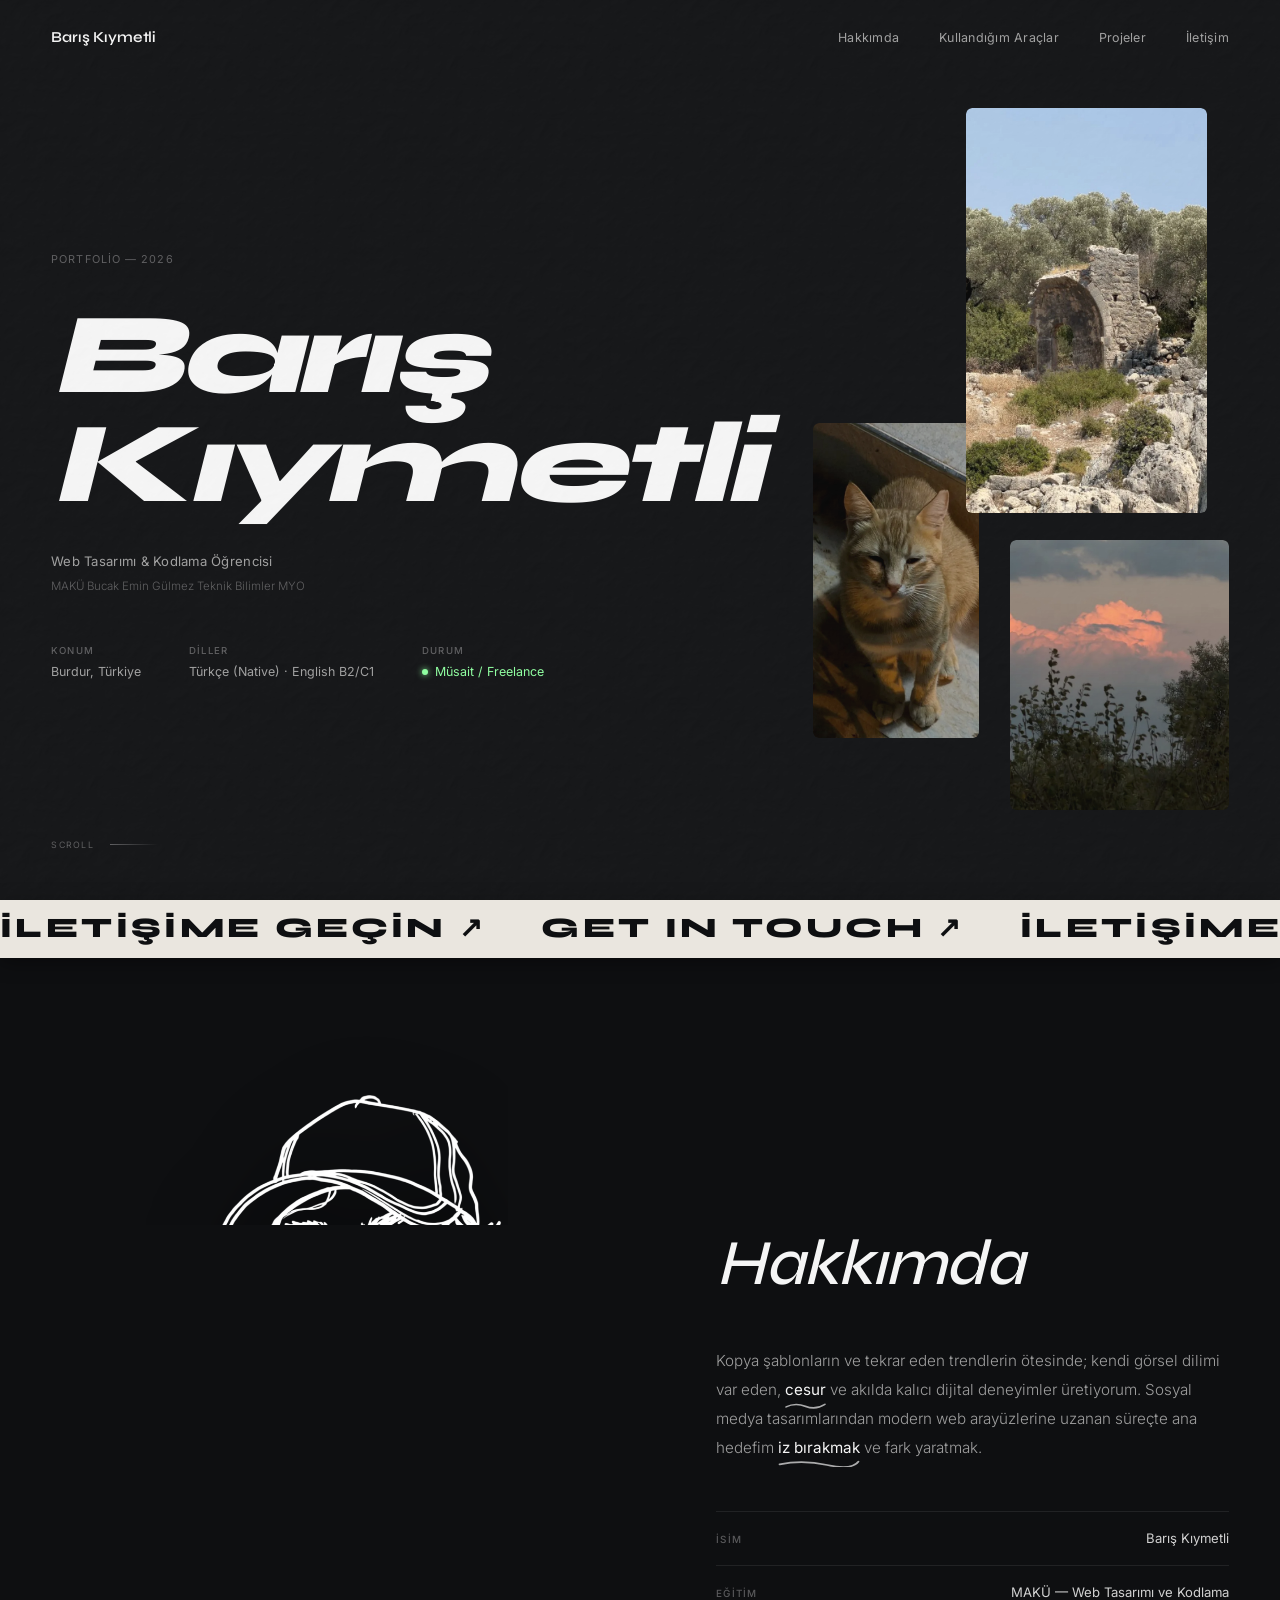
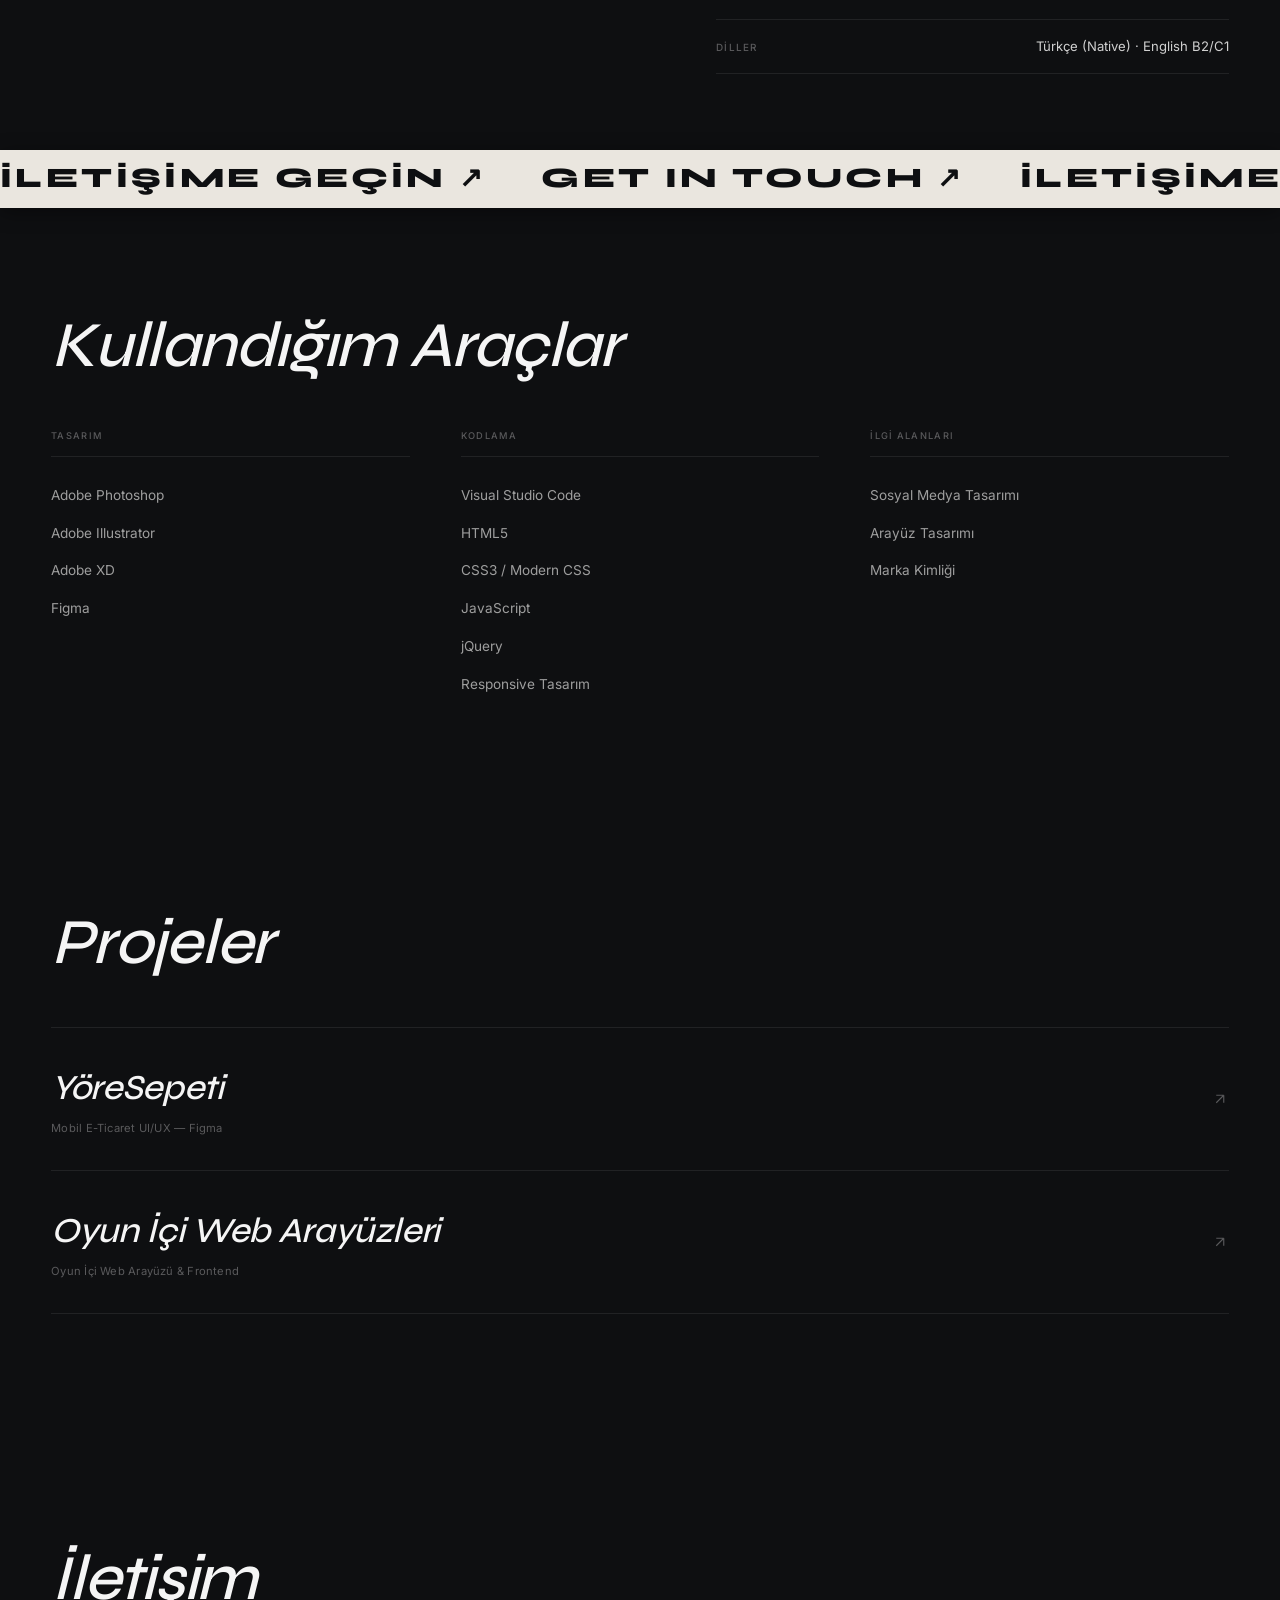
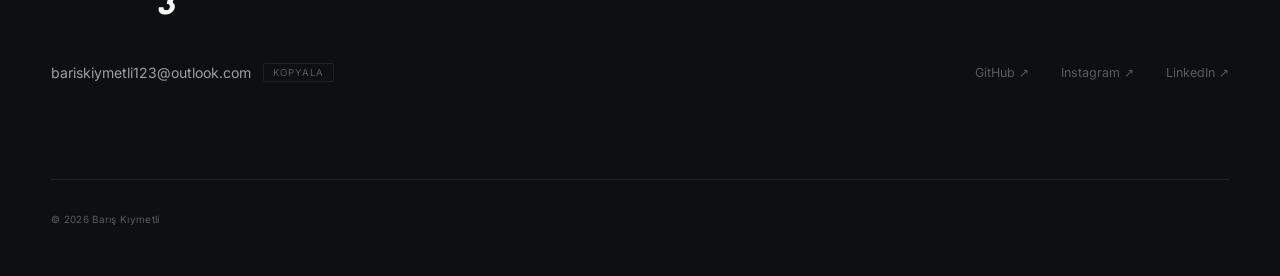
==== commit a7c1f971: "Add files via upload" ====
--- a/index.html
+++ b/index.html
@@ -1,4 +1,4 @@
-﻿<!DOCTYPE html>
+<!DOCTYPE html>
 <html lang="tr">
 <head>
     <meta charset="UTF-8">
@@ -258,24 +258,6 @@
                     </div>
                 </div>
 
-                <div class="project-row" data-preview="RESTORAN QR MENÜ" data-preview-sub="Responsive Mobil Web Frontend">
-                    <div class="project-row__left">
-                        <span class="project-row__name">Restoran QR Menü</span>
-                        <span class="project-row__type">Mobil Web Arayüzü & Frontend</span>
-                    </div>
-                    <div class="project-row__right">
-                        <div class="project-row__qr" title="QR Kodu Tara">
-                            <img src="https://api.qrserver.com/v1/create-qr-code/?size=150x150&data=https%3A%2F%2Fround-hall-0a0b.bariskiymetli123.workers.dev%2F%23top" alt="Restoran QR Menü Kod">
-                        </div>
-                        <div class="project-row__links-col">
-                            <a href="https://round-hall-0a0b.bariskiymetli123.workers.dev/#top" class="project-row__link-item" target="_blank" rel="noopener">Canlı Demo ↗</a>
-                        </div>
-                        <a href="https://round-hall-0a0b.bariskiymetli123.workers.dev/#top" class="project-row__arrow-wrap" target="_blank" rel="noopener" aria-label="Canlı Demo">
-                            <svg class="project-row__arrow" viewBox="0 0 24 24" fill="none" stroke="currentColor" stroke-width="1.5"><path d="M7 17L17 7M17 7H7M17 7v10"/></svg>
-                        </a>
-                    </div>
-                </div>
-
                 <div class="project-row" data-preview="OYUN İÇİ WEB ARAYÜZLERİ" data-preview-sub="Terminal Valor UI Geliştirme">
                     <div class="project-row__left">
                         <span class="project-row__name">Oyun İçi Web Arayüzleri</span>
